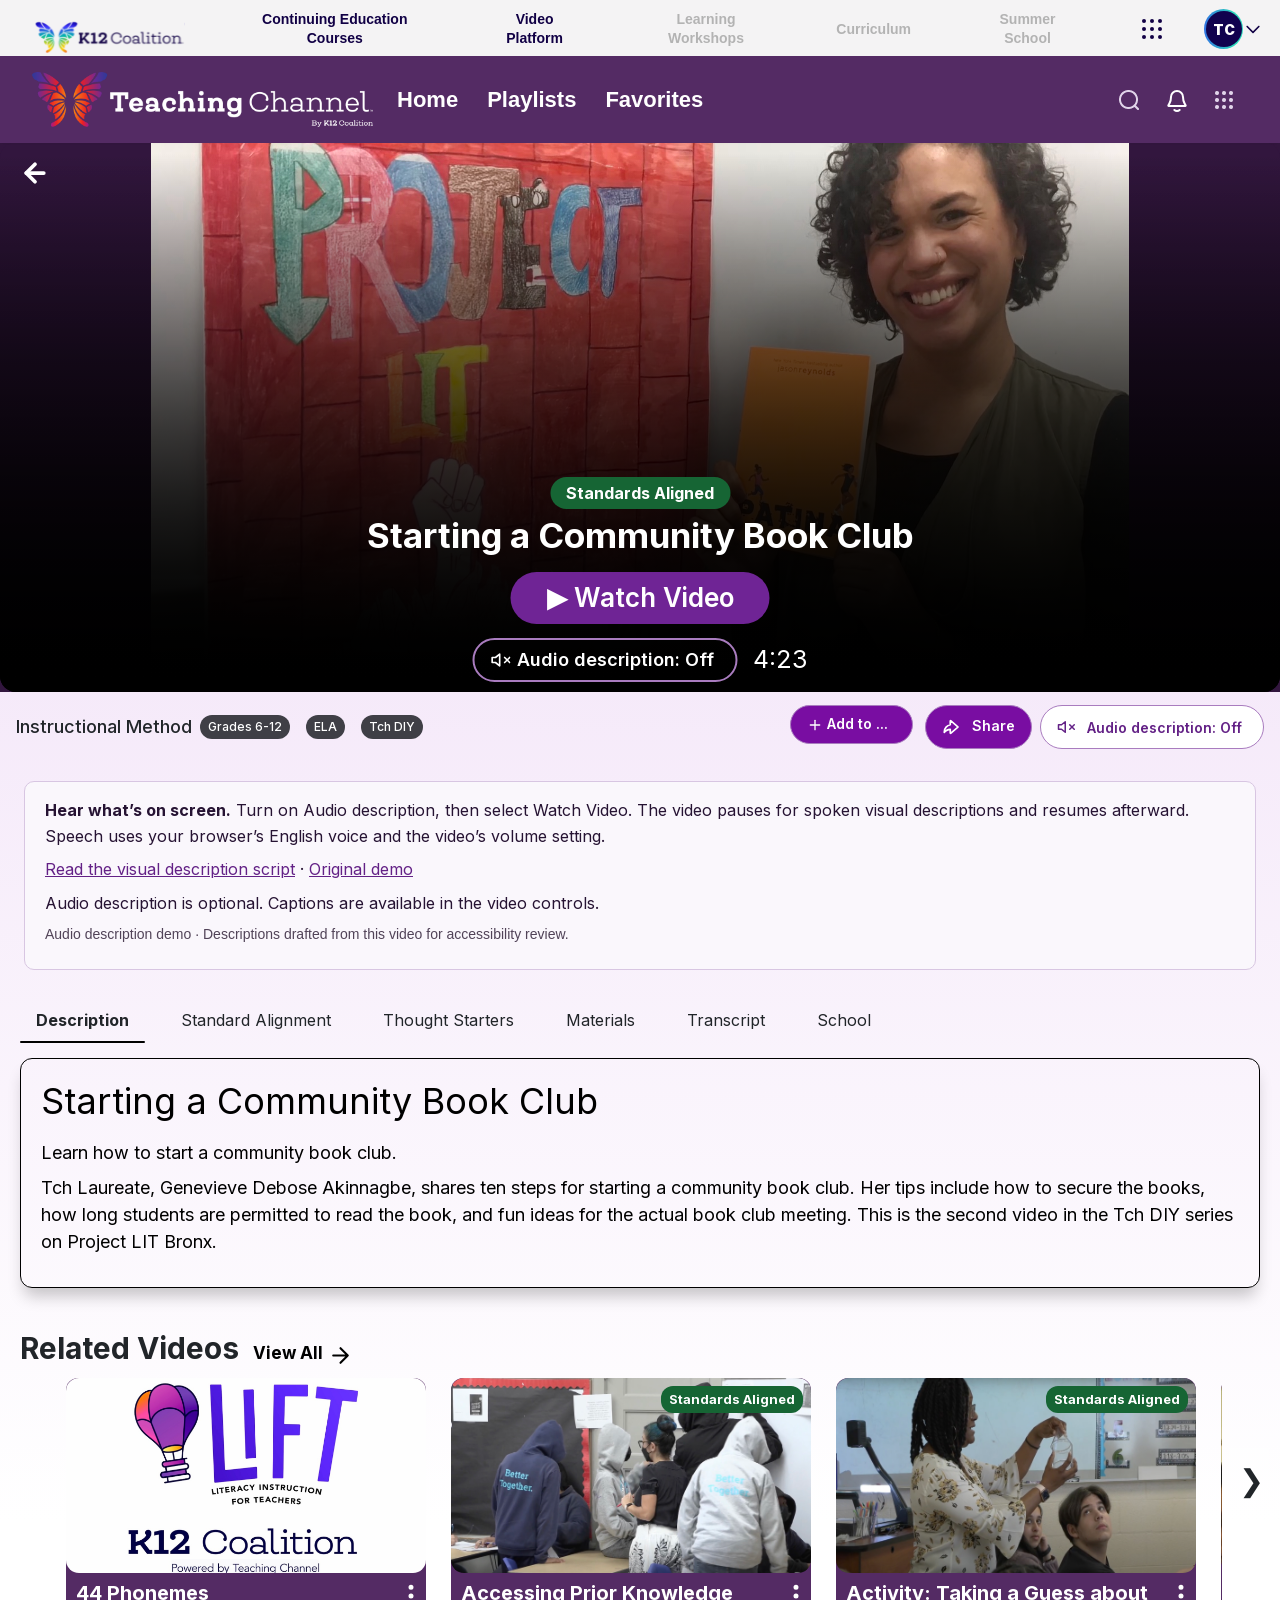
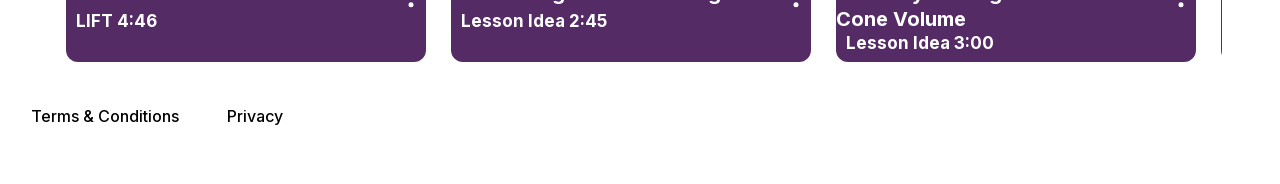
==== described/index.html @ 3295f37c "Add separate book club demo with authored extended audio descriptions" ====
<!DOCTYPE html>
<html class="js" lang="en" style="--navbar-height-with-marquee:59px"><!--
 Page saved with SingleFile
 url: https://platform.teachingchannel.com/TeachingChannel/Detail/164401?videoLengthIds=%5B%225%22%5D
 saved date: Tue Aug 11 2026 16:29:44 GMT-0500 (Central Daylight Time)
--><head><meta charset="utf-8"/>
<meta content="width=device-width, initial-scale=1.0" name="viewport"/>
<!--[if IE]><meta http-equiv="cleartype" content="on" /><![endif]-->
<title>Starting a Community Book Club — Audio description demo</title>
<style>/*!
 * Bootstrap v4.6.2 (https://getbootstrap.com/)
 * Copyright 2011-2022 The Bootstrap Authors
 * Copyright 2011-2022 Twitter, Inc.
 * Licensed under MIT (https://github.com/twbs/bootstrap/blob/main/LICENSE)
 */:root{--blue:#007bff;--indigo:#6610f2;--purple:#6f42c1;--pink:#e83e8c;--red:#dc3545;--orange:#fd7e14;--yellow:#ffc107;--green:#28a745;--teal:#20c997;--cyan:#17a2b8;--white:#fff;--gray:#6c757d;--gray-dark:#343a40;--primary:#007bff;--secondary:#6c757d;--success:#28a745;--info:#17a2b8;--warning:#ffc107;--danger:#dc3545;--light:#f8f9fa;--dark:#343a40;--breakpoint-xs:0;--breakpoint-sm:576px;--breakpoint-md:768px;--breakpoint-lg:992px;--breakpoint-xl:1200px;--font-family-sans-serif:-apple-system,BlinkMacSystemFont,"Segoe UI",Roboto,"Helvetica Neue",Arial,"Noto Sans","Liberation Sans",sans-serif,"Apple Color Emoji","Segoe UI Emoji","Segoe UI Symbol","Noto Color Emoji";--font-family-monospace:SFMono-Regular,Menlo,Monaco,Consolas,"Liberation Mono","Courier New",monospace}*,::after,::before{box-sizing:border-box}html{font-family:sans-serif;line-height:1.15;-webkit-text-size-adjust:100%;-webkit-tap-highlight-color:transparent}header,nav{display:block}body{margin:0;font-family:-apple-system,BlinkMacSystemFont,"Segoe UI",Roboto,"Helvetica Neue",Arial,"Noto Sans","Liberation Sans",sans-serif,"Apple Color Emoji","Segoe UI Emoji","Segoe UI Symbol","Noto Color Emoji";font-size:1rem;font-weight:400;line-height:1.5;color:#212529;text-align:left;background-color:#fff}[tabindex="-1"]:focus:not(:focus-visible){outline:0!important}h1,h2{margin-top:0}p{margin-top:0;margin-bottom:1rem}ul{margin-top:0}ul ul{margin-bottom:0}a{color:#007bff;text-decoration:none;background-color:transparent}a:hover{color:#0056b3;text-decoration:underline}a:not([href]):not([class]):hover{color:inherit;text-decoration:none}img{vertical-align:middle;border-style:none}svg{overflow:hidden;vertical-align:middle}button{border-radius:0}button:focus:not(:focus-visible){outline:0}button,input{margin:0;font-family:inherit;font-size:inherit;line-height:inherit}button,input{overflow:visible}[type=button],button{-webkit-appearance:button}[type=button]:not(:disabled),[type=reset]:not(:disabled),[type=submit]:not(:disabled),button:not(:disabled){cursor:pointer}[type=button]::-moz-focus-inner,[type=reset]::-moz-focus-inner,[type=submit]::-moz-focus-inner,button::-moz-focus-inner{padding:0;border-style:none}[type=number]::-webkit-inner-spin-button,[type=number]::-webkit-outer-spin-button{height:auto}[type=search]::-webkit-search-decoration{-webkit-appearance:none}::-webkit-file-upload-button{font:inherit;-webkit-appearance:button}h1,h2{margin-bottom:.5rem;font-weight:500;line-height:1.2}h1{font-size:2.5rem}.list-unstyled{padding-left:0;list-style:none}.blockquote-footer::before{content:"— "}.container-fluid{width:100%;padding-right:15px;padding-left:15px;margin-right:auto;margin-left:auto}.row{display:flex;-ms-flex-wrap:wrap;flex-wrap:wrap;margin-right:-15px;margin-left:-15px}.col-12,.col-lg-12,.col-md-12,.col-xl-12{position:relative;width:100%;padding-right:15px;padding-left:15px}.col-12{-ms-flex:0 0 100%;flex:0 0 100%;max-width:100%}@media (min-width:768px){.col-md-12{-ms-flex:0 0 100%;flex:0 0 100%;max-width:100%}}@media (min-width:992px){.col-lg-12{-ms-flex:0 0 100%;flex:0 0 100%;max-width:100%}}@media (min-width:1200px){.col-xl-12{-ms-flex:0 0 100%;flex:0 0 100%;max-width:100%}}.table-hover tbody tr:hover{color:#212529;background-color:rgba(0,0,0,.075)}.table-hover .table-primary:hover{background-color:#9fcdff}.table-hover .table-primary:hover>td,.table-hover .table-primary:hover>th{background-color:#9fcdff}.table-hover .table-secondary:hover{background-color:#c8cbcf}.table-hover .table-secondary:hover>td,.table-hover .table-secondary:hover>th{background-color:#c8cbcf}.table-hover .table-success:hover{background-color:#b1dfbb}.table-hover .table-success:hover>td,.table-hover .table-success:hover>th{background-color:#b1dfbb}.table-hover .table-info:hover{background-color:#abdde5}.table-hover .table-info:hover>td,.table-hover .table-info:hover>th{background-color:#abdde5}.table-hover .table-warning:hover{background-color:#ffe8a1}.table-hover .table-warning:hover>td,.table-hover .table-warning:hover>th{background-color:#ffe8a1}.table-hover .table-danger:hover{background-color:#f1b0b7}.table-hover .table-danger:hover>td,.table-hover .table-danger:hover>th{background-color:#f1b0b7}.table-hover .table-light:hover{background-color:#ececf6}.table-hover .table-light:hover>td,.table-hover .table-light:hover>th{background-color:#ececf6}.table-hover .table-dark:hover{background-color:#b9bbbe}.table-hover .table-dark:hover>td,.table-hover .table-dark:hover>th{background-color:#b9bbbe}.table-hover .table-active:hover{background-color:rgba(0,0,0,.075)}.table-hover .table-active:hover>td,.table-hover .table-active:hover>th{background-color:rgba(0,0,0,.075)}.table-dark.table-hover tbody tr:hover{color:#fff;background-color:rgba(255,255,255,.075)}.form-control::-ms-expand{background-color:transparent;border:0}.form-control:focus{color:#495057;background-color:#fff;border-color:#80bdff;outline:0;box-shadow:0 0 0 .2rem rgba(0,123,255,.25)}.form-control::-webkit-input-placeholder{color:#6c757d;opacity:1}.form-control::-moz-placeholder{color:#6c757d;opacity:1}.form-control:-ms-input-placeholder{color:#6c757d;opacity:1}.form-control::-ms-input-placeholder{color:#6c757d;opacity:1}.form-control::placeholder{color:#6c757d;opacity:1}.form-control:disabled{background-color:#e9ecef;opacity:1}select.form-control:-moz-focusring{color:transparent;text-shadow:0 0 0#495057}select.form-control:focus::-ms-value{color:#495057;background-color:#fff}.form-check-input:disabled~.form-check-label{color:#6c757d}.was-validated :valid~.valid-feedback,.was-validated :valid~.valid-tooltip{display:block}.was-validated .form-control:valid{border-color:#28a745;padding-right:calc(1.5em + .75rem)!important;background-image:url(data:image/svg+xml,%3csvg\ xmlns=\'http://www.w3.org/2000/svg\'\ width=\'8\'\ height=\'8\'\ viewBox=\'0\ 0\ 8\ 8\'%3e%3cpath\ fill=\'%2328a745\'\ d=\'M2.3\ 6.73L.6\ 4.53c-.4-1.04.46-1.4\ 1.1-.8l1.1\ 1.4\ 3.4-3.8c.6-.63\ 1.6-.27\ 1.2.7l-4\ 4.6c-.43.5-.8.4-1.1.1z\'/%3e%3c/svg%3e);background-repeat:no-repeat;background-position:right calc(.375em + .1875rem) center;background-size:calc(.75em + .375rem) calc(.75em + .375rem)}.form-control.is-valid:focus,.was-validated .form-control:valid:focus{border-color:#28a745;box-shadow:0 0 0 .2rem rgba(40,167,69,.25)}.was-validated select.form-control:valid{padding-right:3rem!important;background-position:right 1.5rem center}.was-validated textarea.form-control:valid{padding-right:calc(1.5em + .75rem);background-position:top calc(.375em + .1875rem) right calc(.375em + .1875rem)}.was-validated .custom-select:valid{border-color:#28a745;padding-right:calc(.75em + 2.3125rem)!important;background:url(data:image/svg+xml,%3csvg\ xmlns=\'http://www.w3.org/2000/svg\'\ width=\'4\'\ height=\'5\'\ viewBox=\'0\ 0\ 4\ 5\'%3e%3cpath\ fill=\'%23343a40\'\ d=\'M2\ 0L0\ 2h4zm0\ 5L0\ 3h4z\'/%3e%3c/svg%3e)right .75rem center/8px 10px no-repeat,#fff url(data:image/svg+xml,%3csvg\ xmlns=\'http://www.w3.org/2000/svg\'\ width=\'8\'\ height=\'8\'\ viewBox=\'0\ 0\ 8\ 8\'%3e%3cpath\ fill=\'%2328a745\'\ d=\'M2.3\ 6.73L.6\ 4.53c-.4-1.04.46-1.4\ 1.1-.8l1.1\ 1.4\ 3.4-3.8c.6-.63\ 1.6-.27\ 1.2.7l-4\ 4.6c-.43.5-.8.4-1.1.1z\'/%3e%3c/svg%3e)center right 1.75rem/calc(.75em + .375rem) calc(.75em + .375rem) no-repeat}.custom-select.is-valid:focus,.was-validated .custom-select:valid:focus{border-color:#28a745;box-shadow:0 0 0 .2rem rgba(40,167,69,.25)}.was-validated .form-check-input:valid~.form-check-label{color:#28a745}.was-validated .form-check-input:valid~.valid-feedback,.was-validated .form-check-input:valid~.valid-tooltip{display:block}.was-validated .custom-control-input:valid~.custom-control-label{color:#28a745}.custom-control-input.is-valid~.custom-control-label::before,.was-validated .custom-control-input:valid~.custom-control-label::before{border-color:#28a745}.custom-control-input.is-valid:checked~.custom-control-label::before,.was-validated .custom-control-input:valid:checked~.custom-control-label::before{border-color:#34ce57;background-color:#34ce57}.custom-control-input.is-valid:focus~.custom-control-label::before,.was-validated .custom-control-input:valid:focus~.custom-control-label::before{box-shadow:0 0 0 .2rem rgba(40,167,69,.25)}.custom-control-input.is-valid:focus:not(:checked)~.custom-control-label::before,.was-validated .custom-control-input:valid:focus:not(:checked)~.custom-control-label::before{border-color:#28a745}.was-validated .custom-file-input:valid~.custom-file-label{border-color:#28a745}.custom-file-input.is-valid:focus~.custom-file-label,.was-validated .custom-file-input:valid:focus~.custom-file-label{border-color:#28a745;box-shadow:0 0 0 .2rem rgba(40,167,69,.25)}.was-validated :invalid~.invalid-feedback,.was-validated :invalid~.invalid-tooltip{display:block}.was-validated .form-control:invalid{border-color:#dc3545;padding-right:calc(1.5em + .75rem)!important;background-image:url(data:image/svg+xml,%3csvg\ xmlns=\'http://www.w3.org/2000/svg\'\ width=\'12\'\ height=\'12\'\ fill=\'none\'\ stroke=\'%23dc3545\'\ viewBox=\'0\ 0\ 12\ 12\'%3e%3ccircle\ cx=\'6\'\ cy=\'6\'\ r=\'4.5\'/%3e%3cpath\ stroke-linejoin=\'round\'\ d=\'M5.8\ 3.6h.4L6\ 6.5z\'/%3e%3ccircle\ cx=\'6\'\ cy=\'8.2\'\ r=\'.6\'\ fill=\'%23dc3545\'\ stroke=\'none\'/%3e%3c/svg%3e);background-repeat:no-repeat;background-position:right calc(.375em + .1875rem) center;background-size:calc(.75em + .375rem) calc(.75em + .375rem)}.form-control.is-invalid:focus,.was-validated .form-control:invalid:focus{border-color:#dc3545;box-shadow:0 0 0 .2rem rgba(220,53,69,.25)}.was-validated select.form-control:invalid{padding-right:3rem!important;background-position:right 1.5rem center}.was-validated textarea.form-control:invalid{padding-right:calc(1.5em + .75rem);background-position:top calc(.375em + .1875rem) right calc(.375em + .1875rem)}.was-validated .custom-select:invalid{border-color:#dc3545;padding-right:calc(.75em + 2.3125rem)!important;background:url(data:image/svg+xml,%3csvg\ xmlns=\'http://www.w3.org/2000/svg\'\ width=\'4\'\ height=\'5\'\ viewBox=\'0\ 0\ 4\ 5\'%3e%3cpath\ fill=\'%23343a40\'\ d=\'M2\ 0L0\ 2h4zm0\ 5L0\ 3h4z\'/%3e%3c/svg%3e)right .75rem center/8px 10px no-repeat,#fff url(data:image/svg+xml,%3csvg\ xmlns=\'http://www.w3.org/2000/svg\'\ width=\'12\'\ height=\'12\'\ fill=\'none\'\ stroke=\'%23dc3545\'\ viewBox=\'0\ 0\ 12\ 12\'%3e%3ccircle\ cx=\'6\'\ cy=\'6\'\ r=\'4.5\'/%3e%3cpath\ stroke-linejoin=\'round\'\ d=\'M5.8\ 3.6h.4L6\ 6.5z\'/%3e%3ccircle\ cx=\'6\'\ cy=\'8.2\'\ r=\'.6\'\ fill=\'%23dc3545\'\ stroke=\'none\'/%3e%3c/svg%3e)center right 1.75rem/calc(.75em + .375rem) calc(.75em + .375rem) no-repeat}.custom-select.is-invalid:focus,.was-validated .custom-select:invalid:focus{border-color:#dc3545;box-shadow:0 0 0 .2rem rgba(220,53,69,.25)}.was-validated .form-check-input:invalid~.form-check-label{color:#dc3545}.was-validated .form-check-input:invalid~.invalid-feedback,.was-validated .form-check-input:invalid~.invalid-tooltip{display:block}.was-validated .custom-control-input:invalid~.custom-control-label{color:#dc3545}.custom-control-input.is-invalid~.custom-control-label::before,.was-validated .custom-control-input:invalid~.custom-control-label::before{border-color:#dc3545}.custom-control-input.is-invalid:checked~.custom-control-label::before,.was-validated .custom-control-input:invalid:checked~.custom-control-label::before{border-color:#e4606d;background-color:#e4606d}.custom-control-input.is-invalid:focus~.custom-control-label::before,.was-validated .custom-control-input:invalid:focus~.custom-control-label::before{box-shadow:0 0 0 .2rem rgba(220,53,69,.25)}.custom-control-input.is-invalid:focus:not(:checked)~.custom-control-label::before,.was-validated .custom-control-input:invalid:focus:not(:checked)~.custom-control-label::before{border-color:#dc3545}.was-validated .custom-file-input:invalid~.custom-file-label{border-color:#dc3545}.custom-file-input.is-invalid:focus~.custom-file-label,.was-validated .custom-file-input:invalid:focus~.custom-file-label{border-color:#dc3545;box-shadow:0 0 0 .2rem rgba(220,53,69,.25)}.btn{display:inline-block;text-align:center;vertical-align:middle;-webkit-user-select:none;-moz-user-select:none;-ms-user-select:none;user-select:none;transition:color .15s ease-in-out,background-color .15s ease-in-out,border-color .15s ease-in-out,box-shadow .15s ease-in-out}@media (prefers-reduced-motion:reduce){.btn{transition:none}}.btn:hover{color:#212529;text-decoration:none}.btn:focus{outline:0;box-shadow:0 0 0 .2rem rgba(0,123,255,.25)}.btn:disabled{opacity:.65}.btn:not(:disabled):not(.disabled){cursor:pointer}fieldset:disabled a.btn{pointer-events:none}.btn-primary:hover{color:#fff;background-color:#0069d9;border-color:#0062cc}.btn-primary:focus{color:#fff;background-color:#0069d9;border-color:#0062cc;box-shadow:0 0 0 .2rem rgba(38,143,255,.5)}.btn-primary:disabled{color:#fff;background-color:#007bff;border-color:#007bff}.btn-primary:not(:disabled):not(.disabled).active,.btn-primary:not(:disabled):not(.disabled):active{color:#fff;background-color:#0062cc;border-color:#005cbf}.btn-primary:not(:disabled):not(.disabled).active:focus,.btn-primary:not(:disabled):not(.disabled):active:focus,.show>.btn-primary.dropdown-toggle:focus{box-shadow:0 0 0 .2rem rgba(38,143,255,.5)}.btn-secondary:hover{color:#fff;background-color:#5a6268;border-color:#545b62}.btn-secondary:focus{color:#fff;background-color:#5a6268;border-color:#545b62;box-shadow:0 0 0 .2rem rgba(130,138,145,.5)}.btn-secondary:disabled{color:#fff;background-color:#6c757d;border-color:#6c757d}.btn-secondary:not(:disabled):not(.disabled).active,.btn-secondary:not(:disabled):not(.disabled):active{color:#fff;background-color:#545b62;border-color:#4e555b}.btn-secondary:not(:disabled):not(.disabled).active:focus,.btn-secondary:not(:disabled):not(.disabled):active:focus,.show>.btn-secondary.dropdown-toggle:focus{box-shadow:0 0 0 .2rem rgba(130,138,145,.5)}.btn-success:hover{color:#fff;background-color:#218838;border-color:#1e7e34}.btn-success:focus{color:#fff;background-color:#218838;border-color:#1e7e34;box-shadow:0 0 0 .2rem rgba(72,180,97,.5)}.btn-success:disabled{color:#fff;background-color:#28a745;border-color:#28a745}.btn-success:not(:disabled):not(.disabled).active,.btn-success:not(:disabled):not(.disabled):active{color:#fff;background-color:#1e7e34;border-color:#1c7430}.btn-success:not(:disabled):not(.disabled).active:focus,.btn-success:not(:disabled):not(.disabled):active:focus,.show>.btn-success.dropdown-toggle:focus{box-shadow:0 0 0 .2rem rgba(72,180,97,.5)}.btn-info:hover{color:#fff;background-color:#138496;border-color:#117a8b}.btn-info:focus{color:#fff;background-color:#138496;border-color:#117a8b;box-shadow:0 0 0 .2rem rgba(58,176,195,.5)}.btn-info:disabled{color:#fff;background-color:#17a2b8;border-color:#17a2b8}.btn-info:not(:disabled):not(.disabled).active,.btn-info:not(:disabled):not(.disabled):active{color:#fff;background-color:#117a8b;border-color:#10707f}.btn-info:not(:disabled):not(.disabled).active:focus,.btn-info:not(:disabled):not(.disabled):active:focus,.show>.btn-info.dropdown-toggle:focus{box-shadow:0 0 0 .2rem rgba(58,176,195,.5)}.btn-warning:hover{color:#212529;background-color:#e0a800;border-color:#d39e00}.btn-warning:focus{color:#212529;background-color:#e0a800;border-color:#d39e00;box-shadow:0 0 0 .2rem rgba(222,170,12,.5)}.btn-warning:disabled{color:#212529;background-color:#ffc107;border-color:#ffc107}.btn-warning:not(:disabled):not(.disabled).active,.btn-warning:not(:disabled):not(.disabled):active{color:#212529;background-color:#d39e00;border-color:#c69500}.btn-warning:not(:disabled):not(.disabled).active:focus,.btn-warning:not(:disabled):not(.disabled):active:focus,.show>.btn-warning.dropdown-toggle:focus{box-shadow:0 0 0 .2rem rgba(222,170,12,.5)}.btn-danger:hover{color:#fff;background-color:#c82333;border-color:#bd2130}.btn-danger:focus{color:#fff;background-color:#c82333;border-color:#bd2130;box-shadow:0 0 0 .2rem rgba(225,83,97,.5)}.btn-danger:disabled{color:#fff;background-color:#dc3545;border-color:#dc3545}.btn-danger:not(:disabled):not(.disabled).active,.btn-danger:not(:disabled):not(.disabled):active{color:#fff;background-color:#bd2130;border-color:#b21f2d}.btn-danger:not(:disabled):not(.disabled).active:focus,.btn-danger:not(:disabled):not(.disabled):active:focus,.show>.btn-danger.dropdown-toggle:focus{box-shadow:0 0 0 .2rem rgba(225,83,97,.5)}.btn-light:hover{color:#212529;background-color:#e2e6ea;border-color:#dae0e5}.btn-light:focus{color:#212529;background-color:#e2e6ea;border-color:#dae0e5;box-shadow:0 0 0 .2rem rgba(216,217,219,.5)}.btn-light:disabled{color:#212529;background-color:#f8f9fa;border-color:#f8f9fa}.btn-light:not(:disabled):not(.disabled).active,.btn-light:not(:disabled):not(.disabled):active{color:#212529;background-color:#dae0e5;border-color:#d3d9df}.btn-light:not(:disabled):not(.disabled).active:focus,.btn-light:not(:disabled):not(.disabled):active:focus,.show>.btn-light.dropdown-toggle:focus{box-shadow:0 0 0 .2rem rgba(216,217,219,.5)}.btn-dark:hover{color:#fff;background-color:#23272b;border-color:#1d2124}.btn-dark:focus{color:#fff;background-color:#23272b;border-color:#1d2124;box-shadow:0 0 0 .2rem rgba(82,88,93,.5)}.btn-dark:disabled{color:#fff;background-color:#343a40;border-color:#343a40}.btn-dark:not(:disabled):not(.disabled).active,.btn-dark:not(:disabled):not(.disabled):active{color:#fff;background-color:#1d2124;border-color:#171a1d}.btn-dark:not(:disabled):not(.disabled).active:focus,.btn-dark:not(:disabled):not(.disabled):active:focus,.show>.btn-dark.dropdown-toggle:focus{box-shadow:0 0 0 .2rem rgba(82,88,93,.5)}.btn-outline-primary:hover{color:#fff;background-color:#007bff;border-color:#007bff}.btn-outline-primary:focus{box-shadow:0 0 0 .2rem rgba(0,123,255,.5)}.btn-outline-primary:disabled{color:#007bff;background-color:transparent}.btn-outline-primary:not(:disabled):not(.disabled).active,.btn-outline-primary:not(:disabled):not(.disabled):active{color:#fff;background-color:#007bff;border-color:#007bff}.btn-outline-primary:not(:disabled):not(.disabled).active:focus,.btn-outline-primary:not(:disabled):not(.disabled):active:focus,.show>.btn-outline-primary.dropdown-toggle:focus{box-shadow:0 0 0 .2rem rgba(0,123,255,.5)}.btn-outline-secondary:hover{color:#fff;background-color:#6c757d;border-color:#6c757d}.btn-outline-secondary:focus{box-shadow:0 0 0 .2rem rgba(108,117,125,.5)}.btn-outline-secondary:disabled{color:#6c757d;background-color:transparent}.btn-outline-secondary:not(:disabled):not(.disabled).active,.btn-outline-secondary:not(:disabled):not(.disabled):active{color:#fff;background-color:#6c757d;border-color:#6c757d}.btn-outline-secondary:not(:disabled):not(.disabled).active:focus,.btn-outline-secondary:not(:disabled):not(.disabled):active:focus,.show>.btn-outline-secondary.dropdown-toggle:focus{box-shadow:0 0 0 .2rem rgba(108,117,125,.5)}.btn-outline-success:hover{color:#fff;background-color:#28a745;border-color:#28a745}.btn-outline-success:focus{box-shadow:0 0 0 .2rem rgba(40,167,69,.5)}.btn-outline-success:disabled{color:#28a745;background-color:transparent}.btn-outline-success:not(:disabled):not(.disabled).active,.btn-outline-success:not(:disabled):not(.disabled):active{color:#fff;background-color:#28a745;border-color:#28a745}.btn-outline-success:not(:disabled):not(.disabled).active:focus,.btn-outline-success:not(:disabled):not(.disabled):active:focus,.show>.btn-outline-success.dropdown-toggle:focus{box-shadow:0 0 0 .2rem rgba(40,167,69,.5)}.btn-outline-info:hover{color:#fff;background-color:#17a2b8;border-color:#17a2b8}.btn-outline-info:focus{box-shadow:0 0 0 .2rem rgba(23,162,184,.5)}.btn-outline-info:disabled{color:#17a2b8;background-color:transparent}.btn-outline-info:not(:disabled):not(.disabled).active,.btn-outline-info:not(:disabled):not(.disabled):active{color:#fff;background-color:#17a2b8;border-color:#17a2b8}.btn-outline-info:not(:disabled):not(.disabled).active:focus,.btn-outline-info:not(:disabled):not(.disabled):active:focus,.show>.btn-outline-info.dropdown-toggle:focus{box-shadow:0 0 0 .2rem rgba(23,162,184,.5)}.btn-outline-warning:hover{color:#212529;background-color:#ffc107;border-color:#ffc107}.btn-outline-warning:focus{box-shadow:0 0 0 .2rem rgba(255,193,7,.5)}.btn-outline-warning:disabled{color:#ffc107;background-color:transparent}.btn-outline-warning:not(:disabled):not(.disabled).active,.btn-outline-warning:not(:disabled):not(.disabled):active{color:#212529;background-color:#ffc107;border-color:#ffc107}.btn-outline-warning:not(:disabled):not(.disabled).active:focus,.btn-outline-warning:not(:disabled):not(.disabled):active:focus,.show>.btn-outline-warning.dropdown-toggle:focus{box-shadow:0 0 0 .2rem rgba(255,193,7,.5)}.btn-outline-danger:hover{color:#fff;background-color:#dc3545;border-color:#dc3545}.btn-outline-danger:focus{box-shadow:0 0 0 .2rem rgba(220,53,69,.5)}.btn-outline-danger:disabled{color:#dc3545;background-color:transparent}.btn-outline-danger:not(:disabled):not(.disabled).active,.btn-outline-danger:not(:disabled):not(.disabled):active{color:#fff;background-color:#dc3545;border-color:#dc3545}.btn-outline-danger:not(:disabled):not(.disabled).active:focus,.btn-outline-danger:not(:disabled):not(.disabled):active:focus,.show>.btn-outline-danger.dropdown-toggle:focus{box-shadow:0 0 0 .2rem rgba(220,53,69,.5)}.btn-outline-light:hover{color:#212529;background-color:#f8f9fa;border-color:#f8f9fa}.btn-outline-light:focus{box-shadow:0 0 0 .2rem rgba(248,249,250,.5)}.btn-outline-light:disabled{color:#f8f9fa;background-color:transparent}.btn-outline-light:not(:disabled):not(.disabled).active,.btn-outline-light:not(:disabled):not(.disabled):active{color:#212529;background-color:#f8f9fa;border-color:#f8f9fa}.btn-outline-light:not(:disabled):not(.disabled).active:focus,.btn-outline-light:not(:disabled):not(.disabled):active:focus,.show>.btn-outline-light.dropdown-toggle:focus{box-shadow:0 0 0 .2rem rgba(248,249,250,.5)}.btn-outline-dark:hover{color:#fff;background-color:#343a40;border-color:#343a40}.btn-outline-dark:focus{box-shadow:0 0 0 .2rem rgba(52,58,64,.5)}.btn-outline-dark:disabled{color:#343a40;background-color:transparent}.btn-outline-dark:not(:disabled):not(.disabled).active,.btn-outline-dark:not(:disabled):not(.disabled):active{color:#fff;background-color:#343a40;border-color:#343a40}.btn-outline-dark:not(:disabled):not(.disabled).active:focus,.btn-outline-dark:not(:disabled):not(.disabled):active:focus,.show>.btn-outline-dark.dropdown-toggle:focus{box-shadow:0 0 0 .2rem rgba(52,58,64,.5)}.btn-link:hover{color:#0056b3;text-decoration:underline}.btn-link:focus{text-decoration:underline}.btn-link:disabled{color:#6c757d;pointer-events:none}.fade{transition:opacity .15s linear}@media (prefers-reduced-motion:reduce){.fade{transition:none}}.fade:not(.show){opacity:0}.collapse:not(.show){display:none}.dropdown{position:relative}.dropdown-toggle::after{display:inline-block;margin-left:.255em;vertical-align:.255em;content:"";border-top:.3em solid;border-right:.3em solid transparent;border-bottom:0;border-left:.3em solid transparent}.dropdown-toggle:empty::after{margin-left:0}.dropup .dropdown-toggle::after{display:inline-block;margin-left:.255em;vertical-align:.255em;content:"";border-top:0;border-right:.3em solid transparent;border-bottom:.3em solid;border-left:.3em solid transparent}.dropup .dropdown-toggle:empty::after{margin-left:0}.dropright .dropdown-toggle::after{display:inline-block;margin-left:.255em;vertical-align:.255em;content:"";border-top:.3em solid transparent;border-right:0;border-bottom:.3em solid transparent;border-left:.3em solid}.dropright .dropdown-toggle:empty::after{margin-left:0}.dropright .dropdown-toggle::after{vertical-align:0}.dropleft .dropdown-toggle::after{display:inline-block;margin-left:.255em;vertical-align:.255em;content:""}.dropleft .dropdown-toggle::after{display:none}.dropleft .dropdown-toggle::before{display:inline-block;margin-right:.255em;vertical-align:.255em;content:"";border-top:.3em solid transparent;border-right:.3em solid;border-bottom:.3em solid transparent}.dropleft .dropdown-toggle:empty::after{margin-left:0}.dropleft .dropdown-toggle::before{vertical-align:0}.dropdown-item:focus,.dropdown-item:hover{color:#16181b;text-decoration:none;background-color:#e9ecef}.dropdown-item:active{color:#fff;text-decoration:none;background-color:#007bff}.dropdown-item:disabled{color:#adb5bd;pointer-events:none;background-color:transparent}.btn-group-vertical>.btn:hover,.btn-group>.btn:hover{z-index:1}.btn-group-vertical>.btn:active,.btn-group-vertical>.btn:focus,.btn-group>.btn:active,.btn-group>.btn:focus{z-index:1}.dropdown-toggle-split::after,.dropright .dropdown-toggle-split::after,.dropup .dropdown-toggle-split::after{margin-left:0}.dropleft .dropdown-toggle-split::before{margin-right:0}.input-group>.custom-file .custom-file-input:focus~.custom-file-label,.input-group>.custom-select:focus,.input-group>.form-control:focus{z-index:3}.input-group>.custom-file .custom-file-input:focus{z-index:4}.input-group>.custom-file:not(:last-child) .custom-file-label::after{border-top-right-radius:0;border-bottom-right-radius:0}.input-group:not(.has-validation)>.custom-file:not(:last-child) .custom-file-label::after{border-top-right-radius:0;border-bottom-right-radius:0}.input-group.has-validation>.custom-file:nth-last-child(n+3) .custom-file-label::after{border-top-right-radius:0;border-bottom-right-radius:0}.input-group-append .btn:focus,.input-group-prepend .btn:focus{z-index:3}.custom-control-input:checked~.custom-control-label::before{color:#fff;border-color:#007bff;background-color:#007bff}.custom-control-input:focus~.custom-control-label::before{box-shadow:0 0 0 .2rem rgba(0,123,255,.25)}.custom-control-input:focus:not(:checked)~.custom-control-label::before{border-color:#80bdff}.custom-control-input:not(:disabled):active~.custom-control-label::before{color:#fff;background-color:#b3d7ff;border-color:#b3d7ff}.custom-control-input:disabled~.custom-control-label{color:#6c757d}.custom-control-input:disabled~.custom-control-label::before,.custom-control-input[disabled]~.custom-control-label::before{background-color:#e9ecef}.custom-control-label::before{position:absolute;top:.25rem;left:-1.5rem;display:block;width:1rem;height:1rem;pointer-events:none;content:"";background-color:#fff;border:1px solid #adb5bd}.custom-control-label::after{position:absolute;top:.25rem;left:-1.5rem;display:block;width:1rem;height:1rem;content:"";background:50%/50% 50%no-repeat}.custom-checkbox .custom-control-label::before{border-radius:.25rem}.custom-checkbox .custom-control-input:checked~.custom-control-label::after{background-image:url(data:image/svg+xml,%3csvg\ xmlns=\'http://www.w3.org/2000/svg\'\ width=\'8\'\ height=\'8\'\ viewBox=\'0\ 0\ 8\ 8\'%3e%3cpath\ fill=\'%23fff\'\ d=\'M6.564.75l-3.59\ 3.612-1.538-1.55L0\ 4.26l2.974\ 2.99L8\ 2.193z\'/%3e%3c/svg%3e)}.custom-checkbox .custom-control-input:indeterminate~.custom-control-label::before{border-color:#007bff;background-color:#007bff}.custom-checkbox .custom-control-input:indeterminate~.custom-control-label::after{background-image:url(data:image/svg+xml,%3csvg\ xmlns=\'http://www.w3.org/2000/svg\'\ width=\'4\'\ height=\'4\'\ viewBox=\'0\ 0\ 4\ 4\'%3e%3cpath\ stroke=\'%23fff\'\ d=\'M0\ 2h4\'/%3e%3c/svg%3e)}.custom-checkbox .custom-control-input:disabled:checked~.custom-control-label::before{background-color:rgba(0,123,255,.5)}.custom-checkbox .custom-control-input:disabled:indeterminate~.custom-control-label::before{background-color:rgba(0,123,255,.5)}.custom-radio .custom-control-label::before{border-radius:50%}.custom-radio .custom-control-input:checked~.custom-control-label::after{background-image:url(data:image/svg+xml,%3csvg\ xmlns=\'http://www.w3.org/2000/svg\'\ width=\'12\'\ height=\'12\'\ viewBox=\'-4\ -4\ 8\ 8\'%3e%3ccircle\ r=\'3\'\ fill=\'%23fff\'/%3e%3c/svg%3e)}.custom-radio .custom-control-input:disabled:checked~.custom-control-label::before{background-color:rgba(0,123,255,.5)}.custom-switch .custom-control-label::before{left:-2.25rem;width:1.75rem;pointer-events:all;border-radius:.5rem}.custom-switch .custom-control-label::after{top:calc(.25rem + 2px);left:calc(-2.25rem + 2px);width:calc(1rem - 4px);height:calc(1rem - 4px);background-color:#adb5bd;border-radius:.5rem;transition:background-color .15s ease-in-out,border-color .15s ease-in-out,box-shadow .15s ease-in-out,-webkit-transform .15s ease-in-out;transition:transform .15s ease-in-out,background-color .15s ease-in-out,border-color .15s ease-in-out,box-shadow .15s ease-in-out;transition:transform .15s ease-in-out,background-color .15s ease-in-out,border-color .15s ease-in-out,box-shadow .15s ease-in-out,-webkit-transform .15s ease-in-out}@media (prefers-reduced-motion:reduce){.custom-switch .custom-control-label::after{transition:none}}.custom-switch .custom-control-input:checked~.custom-control-label::after{background-color:#fff;-webkit-transform:translateX(.75rem);transform:translateX(.75rem)}.custom-switch .custom-control-input:disabled:checked~.custom-control-label::before{background-color:rgba(0,123,255,.5)}.custom-select:focus{border-color:#80bdff;outline:0;box-shadow:0 0 0 .2rem rgba(0,123,255,.25)}.custom-select:focus::-ms-value{color:#495057;background-color:#fff}.custom-select:disabled{color:#6c757d;background-color:#e9ecef}.custom-select::-ms-expand{display:none}.custom-select:-moz-focusring{color:transparent;text-shadow:0 0 0#495057}.custom-file-input:focus~.custom-file-label{border-color:#80bdff;box-shadow:0 0 0 .2rem rgba(0,123,255,.25)}.custom-file-input:disabled~.custom-file-label{background-color:#e9ecef}.custom-file-input:lang(en)~.custom-file-label::after{content:"Browse"}.custom-file-input~.custom-file-label[data-browse]::after{content:attr(data-browse)}.custom-file-label::after{position:absolute;top:0;right:0;bottom:0;z-index:3;display:block;height:calc(1.5em + .75rem);padding:.375rem .75rem;line-height:1.5;color:#495057;content:"Browse";background-color:#e9ecef;border-left:inherit;border-radius:0 .25rem .25rem 0}.custom-range:focus{outline:0}.custom-range:focus::-webkit-slider-thumb{box-shadow:0 0 0 1px #fff,0 0 0 .2rem rgba(0,123,255,.25)}.custom-range:focus::-moz-range-thumb{box-shadow:0 0 0 1px #fff,0 0 0 .2rem rgba(0,123,255,.25)}.custom-range:focus::-ms-thumb{box-shadow:0 0 0 1px #fff,0 0 0 .2rem rgba(0,123,255,.25)}.custom-range::-moz-focus-outer{border:0}.custom-range::-webkit-slider-thumb{width:1rem;height:1rem;margin-top:-.25rem;background-color:#007bff;border:0;border-radius:1rem;-webkit-transition:background-color .15s ease-in-out,border-color .15s ease-in-out,box-shadow .15s ease-in-out;transition:background-color .15s ease-in-out,border-color .15s ease-in-out,box-shadow .15s ease-in-out;-webkit-appearance:none;appearance:none}@media (prefers-reduced-motion:reduce){.custom-range::-webkit-slider-thumb{-webkit-transition:none;transition:none}}.custom-range::-webkit-slider-thumb:active{background-color:#b3d7ff}.custom-range::-webkit-slider-runnable-track{width:100%;height:.5rem;color:transparent;cursor:pointer;background-color:#dee2e6;border-color:transparent;border-radius:1rem}.custom-range::-moz-range-thumb{width:1rem;height:1rem;background-color:#007bff;border:0;border-radius:1rem;-moz-transition:background-color .15s ease-in-out,border-color .15s ease-in-out,box-shadow .15s ease-in-out;transition:background-color .15s ease-in-out,border-color .15s ease-in-out,box-shadow .15s ease-in-out;-moz-appearance:none;appearance:none}@media (prefers-reduced-motion:reduce){.custom-range::-moz-range-thumb{-moz-transition:none;transition:none}}.custom-range::-moz-range-thumb:active{background-color:#b3d7ff}.custom-range::-moz-range-track{width:100%;height:.5rem;color:transparent;cursor:pointer;background-color:#dee2e6;border-color:transparent;border-radius:1rem}.custom-range::-ms-thumb{width:1rem;height:1rem;margin-top:0;margin-right:.2rem;margin-left:.2rem;background-color:#007bff;border:0;border-radius:1rem;-ms-transition:background-color .15s ease-in-out,border-color .15s ease-in-out,box-shadow .15s ease-in-out;transition:background-color .15s ease-in-out,border-color .15s ease-in-out,box-shadow .15s ease-in-out;appearance:none}@media (prefers-reduced-motion:reduce){.custom-range::-ms-thumb{-ms-transition:none;transition:none}}.custom-range::-ms-thumb:active{background-color:#b3d7ff}.custom-range::-ms-track{width:100%;height:.5rem;color:transparent;cursor:pointer;background-color:transparent;border-color:transparent;border-width:.5rem}.custom-range::-ms-fill-lower{background-color:#dee2e6;border-radius:1rem}.custom-range::-ms-fill-upper{margin-right:15px;background-color:#dee2e6;border-radius:1rem}.custom-range:disabled::-webkit-slider-thumb{background-color:#adb5bd}.custom-range:disabled::-webkit-slider-runnable-track{cursor:default}.custom-range:disabled::-moz-range-thumb{background-color:#adb5bd}.custom-range:disabled::-moz-range-track{cursor:default}.custom-range:disabled::-ms-thumb{background-color:#adb5bd}.custom-control-label::before{transition:background-color .15s ease-in-out,border-color .15s ease-in-out,box-shadow .15s ease-in-out}@media (prefers-reduced-motion:reduce){.custom-control-label::before{transition:none}}.nav-link:focus,.nav-link:hover{text-decoration:none}.nav-tabs .nav-link:focus,.nav-tabs .nav-link:hover{isolation:isolate;border-color:#e9ecef #e9ecef #dee2e6}.navbar{-ms-flex-wrap:wrap;-ms-flex-align:center;-ms-flex-pack:justify}.navbar-brand:focus,.navbar-brand:hover{text-decoration:none}.navbar-nav{-ms-flex-direction:column}.navbar-nav .nav-link{padding-right:0;padding-left:0}.navbar-collapse{-ms-flex-preferred-size:100%;-ms-flex-positive:1;-ms-flex-align:center}.navbar-toggler:focus,.navbar-toggler:hover{text-decoration:none}@media (min-width:992px){.navbar-expand-lg{-ms-flex-flow:row nowrap;flex-flow:row nowrap;-ms-flex-pack:start}.navbar-expand-lg .navbar-nav{-ms-flex-direction:row}.navbar-expand-lg .navbar-collapse{-ms-flex-preferred-size:auto}}.navbar-light .navbar-brand:focus,.navbar-light .navbar-brand:hover{color:rgba(0,0,0,.9)}.navbar-light .navbar-nav .nav-link:focus,.navbar-light .navbar-nav .nav-link:hover{color:rgba(0,0,0,.7)}.navbar-light .navbar-text a:focus,.navbar-light .navbar-text a:hover{color:rgba(0,0,0,.9)}.navbar-dark .navbar-brand:focus,.navbar-dark .navbar-brand:hover{color:#fff}.navbar-dark .navbar-nav .nav-link:focus,.navbar-dark .navbar-nav .nav-link:hover{color:rgba(255,255,255,.75)}.navbar-dark .navbar-text a:focus,.navbar-dark .navbar-text a:hover{color:#fff}.card-link:hover{text-decoration:none}.breadcrumb-item+.breadcrumb-item::before{float:left;padding-right:.5rem;color:#6c757d;content:"/"}.breadcrumb-item+.breadcrumb-item:hover::before{text-decoration:underline}.breadcrumb-item+.breadcrumb-item:hover::before{text-decoration:none}.page-link:hover{z-index:2;color:#0056b3;text-decoration:none;background-color:#e9ecef;border-color:#dee2e6}.page-link:focus{z-index:3;outline:0;box-shadow:0 0 0 .2rem rgba(0,123,255,.25)}a.badge:focus,a.badge:hover{text-decoration:none}a.badge-primary:focus,a.badge-primary:hover{color:#fff;background-color:#0062cc}a.badge-primary:focus{outline:0;box-shadow:0 0 0 .2rem rgba(0,123,255,.5)}a.badge-secondary:focus,a.badge-secondary:hover{color:#fff;background-color:#545b62}a.badge-secondary:focus{outline:0;box-shadow:0 0 0 .2rem rgba(108,117,125,.5)}a.badge-success:focus,a.badge-success:hover{color:#fff;background-color:#1e7e34}a.badge-success:focus{outline:0;box-shadow:0 0 0 .2rem rgba(40,167,69,.5)}a.badge-info:focus,a.badge-info:hover{color:#fff;background-color:#117a8b}a.badge-info:focus{outline:0;box-shadow:0 0 0 .2rem rgba(23,162,184,.5)}a.badge-warning:focus,a.badge-warning:hover{color:#212529;background-color:#d39e00}a.badge-warning:focus{outline:0;box-shadow:0 0 0 .2rem rgba(255,193,7,.5)}a.badge-danger:focus,a.badge-danger:hover{color:#fff;background-color:#bd2130}a.badge-danger:focus{outline:0;box-shadow:0 0 0 .2rem rgba(220,53,69,.5)}a.badge-light:focus,a.badge-light:hover{color:#212529;background-color:#dae0e5}a.badge-light:focus{outline:0;box-shadow:0 0 0 .2rem rgba(248,249,250,.5)}a.badge-dark:focus,a.badge-dark:hover{color:#fff;background-color:#1d2124}a.badge-dark:focus{outline:0;box-shadow:0 0 0 .2rem rgba(52,58,64,.5)}@-webkit-keyframes progress-bar-stripes{from{background-position:1rem 0}to{background-position:0 0}}@keyframes progress-bar-stripes{from{background-position:1rem 0}to{background-position:0 0}}.list-group-item-action:focus,.list-group-item-action:hover{z-index:1;color:#495057;text-decoration:none;background-color:#f8f9fa}.list-group-item-action:active{color:#212529;background-color:#e9ecef}.list-group-item:disabled{color:#6c757d;pointer-events:none;background-color:#fff}.list-group-item-primary.list-group-item-action:focus,.list-group-item-primary.list-group-item-action:hover{color:#004085;background-color:#9fcdff}.list-group-item-secondary.list-group-item-action:focus,.list-group-item-secondary.list-group-item-action:hover{color:#383d41;background-color:#c8cbcf}.list-group-item-success.list-group-item-action:focus,.list-group-item-success.list-group-item-action:hover{color:#155724;background-color:#b1dfbb}.list-group-item-info.list-group-item-action:focus,.list-group-item-info.list-group-item-action:hover{color:#0c5460;background-color:#abdde5}.list-group-item-warning.list-group-item-action:focus,.list-group-item-warning.list-group-item-action:hover{color:#856404;background-color:#ffe8a1}.list-group-item-danger.list-group-item-action:focus,.list-group-item-danger.list-group-item-action:hover{color:#721c24;background-color:#f1b0b7}.list-group-item-light.list-group-item-action:focus,.list-group-item-light.list-group-item-action:hover{color:#818182;background-color:#ececf6}.list-group-item-dark.list-group-item-action:focus,.list-group-item-dark.list-group-item-action:hover{color:#1b1e21;background-color:#b9bbbe}.close:hover{color:#000;text-decoration:none}.close:not(:disabled):not(.disabled):focus,.close:not(:disabled):not(.disabled):hover{opacity:.75}.modal{overflow:hidden;outline:0}.modal-dialog-centered::before{display:block;height:calc(100vh - 1rem);height:-webkit-min-content;height:-moz-min-content;height:min-content;content:""}.modal-dialog-centered.modal-dialog-scrollable::before{content:none}@media (min-width:576px){.modal-dialog-centered::before{height:calc(100vh - 3.5rem);height:-webkit-min-content;height:-moz-min-content;height:min-content}}.tooltip .arrow::before{position:absolute;content:"";border-color:transparent;border-style:solid}.bs-tooltip-auto[x-placement^=top] .arrow::before,.bs-tooltip-top .arrow::before{top:0;border-width:.4rem .4rem 0;border-top-color:#000}.bs-tooltip-auto[x-placement^=right] .arrow::before,.bs-tooltip-right .arrow::before{right:0;border-width:.4rem .4rem .4rem 0;border-right-color:#000}.bs-tooltip-auto[x-placement^=bottom] .arrow::before,.bs-tooltip-bottom .arrow::before{bottom:0;border-width:0 .4rem .4rem;border-bottom-color:#000}.bs-tooltip-auto[x-placement^=left] .arrow::before,.bs-tooltip-left .arrow::before{left:0;border-width:.4rem 0 .4rem .4rem;border-left-color:#000}.popover .arrow::after,.popover .arrow::before{position:absolute;display:block;content:"";border-color:transparent;border-style:solid}.bs-popover-auto[x-placement^=top]>.arrow::before,.bs-popover-top>.arrow::before{bottom:0;border-width:.5rem .5rem 0;border-top-color:rgba(0,0,0,.25)}.bs-popover-auto[x-placement^=top]>.arrow::after,.bs-popover-top>.arrow::after{bottom:1px;border-width:.5rem .5rem 0;border-top-color:#fff}.bs-popover-auto[x-placement^=right]>.arrow::before,.bs-popover-right>.arrow::before{left:0;border-width:.5rem .5rem .5rem 0;border-right-color:rgba(0,0,0,.25)}.bs-popover-auto[x-placement^=right]>.arrow::after,.bs-popover-right>.arrow::after{left:1px;border-width:.5rem .5rem .5rem 0;border-right-color:#fff}.bs-popover-auto[x-placement^=bottom]>.arrow::before,.bs-popover-bottom>.arrow::before{top:0;border-width:0 .5rem .5rem .5rem;border-bottom-color:rgba(0,0,0,.25)}.bs-popover-auto[x-placement^=bottom]>.arrow::after,.bs-popover-bottom>.arrow::after{top:1px;border-width:0 .5rem .5rem .5rem;border-bottom-color:#fff}.bs-popover-auto[x-placement^=bottom] .popover-header::before,.bs-popover-bottom .popover-header::before{position:absolute;top:0;left:50%;display:block;width:1rem;margin-left:-.5rem;content:"";border-bottom:1px solid #f7f7f7}.bs-popover-auto[x-placement^=left]>.arrow::before,.bs-popover-left>.arrow::before{right:0;border-width:.5rem 0 .5rem .5rem;border-left-color:rgba(0,0,0,.25)}.bs-popover-auto[x-placement^=left]>.arrow::after,.bs-popover-left>.arrow::after{right:1px;border-width:.5rem 0 .5rem .5rem;border-left-color:#fff}.carousel{position:relative}.carousel-inner::after{display:block;clear:both;content:""}.carousel-control-next:focus,.carousel-control-next:hover,.carousel-control-prev:focus,.carousel-control-prev:hover{color:#fff;text-decoration:none;outline:0;opacity:.9}@-webkit-keyframes spinner-border{to{-webkit-transform:rotate(360deg);transform:rotate(360deg)}}@keyframes spinner-border{to{-webkit-transform:rotate(360deg);transform:rotate(360deg)}}@-webkit-keyframes spinner-grow{0%{-webkit-transform:scale(0);transform:scale(0)}50%{opacity:1;-webkit-transform:none;transform:none}}@keyframes spinner-grow{0%{-webkit-transform:scale(0);transform:scale(0)}50%{opacity:1;-webkit-transform:none;transform:none}}a.bg-primary:focus,a.bg-primary:hover,button.bg-primary:focus,button.bg-primary:hover{background-color:#0062cc!important}a.bg-secondary:focus,a.bg-secondary:hover,button.bg-secondary:focus,button.bg-secondary:hover{background-color:#545b62!important}a.bg-success:focus,a.bg-success:hover,button.bg-success:focus,button.bg-success:hover{background-color:#1e7e34!important}a.bg-info:focus,a.bg-info:hover,button.bg-info:focus,button.bg-info:hover{background-color:#117a8b!important}a.bg-warning:focus,a.bg-warning:hover,button.bg-warning:focus,button.bg-warning:hover{background-color:#d39e00!important}a.bg-danger:focus,a.bg-danger:hover,button.bg-danger:focus,button.bg-danger:hover{background-color:#bd2130!important}a.bg-light:focus,a.bg-light:hover,button.bg-light:focus,button.bg-light:hover{background-color:#dae0e5!important}a.bg-dark:focus,a.bg-dark:hover,button.bg-dark:focus,button.bg-dark:hover{background-color:#1d2124!important}.border-top-0{border-top:0!important}.clearfix::after{display:block;clear:both;content:""}.d-none{display:none!important}.d-inline-block{display:inline-block!important}.d-flex{display:flex!important}.d-inline-flex{display:inline-flex!important}@media (min-width:768px){.d-md-none{display:none!important}.d-md-flex{display:flex!important}}@media (min-width:1200px){.d-xl-none{display:none!important}.d-xl-block{display:block!important}}.embed-responsive::before{display:block;content:""}.embed-responsive-21by9::before{padding-top:42.857143%}.embed-responsive-16by9::before{padding-top:56.25%}.embed-responsive-4by3::before{padding-top:75%}.embed-responsive-1by1::before{padding-top:100%}.flex-wrap{-ms-flex-wrap:wrap!important;flex-wrap:wrap!important}.flex-shrink-0{-ms-flex-negative:0!important;flex-shrink:0!important}.justify-content-between{-ms-flex-pack:justify!important;justify-content:space-between!important}.align-items-center{-ms-flex-align:center!important;align-items:center!important}.position-relative{position:relative!important}.sr-only-focusable:active,.sr-only-focusable:focus{position:static;width:auto;height:auto;overflow:visible;clip:auto;white-space:normal}.mb-0{margin-bottom:0!important}.mt-2{margin-top:.5rem!important}.mr-2{margin-right:.5rem!important}.mb-2{margin-bottom:.5rem!important}.mt-3{margin-top:1rem!important}.mr-3{margin-right:1rem!important}.mb-3{margin-bottom:1rem!important}.mb-4{margin-bottom:1.5rem!important}.p-0{padding:0!important}.py-2{padding-top:.5rem!important}.pr-2{padding-right:.5rem!important}.py-2{padding-bottom:.5rem!important}.py-3{padding-top:1rem!important}.px-3{padding-right:1rem!important}.py-3{padding-bottom:1rem!important}.px-3{padding-left:1rem!important}@media (min-width:768px){.mb-md-3{margin-bottom:1rem!important}.mb-md-4{margin-bottom:1.5rem!important}}@media (min-width:992px){.mb-lg-0{margin-bottom:0!important}}@media (min-width:1200px){.mb-xl-0{margin-bottom:0!important}}.stretched-link::after{position:absolute;top:0;right:0;bottom:0;left:0;z-index:1;pointer-events:auto;content:"";background-color:rgba(0,0,0,0)}.font-weight-normal{font-weight:400!important}a.text-primary:focus,a.text-primary:hover{color:#0056b3!important}a.text-secondary:focus,a.text-secondary:hover{color:#494f54!important}a.text-success:focus,a.text-success:hover{color:#19692c!important}a.text-info:focus,a.text-info:hover{color:#0f6674!important}a.text-warning:focus,a.text-warning:hover{color:#ba8b00!important}a.text-danger:focus,a.text-danger:hover{color:#a71d2a!important}a.text-light:focus,a.text-light:hover{color:#cbd3da!important}a.text-dark:focus,a.text-dark:hover{color:#121416!important}</style>
<style>.toast-message a:hover{color:#CCC;text-decoration:none}.toast-close-button:focus,.toast-close-button:hover{color:#000;text-decoration:none;cursor:pointer;opacity:.4;-ms-filter:progid:DXImageTransform.Microsoft.Alpha(Opacity=40);filter:alpha(opacity=40)}#toast-container>div:hover{-moz-box-shadow:0 0 12px #000;-webkit-box-shadow:0 0 12px #000;box-shadow:0 0 12px #000;opacity:1;-ms-filter:progid:DXImageTransform.Microsoft.Alpha(Opacity=100);filter:alpha(opacity=100);cursor:pointer}</style>
<style>/*!
 * Bootstrap-select v1.13.1 (https://developer.snapappointments.com/bootstrap-select)
 *
 * Copyright 2012-2018 SnapAppointments, LLC
 * Licensed under MIT (https://github.com/snapappointments/bootstrap-select/blob/master/LICENSE)
 */.bootstrap-select>.dropdown-toggle.bs-placeholder:active,.bootstrap-select>.dropdown-toggle.bs-placeholder:focus,.bootstrap-select>.dropdown-toggle.bs-placeholder:hover{color:#999}.bootstrap-select>.dropdown-toggle.bs-placeholder.btn-danger:active,.bootstrap-select>.dropdown-toggle.bs-placeholder.btn-danger:focus,.bootstrap-select>.dropdown-toggle.bs-placeholder.btn-danger:hover,.bootstrap-select>.dropdown-toggle.bs-placeholder.btn-dark:active,.bootstrap-select>.dropdown-toggle.bs-placeholder.btn-dark:focus,.bootstrap-select>.dropdown-toggle.bs-placeholder.btn-dark:hover,.bootstrap-select>.dropdown-toggle.bs-placeholder.btn-info:active,.bootstrap-select>.dropdown-toggle.bs-placeholder.btn-info:focus,.bootstrap-select>.dropdown-toggle.bs-placeholder.btn-info:hover,.bootstrap-select>.dropdown-toggle.bs-placeholder.btn-primary:active,.bootstrap-select>.dropdown-toggle.bs-placeholder.btn-primary:focus,.bootstrap-select>.dropdown-toggle.bs-placeholder.btn-primary:hover,.bootstrap-select>.dropdown-toggle.bs-placeholder.btn-secondary:active,.bootstrap-select>.dropdown-toggle.bs-placeholder.btn-secondary:focus,.bootstrap-select>.dropdown-toggle.bs-placeholder.btn-secondary:hover,.bootstrap-select>.dropdown-toggle.bs-placeholder.btn-success:active,.bootstrap-select>.dropdown-toggle.bs-placeholder.btn-success:focus,.bootstrap-select>.dropdown-toggle.bs-placeholder.btn-success:hover{color:rgba(255,255,255,.5)}.was-validated .bootstrap-select .selectpicker:invalid+.dropdown-toggle{border-color:#b94a48}.was-validated .bootstrap-select .selectpicker:valid+.dropdown-toggle{border-color:#28a745}.bootstrap-select .dropdown-toggle:focus{outline:thin dotted #333!important;outline:5px auto -webkit-focus-ring-color!important;outline-offset:-2px}.bootstrap-select.disabled:focus,.bootstrap-select>.disabled:focus{outline:0!important}.bootstrap-select .dropdown-toggle:before{content:"";display:inline-block}.bootstrap-select .dropdown-menu>.inner:focus{outline:0!important}.bootstrap-select .bs-ok-default:after{content:"";display:block;width:.5em;height:1em;border-style:solid;border-width:0 .26em .26em 0;-webkit-transform:rotate(45deg);-ms-transform:rotate(45deg);-o-transform:rotate(45deg);transform:rotate(45deg)}.bootstrap-select.show-menu-arrow .dropdown-toggle .filter-option:before{content:"";border-left:7px solid transparent;border-right:7px solid transparent;border-bottom:7px solid rgba(204,204,204,.2);position:absolute;bottom:-4px;left:9px;display:none}.bootstrap-select.show-menu-arrow .dropdown-toggle .filter-option:after{content:"";border-left:6px solid transparent;border-right:6px solid transparent;border-bottom:6px solid #fff;position:absolute;bottom:-4px;left:10px;display:none}.bootstrap-select.show-menu-arrow.dropup .dropdown-toggle .filter-option:before{bottom:auto;top:-4px;border-top:7px solid rgba(204,204,204,.2);border-bottom:0}.bootstrap-select.show-menu-arrow.dropup .dropdown-toggle .filter-option:after{bottom:auto;top:-4px;border-top:6px solid #fff;border-bottom:0}.bootstrap-select.show-menu-arrow.pull-right .dropdown-toggle .filter-option:before{right:12px;left:auto}.bootstrap-select.show-menu-arrow.pull-right .dropdown-toggle .filter-option:after{right:13px;left:auto}.bootstrap-select.show-menu-arrow.open>.dropdown-toggle .filter-option:after,.bootstrap-select.show-menu-arrow.open>.dropdown-toggle .filter-option:before,.bootstrap-select.show-menu-arrow.show>.dropdown-toggle .filter-option:after,.bootstrap-select.show-menu-arrow.show>.dropdown-toggle .filter-option:before{display:block}</style>
<style>.select2-container .select2-search--inline .select2-search__field::-webkit-search-cancel-button{-webkit-appearance:none}.select2-search--dropdown .select2-search__field::-webkit-search-cancel-button{-webkit-appearance:none}.select2-container--default .select2-selection--multiple .select2-selection__choice__remove:hover{color:#333}.select2-container--classic .select2-selection--single:focus{border:1px solid #5897fb}.select2-container--classic .select2-selection--multiple:focus{border:1px solid #5897fb}.select2-container--classic .select2-selection--multiple .select2-selection__choice__remove:hover{color:#555}</style>
<style>/*!
 *  Font Awesome 4.7.0 by @davegandy - http://fontawesome.io - @fontawesome
 *  License - http://fontawesome.io/license (Font: SIL OFL 1.1, CSS: MIT License)
 */@-webkit-keyframes fa-spin{0%{-webkit-transform:rotate(0deg);transform:rotate(0deg)}100%{-webkit-transform:rotate(359deg);transform:rotate(359deg)}}@keyframes fa-spin{0%{-webkit-transform:rotate(0deg);transform:rotate(0deg)}100%{-webkit-transform:rotate(359deg);transform:rotate(359deg)}}.fa-glass:before{content:""}.fa-music:before{content:""}.fa-search:before{content:""}.fa-envelope-o:before{content:""}.fa-heart:before{content:""}.fa-star:before{content:""}.fa-star-o:before{content:""}.fa-user:before{content:""}.fa-film:before{content:""}.fa-th-large:before{content:""}.fa-th:before{content:""}.fa-th-list:before{content:""}.fa-check:before{content:""}.fa-remove:before,.fa-close:before,.fa-times:before{content:""}.fa-search-plus:before{content:""}.fa-search-minus:before{content:""}.fa-power-off:before{content:""}.fa-signal:before{content:""}.fa-gear:before,.fa-cog:before{content:""}.fa-trash-o:before{content:""}.fa-home:before{content:""}.fa-file-o:before{content:""}.fa-clock-o:before{content:""}.fa-road:before{content:""}.fa-download:before{content:""}.fa-arrow-circle-o-down:before{content:""}.fa-arrow-circle-o-up:before{content:""}.fa-inbox:before{content:""}.fa-play-circle-o:before{content:""}.fa-rotate-right:before,.fa-repeat:before{content:""}.fa-refresh:before{content:""}.fa-list-alt:before{content:""}.fa-lock:before{content:""}.fa-flag:before{content:""}.fa-headphones:before{content:""}.fa-volume-off:before{content:""}.fa-volume-down:before{content:""}.fa-volume-up:before{content:""}.fa-qrcode:before{content:""}.fa-barcode:before{content:""}.fa-tag:before{content:""}.fa-tags:before{content:""}.fa-book:before{content:""}.fa-bookmark:before{content:""}.fa-print:before{content:""}.fa-camera:before{content:""}.fa-font:before{content:""}.fa-bold:before{content:""}.fa-italic:before{content:""}.fa-text-height:before{content:""}.fa-text-width:before{content:""}.fa-align-left:before{content:""}.fa-align-center:before{content:""}.fa-align-right:before{content:""}.fa-align-justify:before{content:""}.fa-list:before{content:""}.fa-dedent:before,.fa-outdent:before{content:""}.fa-indent:before{content:""}.fa-video-camera:before{content:""}.fa-photo:before,.fa-image:before,.fa-picture-o:before{content:""}.fa-pencil:before{content:""}.fa-map-marker:before{content:""}.fa-adjust:before{content:""}.fa-tint:before{content:""}.fa-edit:before,.fa-pencil-square-o:before{content:""}.fa-share-square-o:before{content:""}.fa-check-square-o:before{content:""}.fa-arrows:before{content:""}.fa-step-backward:before{content:""}.fa-fast-backward:before{content:""}.fa-backward:before{content:""}.fa-play:before{content:""}.fa-pause:before{content:""}.fa-stop:before{content:""}.fa-forward:before{content:""}.fa-fast-forward:before{content:""}.fa-step-forward:before{content:""}.fa-eject:before{content:""}.fa-chevron-left:before{content:""}.fa-chevron-right:before{content:""}.fa-plus-circle:before{content:""}.fa-minus-circle:before{content:""}.fa-times-circle:before{content:""}.fa-check-circle:before{content:""}.fa-question-circle:before{content:""}.fa-info-circle:before{content:""}.fa-crosshairs:before{content:""}.fa-times-circle-o:before{content:""}.fa-check-circle-o:before{content:""}.fa-ban:before{content:""}.fa-arrow-left:before{content:""}.fa-arrow-right:before{content:""}.fa-arrow-up:before{content:""}.fa-arrow-down:before{content:""}.fa-mail-forward:before,.fa-share:before{content:""}.fa-expand:before{content:""}.fa-compress:before{content:""}.fa-plus:before{content:""}.fa-minus:before{content:""}.fa-asterisk:before{content:""}.fa-exclamation-circle:before{content:""}.fa-gift:before{content:""}.fa-leaf:before{content:""}.fa-fire:before{content:""}.fa-eye:before{content:""}.fa-eye-slash:before{content:""}.fa-warning:before,.fa-exclamation-triangle:before{content:""}.fa-plane:before{content:""}.fa-calendar:before{content:""}.fa-random:before{content:""}.fa-comment:before{content:""}.fa-magnet:before{content:""}.fa-chevron-up:before{content:""}.fa-chevron-down:before{content:""}.fa-retweet:before{content:""}.fa-shopping-cart:before{content:""}.fa-folder:before{content:""}.fa-folder-open:before{content:""}.fa-arrows-v:before{content:""}.fa-arrows-h:before{content:""}.fa-bar-chart-o:before,.fa-bar-chart:before{content:""}.fa-twitter-square:before{content:""}.fa-facebook-square:before{content:""}.fa-camera-retro:before{content:""}.fa-key:before{content:""}.fa-gears:before,.fa-cogs:before{content:""}.fa-comments:before{content:""}.fa-thumbs-o-up:before{content:""}.fa-thumbs-o-down:before{content:""}.fa-star-half:before{content:""}.fa-heart-o:before{content:""}.fa-sign-out:before{content:""}.fa-linkedin-square:before{content:""}.fa-thumb-tack:before{content:""}.fa-external-link:before{content:""}.fa-sign-in:before{content:""}.fa-trophy:before{content:""}.fa-github-square:before{content:""}.fa-upload:before{content:""}.fa-lemon-o:before{content:""}.fa-phone:before{content:""}.fa-square-o:before{content:""}.fa-bookmark-o:before{content:""}.fa-phone-square:before{content:""}.fa-twitter:before{content:""}.fa-facebook-f:before,.fa-facebook:before{content:""}.fa-github:before{content:""}.fa-unlock:before{content:""}.fa-credit-card:before{content:""}.fa-feed:before,.fa-rss:before{content:""}.fa-hdd-o:before{content:""}.fa-bullhorn:before{content:""}.fa-bell:before{content:""}.fa-certificate:before{content:""}.fa-hand-o-right:before{content:""}.fa-hand-o-left:before{content:""}.fa-hand-o-up:before{content:""}.fa-hand-o-down:before{content:""}.fa-arrow-circle-left:before{content:""}.fa-arrow-circle-right:before{content:""}.fa-arrow-circle-up:before{content:""}.fa-arrow-circle-down:before{content:""}.fa-globe:before{content:""}.fa-wrench:before{content:""}.fa-tasks:before{content:""}.fa-filter:before{content:""}.fa-briefcase:before{content:""}.fa-arrows-alt:before{content:""}.fa-group:before,.fa-users:before{content:""}.fa-chain:before,.fa-link:before{content:""}.fa-cloud:before{content:""}.fa-flask:before{content:""}.fa-cut:before,.fa-scissors:before{content:""}.fa-copy:before,.fa-files-o:before{content:""}.fa-paperclip:before{content:""}.fa-save:before,.fa-floppy-o:before{content:""}.fa-square:before{content:""}.fa-navicon:before,.fa-reorder:before,.fa-bars:before{content:""}.fa-list-ul:before{content:""}.fa-list-ol:before{content:""}.fa-strikethrough:before{content:""}.fa-underline:before{content:""}.fa-table:before{content:""}.fa-magic:before{content:""}.fa-truck:before{content:""}.fa-pinterest:before{content:""}.fa-pinterest-square:before{content:""}.fa-google-plus-square:before{content:""}.fa-google-plus:before{content:""}.fa-money:before{content:""}.fa-caret-down:before{content:""}.fa-caret-up:before{content:""}.fa-caret-left:before{content:""}.fa-caret-right:before{content:""}.fa-columns:before{content:""}.fa-unsorted:before,.fa-sort:before{content:""}.fa-sort-down:before,.fa-sort-desc:before{content:""}.fa-sort-up:before,.fa-sort-asc:before{content:""}.fa-envelope:before{content:""}.fa-linkedin:before{content:""}.fa-rotate-left:before,.fa-undo:before{content:""}.fa-legal:before,.fa-gavel:before{content:""}.fa-dashboard:before,.fa-tachometer:before{content:""}.fa-comment-o:before{content:""}.fa-comments-o:before{content:""}.fa-flash:before,.fa-bolt:before{content:""}.fa-sitemap:before{content:""}.fa-umbrella:before{content:""}.fa-paste:before,.fa-clipboard:before{content:""}.fa-lightbulb-o:before{content:""}.fa-exchange:before{content:""}.fa-cloud-download:before{content:""}.fa-cloud-upload:before{content:""}.fa-user-md:before{content:""}.fa-stethoscope:before{content:""}.fa-suitcase:before{content:""}.fa-bell-o:before{content:""}.fa-coffee:before{content:""}.fa-cutlery:before{content:""}.fa-file-text-o:before{content:""}.fa-building-o:before{content:""}.fa-hospital-o:before{content:""}.fa-ambulance:before{content:""}.fa-medkit:before{content:""}.fa-fighter-jet:before{content:""}.fa-beer:before{content:""}.fa-h-square:before{content:""}.fa-plus-square:before{content:""}.fa-angle-double-left:before{content:""}.fa-angle-double-right:before{content:""}.fa-angle-double-up:before{content:""}.fa-angle-double-down:before{content:""}.fa-angle-left:before{content:""}.fa-angle-right:before{content:""}.fa-angle-up:before{content:""}.fa-angle-down:before{content:""}.fa-desktop:before{content:""}.fa-laptop:before{content:""}.fa-tablet:before{content:""}.fa-mobile-phone:before,.fa-mobile:before{content:""}.fa-circle-o:before{content:""}.fa-quote-left:before{content:""}.fa-quote-right:before{content:""}.fa-spinner:before{content:""}.fa-circle:before{content:""}.fa-mail-reply:before,.fa-reply:before{content:""}.fa-github-alt:before{content:""}.fa-folder-o:before{content:""}.fa-folder-open-o:before{content:""}.fa-smile-o:before{content:""}.fa-frown-o:before{content:""}.fa-meh-o:before{content:""}.fa-gamepad:before{content:""}.fa-keyboard-o:before{content:""}.fa-flag-o:before{content:""}.fa-flag-checkered:before{content:""}.fa-terminal:before{content:""}.fa-code:before{content:""}.fa-mail-reply-all:before,.fa-reply-all:before{content:""}.fa-star-half-empty:before,.fa-star-half-full:before,.fa-star-half-o:before{content:""}.fa-location-arrow:before{content:""}.fa-crop:before{content:""}.fa-code-fork:before{content:""}.fa-unlink:before,.fa-chain-broken:before{content:""}.fa-question:before{content:""}.fa-info:before{content:""}.fa-exclamation:before{content:""}.fa-superscript:before{content:""}.fa-subscript:before{content:""}.fa-eraser:before{content:""}.fa-puzzle-piece:before{content:""}.fa-microphone:before{content:""}.fa-microphone-slash:before{content:""}.fa-shield:before{content:""}.fa-calendar-o:before{content:""}.fa-fire-extinguisher:before{content:""}.fa-rocket:before{content:""}.fa-maxcdn:before{content:""}.fa-chevron-circle-left:before{content:""}.fa-chevron-circle-right:before{content:""}.fa-chevron-circle-up:before{content:""}.fa-chevron-circle-down:before{content:""}.fa-html5:before{content:""}.fa-css3:before{content:""}.fa-anchor:before{content:""}.fa-unlock-alt:before{content:""}.fa-bullseye:before{content:""}.fa-ellipsis-h:before{content:""}.fa-ellipsis-v:before{content:""}.fa-rss-square:before{content:""}.fa-play-circle:before{content:""}.fa-ticket:before{content:""}.fa-minus-square:before{content:""}.fa-minus-square-o:before{content:""}.fa-level-up:before{content:""}.fa-level-down:before{content:""}.fa-check-square:before{content:""}.fa-pencil-square:before{content:""}.fa-external-link-square:before{content:""}.fa-share-square:before{content:""}.fa-compass:before{content:""}.fa-toggle-down:before,.fa-caret-square-o-down:before{content:""}.fa-toggle-up:before,.fa-caret-square-o-up:before{content:""}.fa-toggle-right:before,.fa-caret-square-o-right:before{content:""}.fa-euro:before,.fa-eur:before{content:""}.fa-gbp:before{content:""}.fa-dollar:before,.fa-usd:before{content:""}.fa-rupee:before,.fa-inr:before{content:""}.fa-cny:before,.fa-rmb:before,.fa-yen:before,.fa-jpy:before{content:""}.fa-ruble:before,.fa-rouble:before,.fa-rub:before{content:""}.fa-won:before,.fa-krw:before{content:""}.fa-bitcoin:before,.fa-btc:before{content:""}.fa-file:before{content:""}.fa-file-text:before{content:""}.fa-sort-alpha-asc:before{content:""}.fa-sort-alpha-desc:before{content:""}.fa-sort-amount-asc:before{content:""}.fa-sort-amount-desc:before{content:""}.fa-sort-numeric-asc:before{content:""}.fa-sort-numeric-desc:before{content:""}.fa-thumbs-up:before{content:""}.fa-thumbs-down:before{content:""}.fa-youtube-square:before{content:""}.fa-youtube:before{content:""}.fa-xing:before{content:""}.fa-xing-square:before{content:""}.fa-youtube-play:before{content:""}.fa-dropbox:before{content:""}.fa-stack-overflow:before{content:""}.fa-instagram:before{content:""}.fa-flickr:before{content:""}.fa-adn:before{content:""}.fa-bitbucket:before{content:""}.fa-bitbucket-square:before{content:""}.fa-tumblr:before{content:""}.fa-tumblr-square:before{content:""}.fa-long-arrow-down:before{content:""}.fa-long-arrow-up:before{content:""}.fa-long-arrow-left:before{content:""}.fa-long-arrow-right:before{content:""}.fa-apple:before{content:""}.fa-windows:before{content:""}.fa-android:before{content:""}.fa-linux:before{content:""}.fa-dribbble:before{content:""}.fa-skype:before{content:""}.fa-foursquare:before{content:""}.fa-trello:before{content:""}.fa-female:before{content:""}.fa-male:before{content:""}.fa-gittip:before,.fa-gratipay:before{content:""}.fa-sun-o:before{content:""}.fa-moon-o:before{content:""}.fa-archive:before{content:""}.fa-bug:before{content:""}.fa-vk:before{content:""}.fa-weibo:before{content:""}.fa-renren:before{content:""}.fa-pagelines:before{content:""}.fa-stack-exchange:before{content:""}.fa-arrow-circle-o-right:before{content:""}.fa-arrow-circle-o-left:before{content:""}.fa-toggle-left:before,.fa-caret-square-o-left:before{content:""}.fa-dot-circle-o:before{content:""}.fa-wheelchair:before{content:""}.fa-vimeo-square:before{content:""}.fa-turkish-lira:before,.fa-try:before{content:""}.fa-plus-square-o:before{content:""}.fa-space-shuttle:before{content:""}.fa-slack:before{content:""}.fa-envelope-square:before{content:""}.fa-wordpress:before{content:""}.fa-openid:before{content:""}.fa-institution:before,.fa-bank:before,.fa-university:before{content:""}.fa-mortar-board:before,.fa-graduation-cap:before{content:""}.fa-yahoo:before{content:""}.fa-google:before{content:""}.fa-reddit:before{content:""}.fa-reddit-square:before{content:""}.fa-stumbleupon-circle:before{content:""}.fa-stumbleupon:before{content:""}.fa-delicious:before{content:""}.fa-digg:before{content:""}.fa-pied-piper-pp:before{content:""}.fa-pied-piper-alt:before{content:""}.fa-drupal:before{content:""}.fa-joomla:before{content:""}.fa-language:before{content:""}.fa-fax:before{content:""}.fa-building:before{content:""}.fa-child:before{content:""}.fa-paw:before{content:""}.fa-spoon:before{content:""}.fa-cube:before{content:""}.fa-cubes:before{content:""}.fa-behance:before{content:""}.fa-behance-square:before{content:""}.fa-steam:before{content:""}.fa-steam-square:before{content:""}.fa-recycle:before{content:""}.fa-automobile:before,.fa-car:before{content:""}.fa-cab:before,.fa-taxi:before{content:""}.fa-tree:before{content:""}.fa-spotify:before{content:""}.fa-deviantart:before{content:""}.fa-soundcloud:before{content:""}.fa-database:before{content:""}.fa-file-pdf-o:before{content:""}.fa-file-word-o:before{content:""}.fa-file-excel-o:before{content:""}.fa-file-powerpoint-o:before{content:""}.fa-file-photo-o:before,.fa-file-picture-o:before,.fa-file-image-o:before{content:""}.fa-file-zip-o:before,.fa-file-archive-o:before{content:""}.fa-file-sound-o:before,.fa-file-audio-o:before{content:""}.fa-file-movie-o:before,.fa-file-video-o:before{content:""}.fa-file-code-o:before{content:""}.fa-vine:before{content:""}.fa-codepen:before{content:""}.fa-jsfiddle:before{content:""}.fa-life-bouy:before,.fa-life-buoy:before,.fa-life-saver:before,.fa-support:before,.fa-life-ring:before{content:""}.fa-circle-o-notch:before{content:""}.fa-ra:before,.fa-resistance:before,.fa-rebel:before{content:""}.fa-ge:before,.fa-empire:before{content:""}.fa-git-square:before{content:""}.fa-git:before{content:""}.fa-y-combinator-square:before,.fa-yc-square:before,.fa-hacker-news:before{content:""}.fa-tencent-weibo:before{content:""}.fa-qq:before{content:""}.fa-wechat:before,.fa-weixin:before{content:""}.fa-send:before,.fa-paper-plane:before{content:""}.fa-send-o:before,.fa-paper-plane-o:before{content:""}.fa-history:before{content:""}.fa-circle-thin:before{content:""}.fa-header:before{content:""}.fa-paragraph:before{content:""}.fa-sliders:before{content:""}.fa-share-alt:before{content:""}.fa-share-alt-square:before{content:""}.fa-bomb:before{content:""}.fa-soccer-ball-o:before,.fa-futbol-o:before{content:""}.fa-tty:before{content:""}.fa-binoculars:before{content:""}.fa-plug:before{content:""}.fa-slideshare:before{content:""}.fa-twitch:before{content:""}.fa-yelp:before{content:""}.fa-newspaper-o:before{content:""}.fa-wifi:before{content:""}.fa-calculator:before{content:""}.fa-paypal:before{content:""}.fa-google-wallet:before{content:""}.fa-cc-visa:before{content:""}.fa-cc-mastercard:before{content:""}.fa-cc-discover:before{content:""}.fa-cc-amex:before{content:""}.fa-cc-paypal:before{content:""}.fa-cc-stripe:before{content:""}.fa-bell-slash:before{content:""}.fa-bell-slash-o:before{content:""}.fa-trash:before{content:""}.fa-copyright:before{content:""}.fa-at:before{content:""}.fa-eyedropper:before{content:""}.fa-paint-brush:before{content:""}.fa-birthday-cake:before{content:""}.fa-area-chart:before{content:""}.fa-pie-chart:before{content:""}.fa-line-chart:before{content:""}.fa-lastfm:before{content:""}.fa-lastfm-square:before{content:""}.fa-toggle-off:before{content:""}.fa-toggle-on:before{content:""}.fa-bicycle:before{content:""}.fa-bus:before{content:""}.fa-ioxhost:before{content:""}.fa-angellist:before{content:""}.fa-cc:before{content:""}.fa-shekel:before,.fa-sheqel:before,.fa-ils:before{content:""}.fa-meanpath:before{content:""}.fa-buysellads:before{content:""}.fa-connectdevelop:before{content:""}.fa-dashcube:before{content:""}.fa-forumbee:before{content:""}.fa-leanpub:before{content:""}.fa-sellsy:before{content:""}.fa-shirtsinbulk:before{content:""}.fa-simplybuilt:before{content:""}.fa-skyatlas:before{content:""}.fa-cart-plus:before{content:""}.fa-cart-arrow-down:before{content:""}.fa-diamond:before{content:""}.fa-ship:before{content:""}.fa-user-secret:before{content:""}.fa-motorcycle:before{content:""}.fa-street-view:before{content:""}.fa-heartbeat:before{content:""}.fa-venus:before{content:""}.fa-mars:before{content:""}.fa-mercury:before{content:""}.fa-intersex:before,.fa-transgender:before{content:""}.fa-transgender-alt:before{content:""}.fa-venus-double:before{content:""}.fa-mars-double:before{content:""}.fa-venus-mars:before{content:""}.fa-mars-stroke:before{content:""}.fa-mars-stroke-v:before{content:""}.fa-mars-stroke-h:before{content:""}.fa-neuter:before{content:""}.fa-genderless:before{content:""}.fa-facebook-official:before{content:""}.fa-pinterest-p:before{content:""}.fa-whatsapp:before{content:""}.fa-server:before{content:""}.fa-user-plus:before{content:""}.fa-user-times:before{content:""}.fa-hotel:before,.fa-bed:before{content:""}.fa-viacoin:before{content:""}.fa-train:before{content:""}.fa-subway:before{content:""}.fa-medium:before{content:""}.fa-yc:before,.fa-y-combinator:before{content:""}.fa-optin-monster:before{content:""}.fa-opencart:before{content:""}.fa-expeditedssl:before{content:""}.fa-battery-4:before,.fa-battery:before,.fa-battery-full:before{content:""}.fa-battery-3:before,.fa-battery-three-quarters:before{content:""}.fa-battery-2:before,.fa-battery-half:before{content:""}.fa-battery-1:before,.fa-battery-quarter:before{content:""}.fa-battery-0:before,.fa-battery-empty:before{content:""}.fa-mouse-pointer:before{content:""}.fa-i-cursor:before{content:""}.fa-object-group:before{content:""}.fa-object-ungroup:before{content:""}.fa-sticky-note:before{content:""}.fa-sticky-note-o:before{content:""}.fa-cc-jcb:before{content:""}.fa-cc-diners-club:before{content:""}.fa-clone:before{content:""}.fa-balance-scale:before{content:""}.fa-hourglass-o:before{content:""}.fa-hourglass-1:before,.fa-hourglass-start:before{content:""}.fa-hourglass-2:before,.fa-hourglass-half:before{content:""}.fa-hourglass-3:before,.fa-hourglass-end:before{content:""}.fa-hourglass:before{content:""}.fa-hand-grab-o:before,.fa-hand-rock-o:before{content:""}.fa-hand-stop-o:before,.fa-hand-paper-o:before{content:""}.fa-hand-scissors-o:before{content:""}.fa-hand-lizard-o:before{content:""}.fa-hand-spock-o:before{content:""}.fa-hand-pointer-o:before{content:""}.fa-hand-peace-o:before{content:""}.fa-trademark:before{content:""}.fa-registered:before{content:""}.fa-creative-commons:before{content:""}.fa-gg:before{content:""}.fa-gg-circle:before{content:""}.fa-tripadvisor:before{content:""}.fa-odnoklassniki:before{content:""}.fa-odnoklassniki-square:before{content:""}.fa-get-pocket:before{content:""}.fa-wikipedia-w:before{content:""}.fa-safari:before{content:""}.fa-chrome:before{content:""}.fa-firefox:before{content:""}.fa-opera:before{content:""}.fa-internet-explorer:before{content:""}.fa-tv:before,.fa-television:before{content:""}.fa-contao:before{content:""}.fa-500px:before{content:""}.fa-amazon:before{content:""}.fa-calendar-plus-o:before{content:""}.fa-calendar-minus-o:before{content:""}.fa-calendar-times-o:before{content:""}.fa-calendar-check-o:before{content:""}.fa-industry:before{content:""}.fa-map-pin:before{content:""}.fa-map-signs:before{content:""}.fa-map-o:before{content:""}.fa-map:before{content:""}.fa-commenting:before{content:""}.fa-commenting-o:before{content:""}.fa-houzz:before{content:""}.fa-vimeo:before{content:""}.fa-black-tie:before{content:""}.fa-fonticons:before{content:""}.fa-reddit-alien:before{content:""}.fa-edge:before{content:""}.fa-credit-card-alt:before{content:""}.fa-codiepie:before{content:""}.fa-modx:before{content:""}.fa-fort-awesome:before{content:""}.fa-usb:before{content:""}.fa-product-hunt:before{content:""}.fa-mixcloud:before{content:""}.fa-scribd:before{content:""}.fa-pause-circle:before{content:""}.fa-pause-circle-o:before{content:""}.fa-stop-circle:before{content:""}.fa-stop-circle-o:before{content:""}.fa-shopping-bag:before{content:""}.fa-shopping-basket:before{content:""}.fa-hashtag:before{content:""}.fa-bluetooth:before{content:""}.fa-bluetooth-b:before{content:""}.fa-percent:before{content:""}.fa-gitlab:before{content:""}.fa-wpbeginner:before{content:""}.fa-wpforms:before{content:""}.fa-envira:before{content:""}.fa-universal-access:before{content:""}.fa-wheelchair-alt:before{content:""}.fa-question-circle-o:before{content:""}.fa-blind:before{content:""}.fa-audio-description:before{content:""}.fa-volume-control-phone:before{content:""}.fa-braille:before{content:""}.fa-assistive-listening-systems:before{content:""}.fa-asl-interpreting:before,.fa-american-sign-language-interpreting:before{content:""}.fa-deafness:before,.fa-hard-of-hearing:before,.fa-deaf:before{content:""}.fa-glide:before{content:""}.fa-glide-g:before{content:""}.fa-signing:before,.fa-sign-language:before{content:""}.fa-low-vision:before{content:""}.fa-viadeo:before{content:""}.fa-viadeo-square:before{content:""}.fa-snapchat:before{content:""}.fa-snapchat-ghost:before{content:""}.fa-snapchat-square:before{content:""}.fa-pied-piper:before{content:""}.fa-first-order:before{content:""}.fa-yoast:before{content:""}.fa-themeisle:before{content:""}.fa-google-plus-circle:before,.fa-google-plus-official:before{content:""}.fa-fa:before,.fa-font-awesome:before{content:""}.fa-handshake-o:before{content:""}.fa-envelope-open:before{content:""}.fa-envelope-open-o:before{content:""}.fa-linode:before{content:""}.fa-address-book:before{content:""}.fa-address-book-o:before{content:""}.fa-vcard:before,.fa-address-card:before{content:""}.fa-vcard-o:before,.fa-address-card-o:before{content:""}.fa-user-circle:before{content:""}.fa-user-circle-o:before{content:""}.fa-user-o:before{content:""}.fa-id-badge:before{content:""}.fa-drivers-license:before,.fa-id-card:before{content:""}.fa-drivers-license-o:before,.fa-id-card-o:before{content:""}.fa-quora:before{content:""}.fa-free-code-camp:before{content:""}.fa-telegram:before{content:""}.fa-thermometer-4:before,.fa-thermometer:before,.fa-thermometer-full:before{content:""}.fa-thermometer-3:before,.fa-thermometer-three-quarters:before{content:""}.fa-thermometer-2:before,.fa-thermometer-half:before{content:""}.fa-thermometer-1:before,.fa-thermometer-quarter:before{content:""}.fa-thermometer-0:before,.fa-thermometer-empty:before{content:""}.fa-shower:before{content:""}.fa-bathtub:before,.fa-s15:before,.fa-bath:before{content:""}.fa-podcast:before{content:""}.fa-window-maximize:before{content:""}.fa-window-minimize:before{content:""}.fa-window-restore:before{content:""}.fa-times-rectangle:before,.fa-window-close:before{content:""}.fa-times-rectangle-o:before,.fa-window-close-o:before{content:""}.fa-bandcamp:before{content:""}.fa-grav:before{content:""}.fa-etsy:before{content:""}.fa-imdb:before{content:""}.fa-ravelry:before{content:""}.fa-eercast:before{content:""}.fa-microchip:before{content:""}.fa-snowflake-o:before{content:""}.fa-superpowers:before{content:""}.fa-wpexplorer:before{content:""}.fa-meetup:before{content:""}.sr-only-focusable:active,.sr-only-focusable:focus{position:static;width:auto;height:auto;margin:0;overflow:visible;clip:auto}</style>
<style>@font-face{font-family:"Inter";font-style:normal;font-weight:100;src:url([data-uri])format("woff2");unicode-range:U+0000-00FF,U+0131,U+0152-0153,U+02BB-02BC,U+02C6,U+02DA,U+02DC,U+0304,U+0308,U+0329,U+2000-206F,U+20AC,U+2122,U+2191,U+2193,U+2212,U+2215,U+FEFF,U+FFFD}@font-face{font-family:"Inter";font-style:normal;font-weight:200;src:url([data-uri])format("woff2");unicode-range:U+0000-00FF,U+0131,U+0152-0153,U+02BB-02BC,U+02C6,U+02DA,U+02DC,U+0304,U+0308,U+0329,U+2000-206F,U+20AC,U+2122,U+2191,U+2193,U+2212,U+2215,U+FEFF,U+FFFD}@font-face{font-family:"Inter";font-style:normal;font-weight:300;src:url([data-uri])format("woff2");unicode-range:U+0000-00FF,U+0131,U+0152-0153,U+02BB-02BC,U+02C6,U+02DA,U+02DC,U+0304,U+0308,U+0329,U+2000-206F,U+20AC,U+2122,U+2191,U+2193,U+2212,U+2215,U+FEFF,U+FFFD}@font-face{font-family:"Inter";font-style:normal;font-weight:400;src:url([data-uri])format("woff2");unicode-range:U+0000-00FF,U+0131,U+0152-0153,U+02BB-02BC,U+02C6,U+02DA,U+02DC,U+0304,U+0308,U+0329,U+2000-206F,U+20AC,U+2122,U+2191,U+2193,U+2212,U+2215,U+FEFF,U+FFFD}@font-face{font-family:"Inter";font-style:normal;font-weight:500;src:url([data-uri])format("woff2");unicode-range:U+0000-00FF,U+0131,U+0152-0153,U+02BB-02BC,U+02C6,U+02DA,U+02DC,U+0304,U+0308,U+0329,U+2000-206F,U+20AC,U+2122,U+2191,U+2193,U+2212,U+2215,U+FEFF,U+FFFD}@font-face{font-family:"Inter";font-style:normal;font-weight:600;src:url([data-uri])format("woff2");unicode-range:U+0000-00FF,U+0131,U+0152-0153,U+02BB-02BC,U+02C6,U+02DA,U+02DC,U+0304,U+0308,U+0329,U+2000-206F,U+20AC,U+2122,U+2191,U+2193,U+2212,U+2215,U+FEFF,U+FFFD}@font-face{font-family:"Inter";font-style:normal;font-weight:700;src:url([data-uri])format("woff2");unicode-range:U+0000-00FF,U+0131,U+0152-0153,U+02BB-02BC,U+02C6,U+02DA,U+02DC,U+0304,U+0308,U+0329,U+2000-206F,U+20AC,U+2122,U+2191,U+2193,U+2212,U+2215,U+FEFF,U+FFFD}@font-face{font-family:"Inter";font-style:normal;font-weight:800;src:url([data-uri])format("woff2");unicode-range:U+0000-00FF,U+0131,U+0152-0153,U+02BB-02BC,U+02C6,U+02DA,U+02DC,U+0304,U+0308,U+0329,U+2000-206F,U+20AC,U+2122,U+2191,U+2193,U+2212,U+2215,U+FEFF,U+FFFD}@font-face{font-family:"Inter";font-style:normal;font-weight:900;src:url([data-uri])format("woff2");unicode-range:U+0000-00FF,U+0131,U+0152-0153,U+02BB-02BC,U+02C6,U+02DA,U+02DC,U+0304,U+0308,U+0329,U+2000-206F,U+20AC,U+2122,U+2191,U+2193,U+2212,U+2215,U+FEFF,U+FFFD}</style>
<style>/*!
 * Font Awesome Free 6.0.0-beta3 by @fontawesome - https://fontawesome.com
 * License - https://fontawesome.com/license/free (Icons: CC BY 4.0, Fonts: SIL OFL 1.1, Code: MIT License)
 * Copyright 2021 Fonticons, Inc.
 */@-webkit-keyframes fa-beat{0%,90%{-webkit-transform:scale(1);transform:scale(1)}45%{-webkit-transform:scale(var(--fa-beat-scale,1.25));transform:scale(var(--fa-beat-scale,1.25))}}@keyframes fa-beat{0%,90%{-webkit-transform:scale(1);transform:scale(1)}45%{-webkit-transform:scale(var(--fa-beat-scale,1.25));transform:scale(var(--fa-beat-scale,1.25))}}@-webkit-keyframes fa-fade{50%{opacity:var(--fa-fade-opacity,.4)}}@keyframes fa-fade{50%{opacity:var(--fa-fade-opacity,.4)}}@-webkit-keyframes fa-beat-fade{0%,to{opacity:var(--fa-beat-fade-opacity,.4);-webkit-transform:scale(1);transform:scale(1)}50%{opacity:1;-webkit-transform:scale(var(--fa-beat-fade-scale,1.125));transform:scale(var(--fa-beat-fade-scale,1.125))}}@keyframes fa-beat-fade{0%,to{opacity:var(--fa-beat-fade-opacity,.4);-webkit-transform:scale(1);transform:scale(1)}50%{opacity:1;-webkit-transform:scale(var(--fa-beat-fade-scale,1.125));transform:scale(var(--fa-beat-fade-scale,1.125))}}@-webkit-keyframes fa-flip{50%{-webkit-transform:rotate3d(var(--fa-flip-x,0),var(--fa-flip-y,1),var(--fa-flip-z,0),var(--fa-flip-angle,-180deg));transform:rotate3d(var(--fa-flip-x,0),var(--fa-flip-y,1),var(--fa-flip-z,0),var(--fa-flip-angle,-180deg))}}@keyframes fa-flip{50%{-webkit-transform:rotate3d(var(--fa-flip-x,0),var(--fa-flip-y,1),var(--fa-flip-z,0),var(--fa-flip-angle,-180deg));transform:rotate3d(var(--fa-flip-x,0),var(--fa-flip-y,1),var(--fa-flip-z,0),var(--fa-flip-angle,-180deg))}}@-webkit-keyframes fa-spin{0%{-webkit-transform:rotate(0deg);transform:rotate(0deg)}to{-webkit-transform:rotate(1turn);transform:rotate(1turn)}}@keyframes fa-spin{0%{-webkit-transform:rotate(0deg);transform:rotate(0deg)}to{-webkit-transform:rotate(1turn);transform:rotate(1turn)}}.fa-0:before{content:"0"}.fa-1:before{content:"1"}.fa-2:before{content:"2"}.fa-3:before{content:"3"}.fa-4:before{content:"4"}.fa-5:before{content:"5"}.fa-6:before{content:"6"}.fa-7:before{content:"7"}.fa-8:before{content:"8"}.fa-9:before{content:"9"}.fa-a:before{content:"A"}.fa-address-book:before,.fa-contact-book:before{content:""}.fa-address-card:before,.fa-contact-card:before,.fa-vcard:before{content:""}.fa-align-center:before{content:""}.fa-align-justify:before{content:""}.fa-align-left:before{content:""}.fa-align-right:before{content:""}.fa-anchor:before{content:""}.fa-angle-down:before{content:""}.fa-angle-left:before{content:""}.fa-angle-right:before{content:""}.fa-angle-up:before{content:""}.fa-angle-double-down:before,.fa-angles-down:before{content:""}.fa-angle-double-left:before,.fa-angles-left:before{content:""}.fa-angle-double-right:before,.fa-angles-right:before{content:""}.fa-angle-double-up:before,.fa-angles-up:before{content:""}.fa-ankh:before{content:""}.fa-apple-alt:before,.fa-apple-whole:before{content:""}.fa-archway:before{content:""}.fa-arrow-down:before{content:""}.fa-arrow-down-1-9:before,.fa-sort-numeric-asc:before,.fa-sort-numeric-down:before{content:""}.fa-arrow-down-9-1:before,.fa-sort-numeric-desc:before,.fa-sort-numeric-down-alt:before{content:""}.fa-arrow-down-a-z:before,.fa-sort-alpha-asc:before,.fa-sort-alpha-down:before{content:""}.fa-arrow-down-long:before,.fa-long-arrow-down:before{content:""}.fa-arrow-down-short-wide:before,.fa-sort-amount-desc:before,.fa-sort-amount-down-alt:before{content:""}.fa-arrow-down-wide-short:before,.fa-sort-amount-asc:before,.fa-sort-amount-down:before{content:""}.fa-arrow-down-z-a:before,.fa-sort-alpha-desc:before,.fa-sort-alpha-down-alt:before{content:""}.fa-arrow-left:before{content:""}.fa-arrow-left-long:before,.fa-long-arrow-left:before{content:""}.fa-arrow-pointer:before,.fa-mouse-pointer:before{content:""}.fa-arrow-right:before{content:""}.fa-arrow-right-arrow-left:before,.fa-exchange:before{content:""}.fa-arrow-right-from-bracket:before,.fa-sign-out:before{content:""}.fa-arrow-right-long:before,.fa-long-arrow-right:before{content:""}.fa-arrow-right-to-bracket:before,.fa-sign-in:before{content:""}.fa-arrow-left-rotate:before,.fa-arrow-rotate-back:before,.fa-arrow-rotate-backward:before,.fa-arrow-rotate-left:before,.fa-undo:before{content:""}.fa-arrow-right-rotate:before,.fa-arrow-rotate-forward:before,.fa-arrow-rotate-right:before,.fa-redo:before{content:""}.fa-arrow-trend-down:before{content:""}.fa-arrow-trend-up:before{content:""}.fa-arrow-turn-down:before,.fa-level-down:before{content:""}.fa-arrow-turn-up:before,.fa-level-up:before{content:""}.fa-arrow-up:before{content:""}.fa-arrow-up-1-9:before,.fa-sort-numeric-up:before{content:""}.fa-arrow-up-9-1:before,.fa-sort-numeric-up-alt:before{content:""}.fa-arrow-up-a-z:before,.fa-sort-alpha-up:before{content:""}.fa-arrow-up-from-bracket:before{content:""}.fa-arrow-up-long:before,.fa-long-arrow-up:before{content:""}.fa-arrow-up-right-from-square:before,.fa-external-link:before{content:""}.fa-arrow-up-short-wide:before,.fa-sort-amount-up-alt:before{content:""}.fa-arrow-up-wide-short:before,.fa-sort-amount-up:before{content:""}.fa-arrow-up-z-a:before,.fa-sort-alpha-up-alt:before{content:""}.fa-arrows-h:before,.fa-arrows-left-right:before{content:""}.fa-arrows-rotate:before,.fa-refresh:before,.fa-sync:before{content:""}.fa-arrows-up-down:before,.fa-arrows-v:before{content:""}.fa-arrows-up-down-left-right:before,.fa-arrows:before{content:""}.fa-asterisk:before{content:"*"}.fa-at:before{content:"@"}.fa-atom:before{content:""}.fa-audio-description:before{content:""}.fa-austral-sign:before{content:""}.fa-award:before{content:""}.fa-b:before{content:"B"}.fa-baby:before{content:""}.fa-baby-carriage:before,.fa-carriage-baby:before{content:""}.fa-backward:before{content:""}.fa-backward-fast:before,.fa-fast-backward:before{content:""}.fa-backward-step:before,.fa-step-backward:before{content:""}.fa-bacon:before{content:""}.fa-bacteria:before{content:""}.fa-bacterium:before{content:""}.fa-bag-shopping:before,.fa-shopping-bag:before{content:""}.fa-bahai:before{content:""}.fa-baht-sign:before{content:""}.fa-ban:before,.fa-cancel:before{content:""}.fa-ban-smoking:before,.fa-smoking-ban:before{content:""}.fa-band-aid:before,.fa-bandage:before{content:""}.fa-bank:before,.fa-institution:before,.fa-university:before{content:""}.fa-barcode:before{content:""}.fa-bars:before,.fa-navicon:before{content:""}.fa-bars-progress:before,.fa-tasks-alt:before{content:""}.fa-bars-staggered:before,.fa-reorder:before,.fa-stream:before{content:""}.fa-baseball-ball:before,.fa-baseball:before{content:""}.fa-basket-shopping:before,.fa-shopping-basket:before{content:""}.fa-basketball-ball:before,.fa-basketball:before{content:""}.fa-bath:before,.fa-bathtub:before{content:""}.fa-battery-0:before,.fa-battery-empty:before{content:""}.fa-battery-5:before,.fa-battery-full:before,.fa-battery:before{content:""}.fa-battery-3:before,.fa-battery-half:before{content:""}.fa-battery-2:before,.fa-battery-quarter:before{content:""}.fa-battery-4:before,.fa-battery-three-quarters:before{content:""}.fa-bed:before{content:""}.fa-bed-pulse:before,.fa-procedures:before{content:""}.fa-beer-mug-empty:before,.fa-beer:before{content:""}.fa-bell:before{content:""}.fa-bell-concierge:before,.fa-concierge-bell:before{content:""}.fa-bell-slash:before{content:""}.fa-bezier-curve:before{content:""}.fa-bicycle:before{content:""}.fa-binoculars:before{content:""}.fa-biohazard:before{content:""}.fa-bitcoin-sign:before{content:""}.fa-blender:before{content:""}.fa-blender-phone:before{content:""}.fa-blog:before{content:""}.fa-bold:before{content:""}.fa-bolt:before,.fa-zap:before{content:""}.fa-bomb:before{content:""}.fa-bone:before{content:""}.fa-bong:before{content:""}.fa-book:before{content:""}.fa-atlas:before,.fa-book-atlas:before{content:""}.fa-bible:before,.fa-book-bible:before{content:""}.fa-book-journal-whills:before,.fa-journal-whills:before{content:""}.fa-book-medical:before{content:""}.fa-book-open:before{content:""}.fa-book-open-reader:before,.fa-book-reader:before{content:""}.fa-book-quran:before,.fa-quran:before{content:""}.fa-book-dead:before,.fa-book-skull:before{content:""}.fa-bookmark:before{content:""}.fa-border-all:before{content:""}.fa-border-none:before{content:""}.fa-border-style:before,.fa-border-top-left:before{content:""}.fa-bowling-ball:before{content:""}.fa-box:before{content:""}.fa-archive:before,.fa-box-archive:before{content:""}.fa-box-open:before{content:""}.fa-box-tissue:before{content:""}.fa-boxes-alt:before,.fa-boxes-stacked:before,.fa-boxes:before{content:""}.fa-braille:before{content:""}.fa-brain:before{content:""}.fa-brazilian-real-sign:before{content:""}.fa-bread-slice:before{content:""}.fa-briefcase:before{content:""}.fa-briefcase-medical:before{content:""}.fa-broom:before{content:""}.fa-broom-ball:before,.fa-quidditch-broom-ball:before,.fa-quidditch:before{content:""}.fa-brush:before{content:""}.fa-bug:before{content:""}.fa-building:before{content:""}.fa-bullhorn:before{content:""}.fa-bullseye:before{content:""}.fa-burger:before,.fa-hamburger:before{content:""}.fa-bus:before{content:""}.fa-bus-alt:before,.fa-bus-simple:before{content:""}.fa-briefcase-clock:before,.fa-business-time:before{content:""}.fa-c:before{content:"C"}.fa-birthday-cake:before,.fa-cake-candles:before,.fa-cake:before{content:""}.fa-calculator:before{content:""}.fa-calendar:before{content:""}.fa-calendar-check:before{content:""}.fa-calendar-day:before{content:""}.fa-calendar-alt:before,.fa-calendar-days:before{content:""}.fa-calendar-minus:before{content:""}.fa-calendar-plus:before{content:""}.fa-calendar-week:before{content:""}.fa-calendar-times:before,.fa-calendar-xmark:before{content:""}.fa-camera-alt:before,.fa-camera:before{content:""}.fa-camera-retro:before{content:""}.fa-camera-rotate:before{content:""}.fa-campground:before{content:""}.fa-candy-cane:before{content:""}.fa-cannabis:before{content:""}.fa-capsules:before{content:""}.fa-automobile:before,.fa-car:before{content:""}.fa-battery-car:before,.fa-car-battery:before{content:""}.fa-car-crash:before{content:""}.fa-car-alt:before,.fa-car-rear:before{content:""}.fa-car-side:before{content:""}.fa-caravan:before{content:""}.fa-caret-down:before{content:""}.fa-caret-left:before{content:""}.fa-caret-right:before{content:""}.fa-caret-up:before{content:""}.fa-carrot:before{content:""}.fa-cart-arrow-down:before{content:""}.fa-cart-flatbed:before,.fa-dolly-flatbed:before{content:""}.fa-cart-flatbed-suitcase:before,.fa-luggage-cart:before{content:""}.fa-cart-plus:before{content:""}.fa-cart-shopping:before,.fa-shopping-cart:before{content:""}.fa-cash-register:before{content:""}.fa-cat:before{content:""}.fa-cedi-sign:before{content:""}.fa-cent-sign:before{content:""}.fa-certificate:before{content:""}.fa-chair:before{content:""}.fa-blackboard:before,.fa-chalkboard:before{content:""}.fa-chalkboard-teacher:before,.fa-chalkboard-user:before{content:""}.fa-champagne-glasses:before,.fa-glass-cheers:before{content:""}.fa-charging-station:before{content:""}.fa-area-chart:before,.fa-chart-area:before{content:""}.fa-bar-chart:before,.fa-chart-bar:before{content:""}.fa-chart-column:before{content:""}.fa-chart-gantt:before{content:""}.fa-chart-line:before,.fa-line-chart:before{content:""}.fa-chart-pie:before,.fa-pie-chart:before{content:""}.fa-check:before{content:""}.fa-check-double:before{content:""}.fa-check-to-slot:before,.fa-vote-yea:before{content:""}.fa-cheese:before{content:""}.fa-chess:before{content:""}.fa-chess-bishop:before{content:""}.fa-chess-board:before{content:""}.fa-chess-king:before{content:""}.fa-chess-knight:before{content:""}.fa-chess-pawn:before{content:""}.fa-chess-queen:before{content:""}.fa-chess-rook:before{content:""}.fa-chevron-down:before{content:""}.fa-chevron-left:before{content:""}.fa-chevron-right:before{content:""}.fa-chevron-up:before{content:""}.fa-child:before{content:""}.fa-church:before{content:""}.fa-circle:before{content:""}.fa-arrow-circle-down:before,.fa-circle-arrow-down:before{content:""}.fa-arrow-circle-left:before,.fa-circle-arrow-left:before{content:""}.fa-arrow-circle-right:before,.fa-circle-arrow-right:before{content:""}.fa-arrow-circle-up:before,.fa-circle-arrow-up:before{content:""}.fa-check-circle:before,.fa-circle-check:before{content:""}.fa-chevron-circle-down:before,.fa-circle-chevron-down:before{content:""}.fa-chevron-circle-left:before,.fa-circle-chevron-left:before{content:""}.fa-chevron-circle-right:before,.fa-circle-chevron-right:before{content:""}.fa-chevron-circle-up:before,.fa-circle-chevron-up:before{content:""}.fa-circle-dollar-to-slot:before,.fa-donate:before{content:""}.fa-circle-dot:before,.fa-dot-circle:before{content:""}.fa-arrow-alt-circle-down:before,.fa-circle-down:before{content:""}.fa-circle-exclamation:before,.fa-exclamation-circle:before{content:""}.fa-circle-h:before,.fa-hospital-symbol:before{content:""}.fa-adjust:before,.fa-circle-half-stroke:before{content:""}.fa-circle-info:before,.fa-info-circle:before{content:""}.fa-arrow-alt-circle-left:before,.fa-circle-left:before{content:""}.fa-circle-minus:before,.fa-minus-circle:before{content:""}.fa-circle-notch:before{content:""}.fa-circle-pause:before,.fa-pause-circle:before{content:""}.fa-circle-play:before,.fa-play-circle:before{content:""}.fa-circle-plus:before,.fa-plus-circle:before{content:""}.fa-circle-question:before,.fa-question-circle:before{content:""}.fa-circle-radiation:before,.fa-radiation-alt:before{content:""}.fa-arrow-alt-circle-right:before,.fa-circle-right:before{content:""}.fa-circle-stop:before,.fa-stop-circle:before{content:""}.fa-arrow-alt-circle-up:before,.fa-circle-up:before{content:""}.fa-circle-user:before,.fa-user-circle:before{content:""}.fa-circle-xmark:before,.fa-times-circle:before,.fa-xmark-circle:before{content:""}.fa-city:before{content:""}.fa-clapperboard:before{content:""}.fa-clipboard:before{content:""}.fa-clipboard-check:before{content:""}.fa-clipboard-list:before{content:""}.fa-clock-four:before,.fa-clock:before{content:""}.fa-clock-rotate-left:before,.fa-history:before{content:""}.fa-clone:before{content:""}.fa-closed-captioning:before{content:""}.fa-cloud:before{content:""}.fa-cloud-arrow-down:before,.fa-cloud-download-alt:before,.fa-cloud-download:before{content:""}.fa-cloud-arrow-up:before,.fa-cloud-upload-alt:before,.fa-cloud-upload:before{content:""}.fa-cloud-meatball:before{content:""}.fa-cloud-moon:before{content:""}.fa-cloud-moon-rain:before{content:""}.fa-cloud-rain:before{content:""}.fa-cloud-showers-heavy:before{content:""}.fa-cloud-sun:before{content:""}.fa-cloud-sun-rain:before{content:""}.fa-clover:before{content:""}.fa-code:before{content:""}.fa-code-branch:before{content:""}.fa-code-commit:before{content:""}.fa-code-compare:before{content:""}.fa-code-fork:before{content:""}.fa-code-merge:before{content:""}.fa-code-pull-request:before{content:""}.fa-coins:before{content:""}.fa-colon-sign:before{content:""}.fa-comment:before{content:""}.fa-comment-dollar:before{content:""}.fa-comment-dots:before,.fa-commenting:before{content:""}.fa-comment-medical:before{content:""}.fa-comment-slash:before{content:""}.fa-comment-sms:before,.fa-sms:before{content:""}.fa-comments:before{content:""}.fa-comments-dollar:before{content:""}.fa-compact-disc:before{content:""}.fa-compass:before{content:""}.fa-compass-drafting:before,.fa-drafting-compass:before{content:""}.fa-compress:before{content:""}.fa-computer-mouse:before,.fa-mouse:before{content:""}.fa-cookie:before{content:""}.fa-cookie-bite:before{content:""}.fa-copy:before{content:""}.fa-copyright:before{content:""}.fa-couch:before{content:""}.fa-credit-card-alt:before,.fa-credit-card:before{content:""}.fa-crop:before{content:""}.fa-crop-alt:before,.fa-crop-simple:before{content:""}.fa-cross:before{content:""}.fa-crosshairs:before{content:""}.fa-crow:before{content:""}.fa-crown:before{content:""}.fa-crutch:before{content:""}.fa-cruzeiro-sign:before{content:""}.fa-cube:before{content:""}.fa-cubes:before{content:""}.fa-d:before{content:"D"}.fa-database:before{content:""}.fa-backspace:before,.fa-delete-left:before{content:""}.fa-democrat:before{content:""}.fa-desktop-alt:before,.fa-desktop:before{content:""}.fa-dharmachakra:before{content:""}.fa-diagram-project:before,.fa-project-diagram:before{content:""}.fa-diamond:before{content:""}.fa-diamond-turn-right:before,.fa-directions:before{content:""}.fa-dice:before{content:""}.fa-dice-d20:before{content:""}.fa-dice-d6:before{content:""}.fa-dice-five:before{content:""}.fa-dice-four:before{content:""}.fa-dice-one:before{content:""}.fa-dice-six:before{content:""}.fa-dice-three:before{content:""}.fa-dice-two:before{content:""}.fa-disease:before{content:""}.fa-divide:before{content:""}.fa-dna:before{content:""}.fa-dog:before{content:""}.fa-dollar-sign:before,.fa-dollar:before,.fa-usd:before{content:"$"}.fa-dolly-box:before,.fa-dolly:before{content:""}.fa-dong-sign:before{content:""}.fa-door-closed:before{content:""}.fa-door-open:before{content:""}.fa-dove:before{content:""}.fa-compress-alt:before,.fa-down-left-and-up-right-to-center:before{content:""}.fa-down-long:before,.fa-long-arrow-alt-down:before{content:""}.fa-download:before{content:""}.fa-dragon:before{content:""}.fa-draw-polygon:before{content:""}.fa-droplet:before,.fa-tint:before{content:""}.fa-droplet-slash:before,.fa-tint-slash:before{content:""}.fa-drum:before{content:""}.fa-drum-steelpan:before{content:""}.fa-drumstick-bite:before{content:""}.fa-dumbbell:before{content:""}.fa-dumpster:before{content:""}.fa-dumpster-fire:before{content:""}.fa-dungeon:before{content:""}.fa-e:before{content:"E"}.fa-deaf:before,.fa-deafness:before,.fa-ear-deaf:before,.fa-hard-of-hearing:before{content:""}.fa-assistive-listening-systems:before,.fa-ear-listen:before{content:""}.fa-earth-africa:before,.fa-globe-africa:before{content:""}.fa-earth-america:before,.fa-earth-americas:before,.fa-earth:before,.fa-globe-americas:before{content:""}.fa-earth-asia:before,.fa-globe-asia:before{content:""}.fa-earth-europe:before,.fa-globe-europe:before{content:""}.fa-earth-oceania:before,.fa-globe-oceania:before{content:""}.fa-egg:before{content:""}.fa-eject:before{content:""}.fa-elevator:before{content:""}.fa-ellipsis-h:before,.fa-ellipsis:before{content:""}.fa-ellipsis-v:before,.fa-ellipsis-vertical:before{content:""}.fa-envelope:before{content:""}.fa-envelope-open:before{content:""}.fa-envelope-open-text:before{content:""}.fa-envelopes-bulk:before,.fa-mail-bulk:before{content:""}.fa-equals:before{content:"="}.fa-eraser:before{content:""}.fa-ethernet:before{content:""}.fa-eur:before,.fa-euro-sign:before,.fa-euro:before{content:""}.fa-exclamation:before{content:"!"}.fa-expand:before{content:""}.fa-eye:before{content:""}.fa-eye-dropper-empty:before,.fa-eye-dropper:before,.fa-eyedropper:before{content:""}.fa-eye-low-vision:before,.fa-low-vision:before{content:""}.fa-eye-slash:before{content:""}.fa-f:before{content:"F"}.fa-angry:before,.fa-face-angry:before{content:""}.fa-dizzy:before,.fa-face-dizzy:before{content:""}.fa-face-flushed:before,.fa-flushed:before{content:""}.fa-face-frown:before,.fa-frown:before{content:""}.fa-face-frown-open:before,.fa-frown-open:before{content:""}.fa-face-grimace:before,.fa-grimace:before{content:""}.fa-face-grin:before,.fa-grin:before{content:""}.fa-face-grin-beam:before,.fa-grin-beam:before{content:""}.fa-face-grin-beam-sweat:before,.fa-grin-beam-sweat:before{content:""}.fa-face-grin-hearts:before,.fa-grin-hearts:before{content:""}.fa-face-grin-squint:before,.fa-grin-squint:before{content:""}.fa-face-grin-squint-tears:before,.fa-grin-squint-tears:before{content:""}.fa-face-grin-stars:before,.fa-grin-stars:before{content:""}.fa-face-grin-tears:before,.fa-grin-tears:before{content:""}.fa-face-grin-tongue:before,.fa-grin-tongue:before{content:""}.fa-face-grin-tongue-squint:before,.fa-grin-tongue-squint:before{content:""}.fa-face-grin-tongue-wink:before,.fa-grin-tongue-wink:before{content:""}.fa-face-grin-wide:before,.fa-grin-alt:before{content:""}.fa-face-grin-wink:before,.fa-grin-wink:before{content:""}.fa-face-kiss:before,.fa-kiss:before{content:""}.fa-face-kiss-beam:before,.fa-kiss-beam:before{content:""}.fa-face-kiss-wink-heart:before,.fa-kiss-wink-heart:before{content:""}.fa-face-laugh:before,.fa-laugh:before{content:""}.fa-face-laugh-beam:before,.fa-laugh-beam:before{content:""}.fa-face-laugh-squint:before,.fa-laugh-squint:before{content:""}.fa-face-laugh-wink:before,.fa-laugh-wink:before{content:""}.fa-face-meh:before,.fa-meh:before{content:""}.fa-face-meh-blank:before,.fa-meh-blank:before{content:""}.fa-face-rolling-eyes:before,.fa-meh-rolling-eyes:before{content:""}.fa-face-sad-cry:before,.fa-sad-cry:before{content:""}.fa-face-sad-tear:before,.fa-sad-tear:before{content:""}.fa-face-smile:before,.fa-smile:before{content:""}.fa-face-smile-beam:before,.fa-smile-beam:before{content:""}.fa-face-smile-wink:before,.fa-smile-wink:before{content:""}.fa-face-surprise:before,.fa-surprise:before{content:""}.fa-face-tired:before,.fa-tired:before{content:""}.fa-fan:before{content:""}.fa-faucet:before{content:""}.fa-fax:before{content:""}.fa-feather:before{content:""}.fa-feather-alt:before,.fa-feather-pointed:before{content:""}.fa-file:before{content:""}.fa-file-arrow-down:before,.fa-file-download:before{content:""}.fa-file-arrow-up:before,.fa-file-upload:before{content:""}.fa-file-audio:before{content:""}.fa-file-code:before{content:""}.fa-file-contract:before{content:""}.fa-file-csv:before{content:""}.fa-file-excel:before{content:""}.fa-arrow-right-from-file:before,.fa-file-export:before{content:""}.fa-file-image:before{content:""}.fa-arrow-right-to-file:before,.fa-file-import:before{content:""}.fa-file-invoice:before{content:""}.fa-file-invoice-dollar:before{content:""}.fa-file-alt:before,.fa-file-lines:before,.fa-file-text:before{content:""}.fa-file-medical:before{content:""}.fa-file-pdf:before{content:""}.fa-file-powerpoint:before{content:""}.fa-file-prescription:before{content:""}.fa-file-signature:before{content:""}.fa-file-video:before{content:""}.fa-file-medical-alt:before,.fa-file-waveform:before{content:""}.fa-file-word:before{content:""}.fa-file-archive:before,.fa-file-zipper:before{content:""}.fa-fill:before{content:""}.fa-fill-drip:before{content:""}.fa-film:before{content:""}.fa-filter:before{content:""}.fa-filter-circle-dollar:before,.fa-funnel-dollar:before{content:""}.fa-filter-circle-xmark:before{content:""}.fa-fingerprint:before{content:""}.fa-fire:before{content:""}.fa-fire-extinguisher:before{content:""}.fa-fire-alt:before,.fa-fire-flame-curved:before{content:""}.fa-burn:before,.fa-fire-flame-simple:before{content:""}.fa-fish:before{content:""}.fa-flag:before{content:""}.fa-flag-checkered:before{content:""}.fa-flag-usa:before{content:""}.fa-flask:before{content:""}.fa-floppy-disk:before,.fa-save:before{content:""}.fa-florin-sign:before{content:""}.fa-folder:before{content:""}.fa-folder-minus:before{content:""}.fa-folder-open:before{content:""}.fa-folder-plus:before{content:""}.fa-folder-tree:before{content:""}.fa-font:before{content:""}.fa-football-ball:before,.fa-football:before{content:""}.fa-forward:before{content:""}.fa-fast-forward:before,.fa-forward-fast:before{content:""}.fa-forward-step:before,.fa-step-forward:before{content:""}.fa-franc-sign:before{content:""}.fa-frog:before{content:""}.fa-futbol-ball:before,.fa-futbol:before,.fa-soccer-ball:before{content:""}.fa-g:before{content:"G"}.fa-gamepad:before{content:""}.fa-gas-pump:before{content:""}.fa-dashboard:before,.fa-gauge-high:before,.fa-gauge:before,.fa-tachometer-alt-fast:before,.fa-tachometer-alt:before{content:""}.fa-gauge-simple-high:before,.fa-gauge-simple:before,.fa-tachometer-fast:before,.fa-tachometer:before{content:""}.fa-gavel:before,.fa-legal:before{content:""}.fa-cog:before,.fa-gear:before{content:""}.fa-cogs:before,.fa-gears:before{content:""}.fa-gem:before{content:""}.fa-genderless:before{content:""}.fa-ghost:before{content:""}.fa-gift:before{content:""}.fa-gifts:before{content:""}.fa-glasses:before{content:""}.fa-globe:before{content:""}.fa-golf-ball-tee:before,.fa-golf-ball:before{content:""}.fa-gopuram:before{content:""}.fa-graduation-cap:before,.fa-mortar-board:before{content:""}.fa-greater-than:before{content:">"}.fa-greater-than-equal:before{content:""}.fa-grip-horizontal:before,.fa-grip:before{content:""}.fa-grip-lines:before{content:""}.fa-grip-lines-vertical:before{content:""}.fa-grip-vertical:before{content:""}.fa-guarani-sign:before{content:""}.fa-guitar:before{content:""}.fa-gun:before{content:""}.fa-h:before{content:"H"}.fa-hammer:before{content:""}.fa-hamsa:before{content:""}.fa-hand-paper:before,.fa-hand:before{content:""}.fa-hand-back-fist:before,.fa-hand-rock:before{content:""}.fa-allergies:before,.fa-hand-dots:before{content:""}.fa-fist-raised:before,.fa-hand-fist:before{content:""}.fa-hand-holding:before{content:""}.fa-hand-holding-dollar:before,.fa-hand-holding-usd:before{content:""}.fa-hand-holding-droplet:before,.fa-hand-holding-water:before{content:""}.fa-hand-holding-heart:before{content:""}.fa-hand-holding-medical:before{content:""}.fa-hand-lizard:before{content:""}.fa-hand-middle-finger:before{content:""}.fa-hand-peace:before{content:""}.fa-hand-point-down:before{content:""}.fa-hand-point-left:before{content:""}.fa-hand-point-right:before{content:""}.fa-hand-point-up:before{content:""}.fa-hand-pointer:before{content:""}.fa-hand-scissors:before{content:""}.fa-hand-sparkles:before{content:""}.fa-hand-spock:before{content:""}.fa-hands:before,.fa-sign-language:before,.fa-signing:before{content:""}.fa-american-sign-language-interpreting:before,.fa-asl-interpreting:before,.fa-hands-american-sign-language-interpreting:before,.fa-hands-asl-interpreting:before{content:""}.fa-hands-bubbles:before,.fa-hands-wash:before{content:""}.fa-hands-clapping:before{content:""}.fa-hands-holding:before{content:""}.fa-hands-praying:before,.fa-praying-hands:before{content:""}.fa-handshake:before{content:""}.fa-hands-helping:before,.fa-handshake-angle:before{content:""}.fa-handshake-alt-slash:before,.fa-handshake-simple-slash:before{content:""}.fa-handshake-slash:before{content:""}.fa-hanukiah:before{content:""}.fa-hard-drive:before,.fa-hdd:before{content:""}.fa-hashtag:before{content:"#"}.fa-hat-cowboy:before{content:""}.fa-hat-cowboy-side:before{content:""}.fa-hat-wizard:before{content:""}.fa-head-side-cough:before{content:""}.fa-head-side-cough-slash:before{content:""}.fa-head-side-mask:before{content:""}.fa-head-side-virus:before{content:""}.fa-header:before,.fa-heading:before{content:""}.fa-headphones:before{content:""}.fa-headphones-alt:before,.fa-headphones-simple:before{content:""}.fa-headset:before{content:""}.fa-heart:before{content:""}.fa-heart-broken:before,.fa-heart-crack:before{content:""}.fa-heart-pulse:before,.fa-heartbeat:before{content:""}.fa-helicopter:before{content:""}.fa-hard-hat:before,.fa-hat-hard:before,.fa-helmet-safety:before{content:""}.fa-highlighter:before{content:""}.fa-hippo:before{content:""}.fa-hockey-puck:before{content:""}.fa-holly-berry:before{content:""}.fa-horse:before{content:""}.fa-horse-head:before{content:""}.fa-hospital-alt:before,.fa-hospital-wide:before,.fa-hospital:before{content:""}.fa-hospital-user:before{content:""}.fa-hot-tub-person:before,.fa-hot-tub:before{content:""}.fa-hotdog:before{content:""}.fa-hotel:before{content:""}.fa-hourglass-2:before,.fa-hourglass-half:before,.fa-hourglass:before{content:""}.fa-hourglass-empty:before{content:""}.fa-hourglass-3:before,.fa-hourglass-end:before{content:""}.fa-hourglass-1:before,.fa-hourglass-start:before{content:""}.fa-home-alt:before,.fa-home-lg-alt:before,.fa-home:before,.fa-house:before{content:""}.fa-home-lg:before,.fa-house-chimney:before{content:""}.fa-house-chimney-crack:before,.fa-house-damage:before{content:""}.fa-clinic-medical:before,.fa-house-chimney-medical:before{content:""}.fa-house-chimney-user:before{content:""}.fa-house-crack:before{content:""}.fa-house-laptop:before,.fa-laptop-house:before{content:""}.fa-house-medical:before{content:""}.fa-home-user:before,.fa-house-user:before{content:""}.fa-hryvnia-sign:before,.fa-hryvnia:before{content:""}.fa-i:before{content:"I"}.fa-i-cursor:before{content:""}.fa-ice-cream:before{content:""}.fa-icicles:before{content:""}.fa-heart-music-camera-bolt:before,.fa-icons:before{content:""}.fa-id-badge:before{content:""}.fa-drivers-license:before,.fa-id-card:before{content:""}.fa-id-card-alt:before,.fa-id-card-clip:before{content:""}.fa-igloo:before{content:""}.fa-image:before{content:""}.fa-image-portrait:before,.fa-portrait:before{content:""}.fa-images:before{content:""}.fa-inbox:before{content:""}.fa-indent:before{content:""}.fa-indian-rupee-sign:before,.fa-indian-rupee:before,.fa-inr:before{content:""}.fa-industry:before{content:""}.fa-infinity:before{content:""}.fa-info:before{content:""}.fa-italic:before{content:""}.fa-j:before{content:"J"}.fa-jedi:before{content:""}.fa-fighter-jet:before,.fa-jet-fighter:before{content:""}.fa-joint:before{content:""}.fa-k:before{content:"K"}.fa-kaaba:before{content:""}.fa-key:before{content:""}.fa-keyboard:before{content:""}.fa-khanda:before{content:""}.fa-kip-sign:before{content:""}.fa-first-aid:before,.fa-kit-medical:before{content:""}.fa-kiwi-bird:before{content:""}.fa-l:before{content:"L"}.fa-landmark:before{content:""}.fa-language:before{content:""}.fa-laptop:before{content:""}.fa-laptop-code:before{content:""}.fa-laptop-medical:before{content:""}.fa-lari-sign:before{content:""}.fa-layer-group:before{content:""}.fa-leaf:before{content:""}.fa-left-long:before,.fa-long-arrow-alt-left:before{content:""}.fa-arrows-alt-h:before,.fa-left-right:before{content:""}.fa-lemon:before{content:""}.fa-less-than:before{content:"<"}.fa-less-than-equal:before{content:""}.fa-life-ring:before{content:""}.fa-lightbulb:before{content:""}.fa-chain:before,.fa-link:before{content:""}.fa-chain-broken:before,.fa-chain-slash:before,.fa-link-slash:before,.fa-unlink:before{content:""}.fa-lira-sign:before{content:""}.fa-list-squares:before,.fa-list:before{content:""}.fa-list-check:before,.fa-tasks:before{content:""}.fa-list-1-2:before,.fa-list-numeric:before,.fa-list-ol:before{content:""}.fa-list-dots:before,.fa-list-ul:before{content:""}.fa-litecoin-sign:before{content:""}.fa-location-arrow:before{content:""}.fa-location-crosshairs:before,.fa-location:before{content:""}.fa-location-dot:before,.fa-map-marker-alt:before{content:""}.fa-location-pin:before,.fa-map-marker:before{content:""}.fa-lock:before{content:""}.fa-lock-open:before{content:""}.fa-lungs:before{content:""}.fa-lungs-virus:before{content:""}.fa-m:before{content:"M"}.fa-magnet:before{content:""}.fa-magnifying-glass:before,.fa-search:before{content:""}.fa-magnifying-glass-dollar:before,.fa-search-dollar:before{content:""}.fa-magnifying-glass-location:before,.fa-search-location:before{content:""}.fa-magnifying-glass-minus:before,.fa-search-minus:before{content:""}.fa-magnifying-glass-plus:before,.fa-search-plus:before{content:""}.fa-manat-sign:before{content:""}.fa-map:before{content:""}.fa-map-location:before,.fa-map-marked:before{content:""}.fa-map-location-dot:before,.fa-map-marked-alt:before{content:""}.fa-map-pin:before{content:""}.fa-marker:before{content:""}.fa-mars:before{content:""}.fa-mars-and-venus:before{content:""}.fa-mars-double:before{content:""}.fa-mars-stroke:before{content:""}.fa-mars-stroke-h:before,.fa-mars-stroke-right:before{content:""}.fa-mars-stroke-up:before,.fa-mars-stroke-v:before{content:""}.fa-glass-martini-alt:before,.fa-martini-glass:before{content:""}.fa-cocktail:before,.fa-martini-glass-citrus:before{content:""}.fa-glass-martini:before,.fa-martini-glass-empty:before{content:""}.fa-mask:before{content:""}.fa-mask-face:before{content:""}.fa-masks-theater:before,.fa-theater-masks:before{content:""}.fa-expand-arrows-alt:before,.fa-maximize:before{content:""}.fa-medal:before{content:""}.fa-memory:before{content:""}.fa-menorah:before{content:""}.fa-mercury:before{content:""}.fa-comment-alt:before,.fa-message:before{content:""}.fa-meteor:before{content:""}.fa-microchip:before{content:""}.fa-microphone:before{content:""}.fa-microphone-alt:before,.fa-microphone-lines:before{content:""}.fa-microphone-alt-slash:before,.fa-microphone-lines-slash:before{content:""}.fa-microphone-slash:before{content:""}.fa-microscope:before{content:""}.fa-mill-sign:before{content:""}.fa-compress-arrows-alt:before,.fa-minimize:before{content:""}.fa-minus:before,.fa-subtract:before{content:""}.fa-mitten:before{content:""}.fa-mobile-button:before{content:""}.fa-mobile-alt:before,.fa-mobile-screen-button:before{content:""}.fa-money-bill:before{content:""}.fa-money-bill-1:before,.fa-money-bill-alt:before{content:""}.fa-money-bill-1-wave:before,.fa-money-bill-wave-alt:before{content:""}.fa-money-bill-wave:before{content:""}.fa-money-check:before{content:""}.fa-money-check-alt:before,.fa-money-check-dollar:before{content:""}.fa-monument:before{content:""}.fa-moon:before{content:""}.fa-mortar-pestle:before{content:""}.fa-mosque:before{content:""}.fa-motorcycle:before{content:""}.fa-mountain:before{content:""}.fa-mug-hot:before{content:""}.fa-coffee:before,.fa-mug-saucer:before{content:""}.fa-music:before{content:""}.fa-n:before{content:"N"}.fa-naira-sign:before{content:""}.fa-network-wired:before{content:""}.fa-neuter:before{content:""}.fa-newspaper:before{content:""}.fa-not-equal:before{content:""}.fa-note-sticky:before,.fa-sticky-note:before{content:""}.fa-notes-medical:before{content:""}.fa-o:before{content:"O"}.fa-object-group:before{content:""}.fa-object-ungroup:before{content:""}.fa-oil-can:before{content:""}.fa-om:before{content:""}.fa-otter:before{content:""}.fa-dedent:before,.fa-outdent:before{content:""}.fa-p:before{content:"P"}.fa-pager:before{content:""}.fa-paint-brush:before{content:""}.fa-paint-roller:before{content:""}.fa-palette:before{content:""}.fa-pallet:before{content:""}.fa-panorama:before{content:""}.fa-paper-plane:before{content:""}.fa-paperclip:before{content:""}.fa-parachute-box:before{content:""}.fa-paragraph:before{content:""}.fa-passport:before{content:""}.fa-file-clipboard:before,.fa-paste:before{content:""}.fa-pause:before{content:""}.fa-paw:before{content:""}.fa-peace:before{content:""}.fa-pen:before{content:""}.fa-pen-alt:before,.fa-pen-clip:before{content:""}.fa-pen-fancy:before{content:""}.fa-pen-nib:before{content:""}.fa-pen-ruler:before,.fa-pencil-ruler:before{content:""}.fa-edit:before,.fa-pen-to-square:before{content:""}.fa-pencil-alt:before,.fa-pencil:before{content:""}.fa-people-arrows-left-right:before,.fa-people-arrows:before{content:""}.fa-people-carry-box:before,.fa-people-carry:before{content:""}.fa-pepper-hot:before{content:""}.fa-percent:before,.fa-percentage:before{content:"%"}.fa-male:before,.fa-person:before{content:""}.fa-biking:before,.fa-person-biking:before{content:""}.fa-person-booth:before{content:""}.fa-diagnoses:before,.fa-person-dots-from-line:before{content:""}.fa-female:before,.fa-person-dress:before{content:""}.fa-hiking:before,.fa-person-hiking:before{content:""}.fa-person-praying:before,.fa-pray:before{content:""}.fa-person-running:before,.fa-running:before{content:""}.fa-person-skating:before,.fa-skating:before{content:""}.fa-person-skiing:before,.fa-skiing:before{content:""}.fa-person-skiing-nordic:before,.fa-skiing-nordic:before{content:""}.fa-person-snowboarding:before,.fa-snowboarding:before{content:""}.fa-person-swimming:before,.fa-swimmer:before{content:""}.fa-person-walking:before,.fa-walking:before{content:""}.fa-blind:before,.fa-person-walking-with-cane:before{content:""}.fa-peseta-sign:before{content:""}.fa-peso-sign:before{content:""}.fa-phone:before{content:""}.fa-phone-alt:before,.fa-phone-flip:before{content:""}.fa-phone-slash:before{content:""}.fa-phone-volume:before,.fa-volume-control-phone:before{content:""}.fa-photo-film:before,.fa-photo-video:before{content:""}.fa-piggy-bank:before{content:""}.fa-pills:before{content:""}.fa-pizza-slice:before{content:""}.fa-place-of-worship:before{content:""}.fa-plane:before{content:""}.fa-plane-arrival:before{content:""}.fa-plane-departure:before{content:""}.fa-plane-slash:before{content:""}.fa-play:before{content:""}.fa-plug:before{content:""}.fa-add:before,.fa-plus:before{content:"+"}.fa-plus-minus:before{content:""}.fa-podcast:before{content:""}.fa-poo:before{content:""}.fa-poo-bolt:before,.fa-poo-storm:before{content:""}.fa-poop:before{content:""}.fa-power-off:before{content:""}.fa-prescription:before{content:""}.fa-prescription-bottle:before{content:""}.fa-prescription-bottle-alt:before,.fa-prescription-bottle-medical:before{content:""}.fa-print:before{content:""}.fa-pump-medical:before{content:""}.fa-pump-soap:before{content:""}.fa-puzzle-piece:before{content:""}.fa-q:before{content:"Q"}.fa-qrcode:before{content:""}.fa-question:before{content:"?"}.fa-quote-left-alt:before,.fa-quote-left:before{content:""}.fa-quote-right-alt:before,.fa-quote-right:before{content:""}.fa-r:before{content:"R"}.fa-radiation:before{content:""}.fa-rainbow:before{content:""}.fa-receipt:before{content:""}.fa-record-vinyl:before{content:""}.fa-ad:before,.fa-rectangle-ad:before{content:""}.fa-list-alt:before,.fa-rectangle-list:before{content:""}.fa-rectangle-times:before,.fa-rectangle-xmark:before,.fa-times-rectangle:before,.fa-window-close:before{content:""}.fa-recycle:before{content:""}.fa-registered:before{content:""}.fa-repeat:before{content:""}.fa-mail-reply:before,.fa-reply:before{content:""}.fa-mail-reply-all:before,.fa-reply-all:before{content:""}.fa-republican:before{content:""}.fa-restroom:before{content:""}.fa-retweet:before{content:""}.fa-ribbon:before{content:""}.fa-right-from-bracket:before,.fa-sign-out-alt:before{content:""}.fa-exchange-alt:before,.fa-right-left:before{content:""}.fa-long-arrow-alt-right:before,.fa-right-long:before{content:""}.fa-right-to-bracket:before,.fa-sign-in-alt:before{content:""}.fa-ring:before{content:""}.fa-road:before{content:""}.fa-robot:before{content:""}.fa-rocket:before{content:""}.fa-rotate:before,.fa-sync-alt:before{content:""}.fa-rotate-back:before,.fa-rotate-backward:before,.fa-rotate-left:before,.fa-undo-alt:before{content:""}.fa-redo-alt:before,.fa-rotate-forward:before,.fa-rotate-right:before{content:""}.fa-route:before{content:""}.fa-feed:before,.fa-rss:before{content:""}.fa-rouble:before,.fa-rub:before,.fa-ruble-sign:before,.fa-ruble:before{content:""}.fa-ruler:before{content:""}.fa-ruler-combined:before{content:""}.fa-ruler-horizontal:before{content:""}.fa-ruler-vertical:before{content:""}.fa-rupee-sign:before,.fa-rupee:before{content:""}.fa-rupiah-sign:before{content:""}.fa-s:before{content:"S"}.fa-sailboat:before{content:""}.fa-satellite:before{content:""}.fa-satellite-dish:before{content:""}.fa-balance-scale:before,.fa-scale-balanced:before{content:""}.fa-balance-scale-left:before,.fa-scale-unbalanced:before{content:""}.fa-balance-scale-right:before,.fa-scale-unbalanced-flip:before{content:""}.fa-school:before{content:""}.fa-cut:before,.fa-scissors:before{content:""}.fa-screwdriver:before{content:""}.fa-screwdriver-wrench:before,.fa-tools:before{content:""}.fa-scroll:before{content:""}.fa-scroll-torah:before,.fa-torah:before{content:""}.fa-sd-card:before{content:""}.fa-section:before{content:""}.fa-seedling:before,.fa-sprout:before{content:""}.fa-server:before{content:""}.fa-shapes:before,.fa-triangle-circle-square:before{content:""}.fa-arrow-turn-right:before,.fa-mail-forward:before,.fa-share:before{content:""}.fa-share-from-square:before,.fa-share-square:before{content:""}.fa-share-alt:before,.fa-share-nodes:before{content:""}.fa-ils:before,.fa-shekel-sign:before,.fa-shekel:before,.fa-sheqel-sign:before,.fa-sheqel:before{content:""}.fa-shield:before{content:""}.fa-shield-alt:before,.fa-shield-blank:before{content:""}.fa-shield-virus:before{content:""}.fa-ship:before{content:""}.fa-shirt:before,.fa-t-shirt:before,.fa-tshirt:before{content:""}.fa-shoe-prints:before{content:""}.fa-shop:before,.fa-store-alt:before{content:""}.fa-shop-slash:before,.fa-store-alt-slash:before{content:""}.fa-shower:before{content:""}.fa-shrimp:before{content:""}.fa-random:before,.fa-shuffle:before{content:""}.fa-shuttle-space:before,.fa-space-shuttle:before{content:""}.fa-sign-hanging:before,.fa-sign:before{content:""}.fa-signal-5:before,.fa-signal-perfect:before,.fa-signal:before{content:""}.fa-signature:before{content:""}.fa-map-signs:before,.fa-signs-post:before{content:""}.fa-sim-card:before{content:""}.fa-sink:before{content:""}.fa-sitemap:before{content:""}.fa-skull:before{content:""}.fa-skull-crossbones:before{content:""}.fa-slash:before{content:""}.fa-sleigh:before{content:""}.fa-sliders-h:before,.fa-sliders:before{content:""}.fa-smog:before{content:""}.fa-smoking:before{content:""}.fa-snowflake:before{content:""}.fa-snowman:before{content:""}.fa-snowplow:before{content:""}.fa-soap:before{content:""}.fa-socks:before{content:""}.fa-solar-panel:before{content:""}.fa-sort:before,.fa-unsorted:before{content:""}.fa-sort-desc:before,.fa-sort-down:before{content:""}.fa-sort-asc:before,.fa-sort-up:before{content:""}.fa-spa:before{content:""}.fa-pastafarianism:before,.fa-spaghetti-monster-flying:before{content:""}.fa-spell-check:before{content:""}.fa-spider:before{content:""}.fa-spinner:before{content:""}.fa-splotch:before{content:""}.fa-spoon:before,.fa-utensil-spoon:before{content:""}.fa-spray-can:before{content:""}.fa-air-freshener:before,.fa-spray-can-sparkles:before{content:""}.fa-square:before{content:""}.fa-external-link-square:before,.fa-square-arrow-up-right:before{content:""}.fa-caret-square-down:before,.fa-square-caret-down:before{content:""}.fa-caret-square-left:before,.fa-square-caret-left:before{content:""}.fa-caret-square-right:before,.fa-square-caret-right:before{content:""}.fa-caret-square-up:before,.fa-square-caret-up:before{content:""}.fa-check-square:before,.fa-square-check:before{content:""}.fa-envelope-square:before,.fa-square-envelope:before{content:""}.fa-square-full:before{content:""}.fa-h-square:before,.fa-square-h:before{content:""}.fa-minus-square:before,.fa-square-minus:before{content:""}.fa-parking:before,.fa-square-parking:before{content:""}.fa-pen-square:before,.fa-pencil-square:before,.fa-square-pen:before{content:""}.fa-phone-square:before,.fa-square-phone:before{content:""}.fa-phone-square-alt:before,.fa-square-phone-flip:before{content:""}.fa-plus-square:before,.fa-square-plus:before{content:""}.fa-poll-h:before,.fa-square-poll-horizontal:before{content:""}.fa-poll:before,.fa-square-poll-vertical:before{content:""}.fa-square-root-alt:before,.fa-square-root-variable:before{content:""}.fa-rss-square:before,.fa-square-rss:before{content:""}.fa-share-alt-square:before,.fa-square-share-nodes:before{content:""}.fa-external-link-square-alt:before,.fa-square-up-right:before{content:""}.fa-square-xmark:before,.fa-times-square:before,.fa-xmark-square:before{content:""}.fa-stairs:before{content:""}.fa-stamp:before{content:""}.fa-star:before{content:""}.fa-star-and-crescent:before{content:""}.fa-star-half:before{content:""}.fa-star-half-alt:before,.fa-star-half-stroke:before{content:""}.fa-star-of-david:before{content:""}.fa-star-of-life:before{content:""}.fa-gbp:before,.fa-pound-sign:before,.fa-sterling-sign:before{content:""}.fa-stethoscope:before{content:""}.fa-stop:before{content:""}.fa-stopwatch:before{content:""}.fa-stopwatch-20:before{content:""}.fa-store:before{content:""}.fa-store-slash:before{content:""}.fa-street-view:before{content:""}.fa-strikethrough:before{content:""}.fa-stroopwafel:before{content:""}.fa-subscript:before{content:""}.fa-suitcase:before{content:""}.fa-medkit:before,.fa-suitcase-medical:before{content:""}.fa-suitcase-rolling:before{content:""}.fa-sun:before{content:""}.fa-superscript:before{content:""}.fa-swatchbook:before{content:""}.fa-synagogue:before{content:""}.fa-syringe:before{content:""}.fa-t:before{content:"T"}.fa-table:before{content:""}.fa-table-cells:before,.fa-th:before{content:""}.fa-table-cells-large:before,.fa-th-large:before{content:""}.fa-columns:before,.fa-table-columns:before{content:""}.fa-table-list:before,.fa-th-list:before{content:""}.fa-ping-pong-paddle-ball:before,.fa-table-tennis-paddle-ball:before,.fa-table-tennis:before{content:""}.fa-tablet-button:before{content:""}.fa-tablet-alt:before,.fa-tablet-screen-button:before{content:""}.fa-tablets:before{content:""}.fa-digital-tachograph:before,.fa-tachograph-digital:before{content:""}.fa-tag:before{content:""}.fa-tags:before{content:""}.fa-tape:before{content:""}.fa-cab:before,.fa-taxi:before{content:""}.fa-teeth:before{content:""}.fa-teeth-open:before{content:""}.fa-temperature-0:before,.fa-temperature-empty:before,.fa-thermometer-0:before,.fa-thermometer-empty:before{content:""}.fa-temperature-4:before,.fa-temperature-full:before,.fa-thermometer-4:before,.fa-thermometer-full:before{content:""}.fa-temperature-2:before,.fa-temperature-half:before,.fa-thermometer-2:before,.fa-thermometer-half:before{content:""}.fa-temperature-high:before{content:""}.fa-temperature-low:before{content:""}.fa-temperature-1:before,.fa-temperature-quarter:before,.fa-thermometer-1:before,.fa-thermometer-quarter:before{content:""}.fa-temperature-3:before,.fa-temperature-three-quarters:before,.fa-thermometer-3:before,.fa-thermometer-three-quarters:before{content:""}.fa-tenge-sign:before,.fa-tenge:before{content:""}.fa-terminal:before{content:""}.fa-text-height:before{content:""}.fa-remove-format:before,.fa-text-slash:before{content:""}.fa-text-width:before{content:""}.fa-thermometer:before{content:""}.fa-thumbs-down:before{content:""}.fa-thumbs-up:before{content:""}.fa-thumb-tack:before,.fa-thumbtack:before{content:""}.fa-ticket:before{content:""}.fa-ticket-alt:before,.fa-ticket-simple:before{content:""}.fa-timeline:before{content:""}.fa-toggle-off:before{content:""}.fa-toggle-on:before{content:""}.fa-toilet:before{content:""}.fa-toilet-paper:before{content:""}.fa-toilet-paper-slash:before{content:""}.fa-toolbox:before{content:""}.fa-tooth:before{content:""}.fa-torii-gate:before{content:""}.fa-broadcast-tower:before,.fa-tower-broadcast:before{content:""}.fa-tractor:before{content:""}.fa-trademark:before{content:""}.fa-traffic-light:before{content:""}.fa-trailer:before{content:""}.fa-train:before{content:""}.fa-subway:before,.fa-train-subway:before{content:""}.fa-train-tram:before,.fa-tram:before{content:""}.fa-transgender-alt:before,.fa-transgender:before{content:""}.fa-trash:before{content:""}.fa-trash-arrow-up:before,.fa-trash-restore:before{content:""}.fa-trash-alt:before,.fa-trash-can:before{content:""}.fa-trash-can-arrow-up:before,.fa-trash-restore-alt:before{content:""}.fa-tree:before{content:""}.fa-exclamation-triangle:before,.fa-triangle-exclamation:before,.fa-warning:before{content:""}.fa-trophy:before{content:""}.fa-truck:before{content:""}.fa-shipping-fast:before,.fa-truck-fast:before{content:""}.fa-ambulance:before,.fa-truck-medical:before{content:""}.fa-truck-monster:before{content:""}.fa-truck-moving:before{content:""}.fa-truck-pickup:before{content:""}.fa-truck-loading:before,.fa-truck-ramp-box:before{content:""}.fa-teletype:before,.fa-tty:before{content:""}.fa-try:before,.fa-turkish-lira-sign:before,.fa-turkish-lira:before{content:""}.fa-level-down-alt:before,.fa-turn-down:before{content:""}.fa-level-up-alt:before,.fa-turn-up:before{content:""}.fa-television:before,.fa-tv-alt:before,.fa-tv:before{content:""}.fa-u:before{content:"U"}.fa-umbrella:before{content:""}.fa-umbrella-beach:before{content:""}.fa-underline:before{content:""}.fa-universal-access:before{content:""}.fa-unlock:before{content:""}.fa-unlock-alt:before,.fa-unlock-keyhole:before{content:""}.fa-arrows-alt-v:before,.fa-up-down:before{content:""}.fa-arrows-alt:before,.fa-up-down-left-right:before{content:""}.fa-long-arrow-alt-up:before,.fa-up-long:before{content:""}.fa-expand-alt:before,.fa-up-right-and-down-left-from-center:before{content:""}.fa-external-link-alt:before,.fa-up-right-from-square:before{content:""}.fa-upload:before{content:""}.fa-user:before{content:""}.fa-user-astronaut:before{content:""}.fa-user-check:before{content:""}.fa-user-clock:before{content:""}.fa-user-doctor:before,.fa-user-md:before{content:""}.fa-user-cog:before,.fa-user-gear:before{content:""}.fa-user-graduate:before{content:""}.fa-user-friends:before,.fa-user-group:before{content:""}.fa-user-injured:before{content:""}.fa-user-alt:before,.fa-user-large:before{content:""}.fa-user-alt-slash:before,.fa-user-large-slash:before{content:""}.fa-user-lock:before{content:""}.fa-user-minus:before{content:""}.fa-user-ninja:before{content:""}.fa-user-nurse:before{content:""}.fa-user-edit:before,.fa-user-pen:before{content:""}.fa-user-plus:before{content:""}.fa-user-secret:before{content:""}.fa-user-shield:before{content:""}.fa-user-slash:before{content:""}.fa-user-tag:before{content:""}.fa-user-tie:before{content:""}.fa-user-times:before,.fa-user-xmark:before{content:""}.fa-users:before{content:""}.fa-users-cog:before,.fa-users-gear:before{content:""}.fa-users-slash:before{content:""}.fa-cutlery:before,.fa-utensils:before{content:""}.fa-v:before{content:"V"}.fa-shuttle-van:before,.fa-van-shuttle:before{content:""}.fa-vault:before{content:""}.fa-vector-square:before{content:""}.fa-venus:before{content:""}.fa-venus-double:before{content:""}.fa-venus-mars:before{content:""}.fa-vest:before{content:""}.fa-vest-patches:before{content:""}.fa-vial:before{content:""}.fa-vials:before{content:""}.fa-video-camera:before,.fa-video:before{content:""}.fa-video-slash:before{content:""}.fa-vihara:before{content:""}.fa-virus:before{content:""}.fa-virus-slash:before{content:""}.fa-viruses:before{content:""}.fa-voicemail:before{content:""}.fa-volleyball-ball:before,.fa-volleyball:before{content:""}.fa-volume-high:before,.fa-volume-up:before{content:""}.fa-volume-down:before,.fa-volume-low:before{content:""}.fa-volume-off:before{content:""}.fa-volume-mute:before,.fa-volume-times:before,.fa-volume-xmark:before{content:""}.fa-vr-cardboard:before{content:""}.fa-w:before{content:"W"}.fa-wallet:before{content:""}.fa-magic:before,.fa-wand-magic:before{content:""}.fa-magic-wand-sparkles:before,.fa-wand-magic-sparkles:before{content:""}.fa-warehouse:before{content:""}.fa-water:before{content:""}.fa-ladder-water:before,.fa-swimming-pool:before,.fa-water-ladder:before{content:""}.fa-wave-square:before{content:""}.fa-weight-hanging:before{content:""}.fa-weight-scale:before,.fa-weight:before{content:""}.fa-wheelchair:before{content:""}.fa-glass-whiskey:before,.fa-whiskey-glass:before{content:""}.fa-wifi-3:before,.fa-wifi-strong:before,.fa-wifi:before{content:""}.fa-wind:before{content:""}.fa-window-maximize:before{content:""}.fa-window-minimize:before{content:""}.fa-window-restore:before{content:""}.fa-wine-bottle:before{content:""}.fa-wine-glass:before{content:""}.fa-wine-glass-alt:before,.fa-wine-glass-empty:before{content:""}.fa-krw:before,.fa-won-sign:before,.fa-won:before{content:""}.fa-wrench:before{content:""}.fa-x:before{content:"X"}.fa-x-ray:before{content:""}.fa-close:before,.fa-multiply:before,.fa-remove:before,.fa-times:before,.fa-xmark:before{content:""}.fa-y:before{content:"Y"}.fa-cny:before,.fa-jpy:before,.fa-rmb:before,.fa-yen-sign:before,.fa-yen:before{content:""}.fa-yin-yang:before{content:""}.fa-z:before{content:"Z"}.fa-sr-only-focusable:not(:focus),.sr-only-focusable:not(:focus){position:absolute;width:1px;height:1px;padding:0;margin:-1px;overflow:hidden;clip:rect(0,0,0,0);white-space:nowrap;border-width:0}:host,:root{--fa-font-brands:normal 400 1em/1"Font Awesome 6 Brands"}.fa-42-group:before,.fa-innosoft:before{content:""}.fa-500px:before{content:""}.fa-accessible-icon:before{content:""}.fa-accusoft:before{content:""}.fa-acquisitions-incorporated:before{content:""}.fa-adn:before{content:""}.fa-adversal:before{content:""}.fa-affiliatetheme:before{content:""}.fa-airbnb:before{content:""}.fa-algolia:before{content:""}.fa-alipay:before{content:""}.fa-amazon:before{content:""}.fa-amazon-pay:before{content:""}.fa-amilia:before{content:""}.fa-android:before{content:""}.fa-angellist:before{content:""}.fa-angrycreative:before{content:""}.fa-angular:before{content:""}.fa-app-store:before{content:""}.fa-app-store-ios:before{content:""}.fa-apper:before{content:""}.fa-apple:before{content:""}.fa-apple-pay:before{content:""}.fa-artstation:before{content:""}.fa-asymmetrik:before{content:""}.fa-atlassian:before{content:""}.fa-audible:before{content:""}.fa-autoprefixer:before{content:""}.fa-avianex:before{content:""}.fa-aviato:before{content:""}.fa-aws:before{content:""}.fa-bandcamp:before{content:""}.fa-battle-net:before{content:""}.fa-behance:before{content:""}.fa-behance-square:before{content:""}.fa-bilibili:before{content:""}.fa-bimobject:before{content:""}.fa-bitbucket:before{content:""}.fa-bitcoin:before{content:""}.fa-bity:before{content:""}.fa-black-tie:before{content:""}.fa-blackberry:before{content:""}.fa-blogger:before{content:""}.fa-blogger-b:before{content:""}.fa-bluetooth:before{content:""}.fa-bluetooth-b:before{content:""}.fa-bootstrap:before{content:""}.fa-bots:before{content:""}.fa-btc:before{content:""}.fa-buffer:before{content:""}.fa-buromobelexperte:before{content:""}.fa-buy-n-large:before{content:""}.fa-buysellads:before{content:""}.fa-canadian-maple-leaf:before{content:""}.fa-cc-amazon-pay:before{content:""}.fa-cc-amex:before{content:""}.fa-cc-apple-pay:before{content:""}.fa-cc-diners-club:before{content:""}.fa-cc-discover:before{content:""}.fa-cc-jcb:before{content:""}.fa-cc-mastercard:before{content:""}.fa-cc-paypal:before{content:""}.fa-cc-stripe:before{content:""}.fa-cc-visa:before{content:""}.fa-centercode:before{content:""}.fa-centos:before{content:""}.fa-chrome:before{content:""}.fa-chromecast:before{content:""}.fa-cloudflare:before{content:""}.fa-cloudscale:before{content:""}.fa-cloudsmith:before{content:""}.fa-cloudversify:before{content:""}.fa-cmplid:before{content:""}.fa-codepen:before{content:""}.fa-codiepie:before{content:""}.fa-confluence:before{content:""}.fa-connectdevelop:before{content:""}.fa-contao:before{content:""}.fa-cotton-bureau:before{content:""}.fa-cpanel:before{content:""}.fa-creative-commons:before{content:""}.fa-creative-commons-by:before{content:""}.fa-creative-commons-nc:before{content:""}.fa-creative-commons-nc-eu:before{content:""}.fa-creative-commons-nc-jp:before{content:""}.fa-creative-commons-nd:before{content:""}.fa-creative-commons-pd:before{content:""}.fa-creative-commons-pd-alt:before{content:""}.fa-creative-commons-remix:before{content:""}.fa-creative-commons-sa:before{content:""}.fa-creative-commons-sampling:before{content:""}.fa-creative-commons-sampling-plus:before{content:""}.fa-creative-commons-share:before{content:""}.fa-creative-commons-zero:before{content:""}.fa-critical-role:before{content:""}.fa-css3:before{content:""}.fa-css3-alt:before{content:""}.fa-cuttlefish:before{content:""}.fa-d-and-d:before{content:""}.fa-d-and-d-beyond:before{content:""}.fa-dailymotion:before{content:""}.fa-dashcube:before{content:""}.fa-deezer:before{content:""}.fa-delicious:before{content:""}.fa-deploydog:before{content:""}.fa-deskpro:before{content:""}.fa-dev:before{content:""}.fa-deviantart:before{content:""}.fa-dhl:before{content:""}.fa-diaspora:before{content:""}.fa-digg:before{content:""}.fa-digital-ocean:before{content:""}.fa-discord:before{content:""}.fa-discourse:before{content:""}.fa-dochub:before{content:""}.fa-docker:before{content:""}.fa-draft2digital:before{content:""}.fa-dribbble:before{content:""}.fa-dribbble-square:before{content:""}.fa-dropbox:before{content:""}.fa-drupal:before{content:""}.fa-dyalog:before{content:""}.fa-earlybirds:before{content:""}.fa-ebay:before{content:""}.fa-edge:before{content:""}.fa-edge-legacy:before{content:""}.fa-elementor:before{content:""}.fa-ello:before{content:""}.fa-ember:before{content:""}.fa-empire:before{content:""}.fa-envira:before{content:""}.fa-erlang:before{content:""}.fa-ethereum:before{content:""}.fa-etsy:before{content:""}.fa-evernote:before{content:""}.fa-expeditedssl:before{content:""}.fa-facebook:before{content:""}.fa-facebook-f:before{content:""}.fa-facebook-messenger:before{content:""}.fa-facebook-square:before{content:""}.fa-fantasy-flight-games:before{content:""}.fa-fedex:before{content:""}.fa-fedora:before{content:""}.fa-figma:before{content:""}.fa-firefox:before{content:""}.fa-firefox-browser:before{content:""}.fa-first-order:before{content:""}.fa-first-order-alt:before{content:""}.fa-firstdraft:before{content:""}.fa-flickr:before{content:""}.fa-flipboard:before{content:""}.fa-fly:before{content:""}.fa-font-awesome-flag:before,.fa-font-awesome-logo-full:before,.fa-font-awesome:before{content:""}.fa-fonticons:before{content:""}.fa-fonticons-fi:before{content:""}.fa-fort-awesome:before{content:""}.fa-fort-awesome-alt:before{content:""}.fa-forumbee:before{content:""}.fa-foursquare:before{content:""}.fa-free-code-camp:before{content:""}.fa-freebsd:before{content:""}.fa-fulcrum:before{content:""}.fa-galactic-republic:before{content:""}.fa-galactic-senate:before{content:""}.fa-get-pocket:before{content:""}.fa-gg:before{content:""}.fa-gg-circle:before{content:""}.fa-git:before{content:""}.fa-git-alt:before{content:""}.fa-git-square:before{content:""}.fa-github:before{content:""}.fa-github-alt:before{content:""}.fa-github-square:before{content:""}.fa-gitkraken:before{content:""}.fa-gitlab:before{content:""}.fa-gitter:before{content:""}.fa-glide:before{content:""}.fa-glide-g:before{content:""}.fa-gofore:before{content:""}.fa-golang:before{content:""}.fa-goodreads:before{content:""}.fa-goodreads-g:before{content:""}.fa-google:before{content:""}.fa-google-drive:before{content:""}.fa-google-pay:before{content:""}.fa-google-play:before{content:""}.fa-google-plus:before{content:""}.fa-google-plus-g:before{content:""}.fa-google-plus-square:before{content:""}.fa-google-wallet:before{content:""}.fa-gratipay:before{content:""}.fa-grav:before{content:""}.fa-gripfire:before{content:""}.fa-grunt:before{content:""}.fa-guilded:before{content:""}.fa-gulp:before{content:""}.fa-hacker-news:before{content:""}.fa-hacker-news-square:before{content:""}.fa-hackerrank:before{content:""}.fa-hips:before{content:""}.fa-hire-a-helper:before{content:""}.fa-hive:before{content:""}.fa-hooli:before{content:""}.fa-hornbill:before{content:""}.fa-hotjar:before{content:""}.fa-houzz:before{content:""}.fa-html5:before{content:""}.fa-hubspot:before{content:""}.fa-ideal:before{content:""}.fa-imdb:before{content:""}.fa-instagram:before{content:""}.fa-instagram-square:before{content:""}.fa-instalod:before{content:""}.fa-intercom:before{content:""}.fa-internet-explorer:before{content:""}.fa-invision:before{content:""}.fa-ioxhost:before{content:""}.fa-itch-io:before{content:""}.fa-itunes:before{content:""}.fa-itunes-note:before{content:""}.fa-java:before{content:""}.fa-jedi-order:before{content:""}.fa-jenkins:before{content:""}.fa-jira:before{content:""}.fa-joget:before{content:""}.fa-joomla:before{content:""}.fa-js:before{content:""}.fa-js-square:before{content:""}.fa-jsfiddle:before{content:""}.fa-kaggle:before{content:""}.fa-keybase:before{content:""}.fa-keycdn:before{content:""}.fa-kickstarter:before{content:""}.fa-kickstarter-k:before{content:""}.fa-korvue:before{content:""}.fa-laravel:before{content:""}.fa-lastfm:before{content:""}.fa-lastfm-square:before{content:""}.fa-leanpub:before{content:""}.fa-less:before{content:""}.fa-line:before{content:""}.fa-linkedin:before{content:""}.fa-linkedin-in:before{content:""}.fa-linode:before{content:""}.fa-linux:before{content:""}.fa-lyft:before{content:""}.fa-magento:before{content:""}.fa-mailchimp:before{content:""}.fa-mandalorian:before{content:""}.fa-markdown:before{content:""}.fa-mastodon:before{content:""}.fa-maxcdn:before{content:""}.fa-mdb:before{content:""}.fa-medapps:before{content:""}.fa-medium-m:before,.fa-medium:before{content:""}.fa-medrt:before{content:""}.fa-meetup:before{content:""}.fa-megaport:before{content:""}.fa-mendeley:before{content:""}.fa-microblog:before{content:""}.fa-microsoft:before{content:""}.fa-mix:before{content:""}.fa-mixcloud:before{content:""}.fa-mixer:before{content:""}.fa-mizuni:before{content:""}.fa-modx:before{content:""}.fa-monero:before{content:""}.fa-napster:before{content:""}.fa-neos:before{content:""}.fa-nimblr:before{content:""}.fa-node:before{content:""}.fa-node-js:before{content:""}.fa-npm:before{content:""}.fa-ns8:before{content:""}.fa-nutritionix:before{content:""}.fa-octopus-deploy:before{content:""}.fa-odnoklassniki:before{content:""}.fa-odnoklassniki-square:before{content:""}.fa-old-republic:before{content:""}.fa-opencart:before{content:""}.fa-openid:before{content:""}.fa-opera:before{content:""}.fa-optin-monster:before{content:""}.fa-orcid:before{content:""}.fa-osi:before{content:""}.fa-page4:before{content:""}.fa-pagelines:before{content:""}.fa-palfed:before{content:""}.fa-patreon:before{content:""}.fa-paypal:before{content:""}.fa-penny-arcade:before{content:""}.fa-perbyte:before{content:""}.fa-periscope:before{content:""}.fa-phabricator:before{content:""}.fa-phoenix-framework:before{content:""}.fa-phoenix-squadron:before{content:""}.fa-php:before{content:""}.fa-pied-piper:before{content:""}.fa-pied-piper-alt:before{content:""}.fa-pied-piper-hat:before{content:""}.fa-pied-piper-pp:before{content:""}.fa-pied-piper-square:before{content:""}.fa-pinterest:before{content:""}.fa-pinterest-p:before{content:""}.fa-pinterest-square:before{content:""}.fa-pix:before{content:""}.fa-playstation:before{content:""}.fa-product-hunt:before{content:""}.fa-pushed:before{content:""}.fa-python:before{content:""}.fa-qq:before{content:""}.fa-quinscape:before{content:""}.fa-quora:before{content:""}.fa-r-project:before{content:""}.fa-raspberry-pi:before{content:""}.fa-ravelry:before{content:""}.fa-react:before{content:""}.fa-reacteurope:before{content:""}.fa-readme:before{content:""}.fa-rebel:before{content:""}.fa-red-river:before{content:""}.fa-reddit:before{content:""}.fa-reddit-alien:before{content:""}.fa-reddit-square:before{content:""}.fa-redhat:before{content:""}.fa-renren:before{content:""}.fa-replyd:before{content:""}.fa-researchgate:before{content:""}.fa-resolving:before{content:""}.fa-rev:before{content:""}.fa-rocketchat:before{content:""}.fa-rockrms:before{content:""}.fa-rust:before{content:""}.fa-safari:before{content:""}.fa-salesforce:before{content:""}.fa-sass:before{content:""}.fa-schlix:before{content:""}.fa-scribd:before{content:""}.fa-searchengin:before{content:""}.fa-sellcast:before{content:""}.fa-sellsy:before{content:""}.fa-servicestack:before{content:""}.fa-shirtsinbulk:before{content:""}.fa-shopify:before{content:""}.fa-shopware:before{content:""}.fa-simplybuilt:before{content:""}.fa-sistrix:before{content:""}.fa-sith:before{content:""}.fa-sitrox:before{content:""}.fa-sketch:before{content:""}.fa-skyatlas:before{content:""}.fa-skype:before{content:""}.fa-slack-hash:before,.fa-slack:before{content:""}.fa-slideshare:before{content:""}.fa-snapchat-ghost:before,.fa-snapchat:before{content:""}.fa-snapchat-square:before{content:""}.fa-soundcloud:before{content:""}.fa-sourcetree:before{content:""}.fa-speakap:before{content:""}.fa-speaker-deck:before{content:""}.fa-spotify:before{content:""}.fa-square-font-awesome:before{content:""}.fa-font-awesome-alt:before,.fa-square-font-awesome-stroke:before{content:""}.fa-squarespace:before{content:""}.fa-stack-exchange:before{content:""}.fa-stack-overflow:before{content:""}.fa-stackpath:before{content:""}.fa-staylinked:before{content:""}.fa-steam:before{content:""}.fa-steam-square:before{content:""}.fa-steam-symbol:before{content:""}.fa-sticker-mule:before{content:""}.fa-strava:before{content:""}.fa-stripe:before{content:""}.fa-stripe-s:before{content:""}.fa-studiovinari:before{content:""}.fa-stumbleupon:before{content:""}.fa-stumbleupon-circle:before{content:""}.fa-superpowers:before{content:""}.fa-supple:before{content:""}.fa-suse:before{content:""}.fa-swift:before{content:""}.fa-symfony:before{content:""}.fa-teamspeak:before{content:""}.fa-telegram-plane:before,.fa-telegram:before{content:""}.fa-tencent-weibo:before{content:""}.fa-the-red-yeti:before{content:""}.fa-themeco:before{content:""}.fa-themeisle:before{content:""}.fa-think-peaks:before{content:""}.fa-tiktok:before{content:""}.fa-trade-federation:before{content:""}.fa-trello:before{content:""}.fa-tumblr:before{content:""}.fa-tumblr-square:before{content:""}.fa-twitch:before{content:""}.fa-twitter:before{content:""}.fa-twitter-square:before{content:""}.fa-typo3:before{content:""}.fa-uber:before{content:""}.fa-ubuntu:before{content:""}.fa-uikit:before{content:""}.fa-umbraco:before{content:""}.fa-uncharted:before{content:""}.fa-uniregistry:before{content:""}.fa-unity:before{content:""}.fa-unsplash:before{content:""}.fa-untappd:before{content:""}.fa-ups:before{content:""}.fa-usb:before{content:""}.fa-usps:before{content:""}.fa-ussunnah:before{content:""}.fa-vaadin:before{content:""}.fa-viacoin:before{content:""}.fa-viadeo:before{content:""}.fa-viadeo-square:before{content:""}.fa-viber:before{content:""}.fa-vimeo:before{content:""}.fa-vimeo-square:before{content:""}.fa-vimeo-v:before{content:""}.fa-vine:before{content:""}.fa-vk:before{content:""}.fa-vnv:before{content:""}.fa-vuejs:before{content:""}.fa-watchman-monitoring:before{content:""}.fa-waze:before{content:""}.fa-weebly:before{content:""}.fa-weibo:before{content:""}.fa-weixin:before{content:""}.fa-whatsapp:before{content:""}.fa-whatsapp-square:before{content:""}.fa-whmcs:before{content:""}.fa-wikipedia-w:before{content:""}.fa-windows:before{content:""}.fa-wirsindhandwerk:before,.fa-wsh:before{content:""}.fa-wix:before{content:""}.fa-wizards-of-the-coast:before{content:""}.fa-wodu:before{content:""}.fa-wolf-pack-battalion:before{content:""}.fa-wordpress:before{content:""}.fa-wordpress-simple:before{content:""}.fa-wpbeginner:before{content:""}.fa-wpexplorer:before{content:""}.fa-wpforms:before{content:""}.fa-wpressr:before{content:""}.fa-xbox:before{content:""}.fa-xing:before{content:""}.fa-xing-square:before{content:""}.fa-y-combinator:before{content:""}.fa-yahoo:before{content:""}.fa-yammer:before{content:""}.fa-yandex:before{content:""}.fa-yandex-international:before{content:""}.fa-yarn:before{content:""}.fa-yelp:before{content:""}.fa-yoast:before{content:""}.fa-youtube:before{content:""}.fa-youtube-square:before{content:""}.fa-zhihu:before{content:""}:host,:root{--fa-font-regular:normal 400 1em/1"Font Awesome 6 Free"}:host,:root{--fa-font-solid:normal 900 1em/1"Font Awesome 6 Free"}</style>
<style>.vjs-svg-icon:before{content:none!important}.vjs-svg-icon:hover,.vjs-control:focus .vjs-svg-icon{filter:drop-shadow(0 0 0.25em #fff)}.video-js .vjs-modal-dialog,.vjs-button>.vjs-icon-placeholder:before,.video-js .vjs-big-play-button .vjs-icon-placeholder:before{position:absolute;top:0;left:0;width:100%;height:100%}.vjs-button>.vjs-icon-placeholder:before,.video-js .vjs-big-play-button .vjs-icon-placeholder:before{text-align:center}.video-js .vjs-big-play-button .vjs-icon-placeholder:before{font-family:VideoJS;font-weight:normal;font-style:normal}.vjs-icon-play:before,.video-js .vjs-play-control .vjs-icon-placeholder:before,.video-js .vjs-big-play-button .vjs-icon-placeholder:before{content:""}.vjs-icon-play-circle:before{content:""}.vjs-icon-pause:before,.video-js .vjs-play-control.vjs-playing .vjs-icon-placeholder:before{content:""}.vjs-icon-volume-mute:before,.video-js .vjs-mute-control.vjs-vol-0 .vjs-icon-placeholder:before{content:""}.vjs-icon-volume-low:before,.video-js .vjs-mute-control.vjs-vol-1 .vjs-icon-placeholder:before{content:""}.vjs-icon-volume-mid:before,.video-js .vjs-mute-control.vjs-vol-2 .vjs-icon-placeholder:before{content:""}.vjs-icon-volume-high:before,.video-js .vjs-mute-control .vjs-icon-placeholder:before{content:""}.vjs-icon-fullscreen-enter:before,.video-js .vjs-fullscreen-control .vjs-icon-placeholder:before{content:""}.vjs-icon-fullscreen-exit:before,.video-js.vjs-fullscreen .vjs-fullscreen-control .vjs-icon-placeholder:before{content:""}.vjs-icon-spinner:before{content:""}.video-js.video-js:lang(en-GB) .vjs-subs-caps-button .vjs-icon-placeholder,.video-js.video-js:lang(en-IE) .vjs-subs-caps-button .vjs-icon-placeholder,.video-js.video-js:lang(en-AU) .vjs-subs-caps-button .vjs-icon-placeholder,.video-js.video-js:lang(en-NZ) .vjs-subs-caps-button .vjs-icon-placeholder{font-family:VideoJS;font-weight:normal;font-style:normal}.vjs-icon-subtitles:before,.video-js .vjs-subs-caps-button .vjs-icon-placeholder:before,.video-js.video-js:lang(en-GB) .vjs-subs-caps-button .vjs-icon-placeholder:before,.video-js.video-js:lang(en-IE) .vjs-subs-caps-button .vjs-icon-placeholder:before,.video-js.video-js:lang(en-AU) .vjs-subs-caps-button .vjs-icon-placeholder:before,.video-js.video-js:lang(en-NZ) .vjs-subs-caps-button .vjs-icon-placeholder:before,.video-js .vjs-subtitles-button .vjs-icon-placeholder:before{content:""}.video-js:lang(en) .vjs-subs-caps-button .vjs-icon-placeholder,.video-js:lang(fr-CA) .vjs-subs-caps-button .vjs-icon-placeholder{font-family:VideoJS;font-weight:normal;font-style:normal}.vjs-icon-captions:before,.video-js:lang(en) .vjs-subs-caps-button .vjs-icon-placeholder:before,.video-js:lang(fr-CA) .vjs-subs-caps-button .vjs-icon-placeholder:before,.video-js .vjs-captions-button .vjs-icon-placeholder:before{content:""}.vjs-icon-hd:before{content:""}.vjs-icon-chapters:before,.video-js .vjs-chapters-button .vjs-icon-placeholder:before{content:""}.vjs-icon-downloading:before{content:""}.vjs-icon-file-download:before{content:""}.vjs-icon-file-download-done:before{content:""}.vjs-icon-file-download-off:before{content:""}.vjs-icon-share:before{content:""}.vjs-icon-cog:before{content:""}.vjs-icon-square:before{content:""}.vjs-icon-circle:before,.vjs-seek-to-live-control .vjs-icon-placeholder:before,.video-js .vjs-volume-level:before,.video-js .vjs-play-progress:before{content:""}.vjs-icon-circle-outline:before{content:""}.vjs-icon-circle-inner-circle:before{content:""}.vjs-icon-cancel:before,.video-js .vjs-control.vjs-close-button .vjs-icon-placeholder:before{content:""}.vjs-icon-repeat:before{content:""}.vjs-icon-replay:before,.video-js .vjs-play-control.vjs-ended .vjs-icon-placeholder:before{content:""}.vjs-icon-replay-5:before,.video-js .vjs-skip-backward-5 .vjs-icon-placeholder:before{content:""}.vjs-icon-replay-10:before,.video-js .vjs-skip-backward-10 .vjs-icon-placeholder:before{content:""}.vjs-icon-replay-30:before,.video-js .vjs-skip-backward-30 .vjs-icon-placeholder:before{content:""}.vjs-icon-forward-5:before,.video-js .vjs-skip-forward-5 .vjs-icon-placeholder:before{content:""}.vjs-icon-forward-10:before,.video-js .vjs-skip-forward-10 .vjs-icon-placeholder:before{content:""}.vjs-icon-forward-30:before,.video-js .vjs-skip-forward-30 .vjs-icon-placeholder:before{content:""}.vjs-icon-audio:before,.video-js .vjs-audio-button .vjs-icon-placeholder:before{content:""}.vjs-icon-next-item:before{content:""}.vjs-icon-previous-item:before{content:""}.vjs-icon-shuffle:before{content:""}.vjs-icon-cast:before{content:""}.vjs-icon-picture-in-picture-enter:before,.video-js .vjs-picture-in-picture-control .vjs-icon-placeholder:before{content:""}.vjs-icon-picture-in-picture-exit:before,.video-js.vjs-picture-in-picture .vjs-picture-in-picture-control .vjs-icon-placeholder:before{content:""}.vjs-icon-facebook:before{content:""}.vjs-icon-linkedin:before{content:""}.vjs-icon-twitter:before{content:""}.vjs-icon-tumblr:before{content:""}.vjs-icon-pinterest:before{content:""}.vjs-icon-audio-description:before,.video-js .vjs-descriptions-button .vjs-icon-placeholder:before{content:""}.video-js:-moz-full-screen{position:absolute}.video-js:-webkit-full-screen{width:100%!important;height:100%!important}.video-js *,.video-js *:before,.video-js *:after{box-sizing:inherit}.vjs-no-js a:visited{color:#66A8CC}.video-js:hover .vjs-big-play-button,.video-js .vjs-big-play-button:focus{border-color:#fff;background-color:#73859f;background-color:rgba(115,133,159,0.5);transition:all 0s}.vjs-workinghover .vjs-menu-button.vjs-disabled:hover .vjs-menu{display:none}.vjs-scrubbing .vjs-control.vjs-menu-button:hover .vjs-menu{display:none}.vjs-menu li.vjs-menu-item:focus,.vjs-menu li.vjs-menu-item:hover,.js-focus-visible .vjs-menu li.vjs-menu-item:hover{background-color:#73859f;background-color:rgba(115,133,159,0.5)}.vjs-menu li.vjs-selected:focus,.vjs-menu li.vjs-selected:hover,.js-focus-visible .vjs-menu li.vjs-selected:hover{background-color:#fff;color:#2B333F}.vjs-menu li.vjs-selected:focus .vjs-svg-icon,.vjs-menu li.vjs-selected:hover .vjs-svg-icon,.js-focus-visible .vjs-menu li.vjs-selected:hover .vjs-svg-icon{fill:#000000}.video-js .vjs-menu *:not(.vjs-selected):focus:not(:focus-visible),.js-focus-visible .vjs-menu *:not(.vjs-selected):focus:not(.focus-visible){background:none}.video-js .vjs-menu-button-inline:before{width:2.222222222em}.video-js .vjs-menu-button-inline:hover,.video-js .vjs-menu-button-inline:focus{width:12em}.vjs-menu-button-inline:hover .vjs-menu,.vjs-menu-button-inline:focus .vjs-menu{display:block;opacity:1}.vjs-button>.vjs-icon-placeholder:before{font-size:1.8em;line-height:1.67}.video-js .vjs-control:focus:before,.video-js .vjs-control:hover:before,.video-js .vjs-control:focus{text-shadow:0em 0em 1em white}.video-js .vjs-progress-control:hover .vjs-progress-holder{font-size:1.6666666667em}.video-js .vjs-progress-control:hover .vjs-progress-holder.disabled{font-size:1em}.video-js .vjs-play-progress:before{font-size:0.9em;position:absolute;right:-0.5em;line-height:0.35em;z-index:1}.vjs-svg-icons-enabled .vjs-play-progress:before{content:none!important}.vjs-progress-control:hover .vjs-progress-holder .vjs-play-progress .vjs-svg-icon{width:0.8em;height:0.8em;top:-0.25em;right:-0.5em;line-height:0.35em}.video-js .vjs-progress-holder:focus .vjs-time-tooltip{display:none}.video-js .vjs-progress-control:hover .vjs-time-tooltip,.video-js .vjs-progress-control:hover .vjs-progress-holder:focus .vjs-time-tooltip{display:block;font-size:0.6em;visibility:visible}.video-js .vjs-progress-control.disabled:hover .vjs-time-tooltip{font-size:1em}.video-js .vjs-progress-control:hover .vjs-mouse-display{display:block}.video-js .vjs-slider:focus{text-shadow:0em 0em 1em white;box-shadow:0 0 1em #fff}.video-js .vjs-volume-panel:active .vjs-volume-control,.video-js .vjs-volume-panel:focus .vjs-volume-control,.video-js .vjs-volume-panel .vjs-volume-control:active{visibility:visible;opacity:1;position:relative;transition:visibility 0.1s,opacity 0.1s,height 0.1s,width 0.1s,left 0s,top 0s}.video-js .vjs-volume-panel:active .vjs-volume-control.vjs-volume-horizontal,.video-js .vjs-volume-panel:focus .vjs-volume-control.vjs-volume-horizontal,.video-js .vjs-volume-panel .vjs-volume-control:active.vjs-volume-horizontal{width:5em;height:3em;margin-right:0}.video-js .vjs-volume-panel:active .vjs-volume-control.vjs-volume-vertical,.video-js .vjs-volume-panel:focus .vjs-volume-control.vjs-volume-vertical,.video-js .vjs-volume-panel .vjs-volume-control:active.vjs-volume-vertical{left:-3.5em;transition:left 0s}.video-js .vjs-volume-panel.vjs-volume-panel-horizontal:active{width:10em;transition:width 0.1s}.video-js .vjs-volume-level:before{position:absolute;font-size:0.9em;z-index:1}.vjs-slider-vertical .vjs-volume-level:before{top:-0.5em;left:-0.3em;z-index:1}.vjs-svg-icons-enabled .vjs-volume-level:before{content:none}.vjs-slider-horizontal .vjs-volume-level:before{line-height:0.35em;right:-0.5em}.video-js .vjs-volume-control:hover .vjs-volume-tooltip,.video-js .vjs-volume-control:hover .vjs-progress-holder:focus .vjs-volume-tooltip{display:block;font-size:1em;visibility:visible}.video-js .vjs-volume-vertical:hover .vjs-volume-tooltip,.video-js .vjs-volume-vertical:hover .vjs-progress-holder:focus .vjs-volume-tooltip{left:1em;top:-12px}.video-js .vjs-volume-control.disabled:hover .vjs-volume-tooltip{font-size:1em}.video-js .vjs-volume-control:hover .vjs-mouse-display{display:block}video::-webkit-media-text-track-display{transform:translateY(-3em)}.video-js.vjs-controls-disabled video::-webkit-media-text-track-display,.video-js.vjs-user-inactive.vjs-playing video::-webkit-media-text-track-display{transform:translateY(-1.5em)}.vjs-error .vjs-error-display:before{color:#fff;content:"X";font-family:Arial,Helvetica,sans-serif;font-size:4em;left:0;line-height:1;margin-top:-0.5em;position:absolute;text-shadow:0.05em 0.05em 0.1em #000;text-align:center;top:50%;vertical-align:middle;width:100%}.vjs-loading-spinner:before,.vjs-loading-spinner:after{content:"";position:absolute;margin:-0.6em;box-sizing:inherit;width:inherit;height:inherit;border-radius:inherit;opacity:1;border:inherit;border-color:transparent;border-top-color:white}.vjs-seeking .vjs-loading-spinner:before,.vjs-seeking .vjs-loading-spinner:after,.vjs-waiting .vjs-loading-spinner:before,.vjs-waiting .vjs-loading-spinner:after{animation:vjs-spinner-spin 1.1s cubic-bezier(0.6,0.2,0,0.8) infinite,vjs-spinner-fade 1.1s linear infinite}.vjs-seeking .vjs-loading-spinner:before,.vjs-waiting .vjs-loading-spinner:before{border-top-color:rgb(255,255,255)}.vjs-seeking .vjs-loading-spinner:after,.vjs-waiting .vjs-loading-spinner:after{border-top-color:rgb(255,255,255);animation-delay:0.44s}@keyframes vjs-spinner-show{to{visibility:visible}}@keyframes vjs-spinner-spin{100%{transform:rotate(360deg)}}@keyframes vjs-spinner-fade{0%{border-top-color:#73859f}20%{border-top-color:#73859f}35%{border-top-color:white}60%{border-top-color:#73859f}100%{border-top-color:#73859f}}.video-js .vjs-subs-caps-button+.vjs-menu .vjs-captions-menu-item .vjs-menu-item-text .vjs-icon-placeholder:before{font-family:VideoJS;content:"";font-size:1.5em;line-height:inherit}.video-js .vjs-audio-button+.vjs-menu .vjs-description-menu-item .vjs-menu-item-text .vjs-icon-placeholder:before,.video-js .vjs-audio-button+.vjs-menu .vjs-main-desc-menu-item .vjs-menu-item-text .vjs-icon-placeholder:before{font-family:VideoJS;content:" ";font-size:1.5em;line-height:inherit}.video-js.vjs-layout-small .vjs-volume-panel.vjs-volume-panel-horizontal:hover,.video-js.vjs-layout-small .vjs-volume-panel.vjs-volume-panel-horizontal:active,.video-js.vjs-layout-x-small .vjs-volume-panel.vjs-volume-panel-horizontal:hover,.video-js.vjs-layout-x-small .vjs-volume-panel.vjs-volume-panel-horizontal:active,.video-js.vjs-layout-tiny .vjs-volume-panel.vjs-volume-panel-horizontal:hover,.video-js.vjs-layout-tiny .vjs-volume-panel.vjs-volume-panel-horizontal:active{width:auto;width:initial}.vjs-track-settings-controls button:focus,.vjs-track-settings-controls button:active{outline-style:solid;outline-width:medium;background-image:linear-gradient(0deg,#fff 88%,#73859f 100%)}.vjs-track-settings-controls button:hover{color:rgba(43,51,63,0.75)}.js-focus-visible .video-js *:focus:not(.focus-visible){outline:none}.video-js *:focus:not(:focus-visible){outline:none}</style>
<style>/*! jQuery UI - v1.12.1 - 2016-09-14
* http://jqueryui.com
* Includes: core.css, accordion.css, autocomplete.css, menu.css, button.css, controlgroup.css, checkboxradio.css, datepicker.css, dialog.css, draggable.css, resizable.css, progressbar.css, selectable.css, selectmenu.css, slider.css, sortable.css, spinner.css, tabs.css, tooltip.css, theme.css
* To view and modify this theme, visit http://jqueryui.com/themeroller/?ffDefault=Arial%2CHelvetica%2Csans-serif&fsDefault=1em&fwDefault=normal&cornerRadius=3px&bgColorHeader=e9e9e9&bgTextureHeader=flat&borderColorHeader=dddddd&fcHeader=333333&iconColorHeader=444444&bgColorContent=ffffff&bgTextureContent=flat&borderColorContent=dddddd&fcContent=333333&iconColorContent=444444&bgColorDefault=f6f6f6&bgTextureDefault=flat&borderColorDefault=c5c5c5&fcDefault=454545&iconColorDefault=777777&bgColorHover=ededed&bgTextureHover=flat&borderColorHover=cccccc&fcHover=2b2b2b&iconColorHover=555555&bgColorActive=007fff&bgTextureActive=flat&borderColorActive=003eff&fcActive=ffffff&iconColorActive=ffffff&bgColorHighlight=fffa90&bgTextureHighlight=flat&borderColorHighlight=dad55e&fcHighlight=777620&iconColorHighlight=777620&bgColorError=fddfdf&bgTextureError=flat&borderColorError=f1a899&fcError=5f3f3f&iconColorError=cc0000&bgColorOverlay=aaaaaa&bgTextureOverlay=flat&bgImgOpacityOverlay=0&opacityOverlay=30&bgColorShadow=666666&bgTextureShadow=flat&bgImgOpacityShadow=0&opacityShadow=30&thicknessShadow=5px&offsetTopShadow=0px&offsetLeftShadow=0px&cornerRadiusShadow=8px
* Copyright jQuery Foundation and other contributors; Licensed MIT */.ui-helper-clearfix:before,.ui-helper-clearfix:after{content:"";display:table;border-collapse:collapse}.ui-helper-clearfix:after{clear:both}.ui-button:link,.ui-button:visited,.ui-button:hover,.ui-button:active{text-decoration:none}input.ui-button::-moz-focus-inner,button.ui-button::-moz-focus-inner{border:0;padding:0}.ui-controlgroup>.ui-controlgroup-item:focus{z-index:9999}.ui-checkboxradio-radio-label.ui-checkboxradio-checked:hover .ui-icon{background-image:none;width:8px;height:8px;border-width:4px;border-style:solid}.ui-datepicker-rtl .ui-datepicker-prev:hover{right:1px;left:auto}.ui-datepicker-rtl .ui-datepicker-next:hover{left:1px;right:auto}html .ui-button.ui-state-disabled:hover,html .ui-button.ui-state-disabled:active{border:1px solid #c5c5c5;background:#f6f6f6;font-weight:normal;color:#454545}.ui-state-default a:link,.ui-state-default a:visited,a:link.ui-button,a:visited.ui-button{color:#454545;text-decoration:none}.ui-button:hover,.ui-button:focus{border:1px solid #cccccc;background:#ededed;font-weight:normal;color:#2b2b2b}.ui-state-hover a:hover,.ui-state-hover a:link,.ui-state-hover a:visited,.ui-state-focus a:hover,.ui-state-focus a:link,.ui-state-focus a:visited,a.ui-button:hover,a.ui-button:focus{color:#2b2b2b;text-decoration:none}a.ui-button:active,.ui-button:active,.ui-button.ui-state-active:hover{border:1px solid #003eff;background:#007fff;font-weight:normal;color:#ffffff}.ui-state-active a:link,.ui-state-active a:visited{color:#ffffff;text-decoration:none}.ui-button:hover .ui-icon,.ui-button:focus .ui-icon{background-image:url([data-uri])}.ui-button:active .ui-icon{background-image:url([data-uri])}</style>
<style>*{margin:0px;padding:0px;box-sizing:border-box;font-family:"Inter"}.main-wrapper{position:relative}.loader-full-page{justify-content:center;align-items:center;position:absolute;top:0;right:0;left:0;bottom:0;width:100%;z-index:99999;background-color:#343434a6;height:100%;opacity:1!important}.right-section{padding-bottom:40px;-webkit-transition:all 0.3s ease;transition:all 0.5s ease;min-height:100vh}.main-wrapper.active .right-section{width:100%;margin-left:0px;background-color:transparent;background-image:linear-gradient(180deg,#EFDCF6 0%,#FFFFFF 84%)}.playlist-section li:hover{background-color:#F4EBFF;border-radius:6px}.grade-list{align-items:center;width:100%}.grade-list>div{text-overflow:ellipsis;white-space:nowrap;overflow:hidden;border-radius:16px}.grade-list>div div{border-radius:16px;overflow:hidden;text-overflow:ellipsis;white-space:nowrap;padding:2px 8px;font-weight:500;font-size:12px}.progress-main-border .progress-body{padding:0px 0px}.videoplayer-inner img,.videoplayer-inner video{margin-bottom:18px}.change-view-div span:hover{background-color:#F9FAFB;cursor:pointer}.breadcrub-wrapper .breadcrumb li+li::before{padding-right:32px;display:inline-block;margin:3px 0.2em;background-image:url([data-uri]);background-repeat:no-repeat;width:20px;height:19px;content:"";position:relative;top:-4px}.activityTab-list-wrapper li a:hover{text-decoration:none}.create-new-user-btn:not(:disabled):hover{background-color:#6d48bd;text-decoration:none;color:#fff}.create-new-user-btn:hover i{color:#fff}.account-text a:hover{color:#101828;text-decoration:none}.color-blue-own-a a:hover{color:#6941C6;text-decoration:none}.videoplayer-inner .video-js{width:100%!important;position:relative}.main-wrapper .btn.text-light-primary:hover{color:#6941C6}.playlist-section li a:hover{text-decoration:none}.update-inner-list-section a:hover{text-decoration:none}.video-js .vjs-big-play-button{top:0px!important;right:0px!important;left:0px!important;bottom:0px!important;margin:auto;box-sizing:border-box;background:rgba(0,0,0,0.1);backdrop-filter:blur(8px)}.video-js .vjs-big-play-button .vjs-icon-placeholder:before,.video-js .vjs-play-control .vjs-icon-placeholder:before,.vjs-icon-play:before{font-size:xxx-large;top:15px}.btn-add-resoure:not(:disabled):hover{background:#e9e9e9;color:#6F2495}.upload-delete-button .btn:not(:disabled):hover{background:#ddd}.growth-report-section ul.js-dashboardDataDisplayTabs li:focus-visible{color:var(--tc-purple-text-accessible,#5E3B67);outline:2px solid #1570EF;outline-offset:2px}.picker__select--month:focus,.picker__select--year:focus{border-color:#0089ec}.picker__nav--prev:before,.picker__nav--next:before{content:" ";border-top:0.5em solid transparent;border-bottom:0.5em solid transparent;border-right:0.75em solid #000000;width:0;height:0;display:block;margin:0 auto}.picker__nav--next:before{border-right:0;border-left:0.75em solid #000000}.picker__nav--prev:hover,.picker__nav--next:hover{cursor:pointer;color:#000000;background:#b1dcfb}.picker__nav--disabled:hover,.picker__nav--disabled:before,.picker__nav--disabled:before:hover{cursor:default;background:none;border-right-color:#f5f5f5;border-left-color:#f5f5f5}.picker__day--today:before{content:" ";position:absolute;top:2px;right:2px;width:0;height:0;border-top:0.5em solid #0059bc;border-left:0.5em solid transparent}.picker__day--disabled:before{border-top-color:#aaaaaa}.picker__day--infocus:hover,.picker__day--outfocus:hover{cursor:pointer;color:#000000;background:#b1dcfb}.picker__day--highlighted:hover{cursor:pointer;color:#000000;background:#b1dcfb}.picker__day--selected:hover{background:#0089ec;color:#ffffff}.picker__day--disabled:hover{background:#f5f5f5;border-color:#f5f5f5;color:#dddddd;cursor:default}.picker__day--highlighted.picker__day--disabled:hover{background:#bbbbbb}.picker__button--today:hover,.picker__button--clear:hover,.picker__button--close:hover{cursor:pointer;color:#000000;background:#b1dcfb;border-bottom-color:#b1dcfb}.picker__button--today:focus,.picker__button--clear:focus,.picker__button--close:focus{background:#b1dcfb;border-color:#0089ec;outline:none}.picker__button--today:before,.picker__button--clear:before,.picker__button--close:before{position:relative;display:inline-block;height:0}.picker__button--today:before,.picker__button--clear:before{content:" ";margin-right:0.45em}.picker__button--today:before{top:-0.05em;width:0;border-top:0.66em solid #0059bc;border-left:0.66em solid transparent}.picker__button--clear:before{top:-0.25em;width:0.66em;border-top:3px solid #ee2200}.picker__button--close:before{content:"×";top:-0.1em;vertical-align:top;font-size:1.1em;margin-right:0.35em;color:#777777}.picker__button--today[disabled]:hover{background:#f5f5f5;border-color:#f5f5f5;color:#dddddd;cursor:default}.picker__button--today[disabled]:before{border-top-color:#aaaaaa}.picker__list-item:hover{cursor:pointer;color:#000000;background:#b1dcfb;border-color:#0089ec;z-index:10}.picker__list-item--highlighted:hover{cursor:pointer;color:#000000;background:#b1dcfb}.picker__list-item--selected:hover{background:#0089ec;color:#ffffff;z-index:10}.picker__list-item--disabled:hover{background:#f5f5f5;border-color:#f5f5f5;color:#dddddd;cursor:default;border-color:#dddddd;z-index:auto}.picker--time .picker__button--clear:hover,.picker--time .picker__button--clear:focus{color:#000000;background:#b1dcfb;background:#ee2200;border-color:#ee2200;cursor:pointer;color:#ffffff;outline:none}.picker--time .picker__button--clear:before{top:-0.25em;color:#666;font-size:1.25em;font-weight:bold}.picker--time .picker__button--clear:hover:before,.picker--time .picker__button--clear:focus:before{color:#ffffff;border-color:#ffffff}.form-control:disabled{background-color:#F9FAFB;opacity:1;box-shadow:0px 1px 2px rgba(16,24,40,0.05);border-radius:8px;border:1px solid #D0D5DD;cursor:default}.fileField-progress-bd::-webkit-progress-bar{background-color:#eee}.fileField-progress-bd::-webkit-progress-value{background-color:#6F2495}.fileField-progress-bd::-moz-progress-bar{background-color:#6F2495}li.playlist-nested-list:hover{background:#F4EBFF}.playlist-section li.nested-list:hover{background-color:inherit}.own-small-font a:hover{text-decoration:none}.btn-framework-feeback:not(:disabled):hover{color:#c5047e;background:#f7d7ea}.feedback-button-list button.btn.observation-bg:not(:disabled):hover{background-color:#c5047e}.video-js .vjs-control-bar{height:3.5em!important}.vjs-button>.vjs-icon-placeholder:before{line-height:2.00!important}.editing-testing-text a:hover{color:#000}.video-js *,.video-js :after,.video-js :before{box-sizing:inherit;border-top-left-radius:16px;border-top-right-radius:16px;border-bottom-left-radius:16px;border-bottom-right-radius:16px}.dash-header-section .js-tc-header-focus-library-search:focus-visible{outline:2px solid #fff;outline-offset:2px}.custom-calender-design .report-date-range-button:focus{outline:none;box-shadow:none!important}.usage-statistics-wrapper .custom-calender-design:focus-within{outline:3px solid #84CAFF;outline-offset:3px;box-shadow:0 0 0 2px #1570EF}.filter-date .custom-calender-design:focus-within{outline:3px solid #84CAFF;outline-offset:3px;box-shadow:0 0 0 2px #1570EF}.daterangepicker:before{border-bottom:7px solid #F2F4F7}.daterangepicker .ranges li:hover,.daterangepicker .ranges .js-filter-date-range:hover{background-color:#F9FAFB}.daterangepicker .ranges .js-filter-date-range:focus,.daterangepicker .ranges .js-filter-date-range:focus-visible{background-color:#F9FAFB;border:2px solid #1570EF;color:#344054;border-radius:6px;box-shadow:0 0 0 3px #84CAFF;outline:none}.daterangepicker .ranges .js-filter-date-range.active:focus,.daterangepicker .ranges .js-filter-date-range.active:focus-visible{background-color:#0B84C6;border:2px solid #FFFFFF;color:#FFFFFF;box-shadow:0 0 0 3px #84CAFF}.daterangepicker td.available:focus,.daterangepicker th.available:focus,.daterangepicker td.available:focus-visible,.daterangepicker th.available:focus-visible{color:#fff!important;background-color:#0B84C6!important;border-radius:50%!important;border:none!important;outline:none!important;box-shadow:none!important}.daterangepicker td.active:hover{color:#fff!important;background-color:#0B84C6!important;border-radius:50%!important;border:none!important;outline:none!important;box-shadow:none!important}.daterangepicker td.available:hover,.daterangepicker th.available:hover{background-color:#EAECF0;color:#344054;border-radius:50%!important}.selectpicker~button:focus{outline:none}.bootstrap-select .dropdown-toggle:focus{outline:none!important;outline:none!important;outline-offset:0!important}.selectpicker~.dropdown-toggle::after{display:inline-block;margin-left:0.255em;vertical-align:0.155em;content:"";border-top:none!important;border-left:none!important;box-sizing:border-box;height:10px;width:10px;border-style:solid;border-color:#667085;border-width:0px 2px 2px 0px;transform:rotate(45deg);transition:border-width 150ms ease-in-out}.dropup .selectpicker~.dropdown-toggle::after{vertical-align:middle;transform:rotate(-135deg)}.dropdown-item:active{background-color:#e9ecef!important}.progress__item:before{content:"";position:absolute;left:-1.8rem;top:24px;height:51%;width:1px;border-left:2.5px solid #EAECF0}.progress__item:after{position:absolute;left:-2.5rem;top:0;content:" ";border:8px solid #fff;border-radius:500%;background:#EAECF0;height:26px;width:26px;transition:all 500ms ease-in-out;outline:2px solid #EAECF0}.progress__item.progress__item--completed:after{content:"✓";background:inherit;color:#AD006D;outline:2px solid #AD006D;display:flex;align-items:center;justify-content:center;font-size:23px;border:13px solid #F7E5F0}.progress__item.progress__item--active:after{background:#AD006D;color:#AD006D;outline:2px solid #AD006D;box-shadow:0px 0px 0px 6px #f4ebff;border:8px solid #F7E5F0}.progress__item:last-child:before{border:none;height:0px}.progress__item.progress__item--completed.progress__item:before{border-left:2.5px solid #AD006D}.notication-header-list ul::-webkit-scrollbar-track,.notication-inner.bell-notification-inner .notification-list-section::-webkit-scrollbar-track{-webkit-box-shadow:inset 0 0 6px rgba(0,0,0,0.3);box-shadow:inset 0 0 6px rgba(0,0,0,0.3);border-radius:10px;background-color:#ffffff}.notication-header-list ul::-webkit-scrollbar{width:4px;background-color:#fff;height:6px}.notication-inner.bell-notification-inner .notification-list-section::-webkit-scrollbar{width:5px;background-color:#fff}.notication-header-list ul::-webkit-scrollbar-thumb,.notication-inner.bell-notification-inner .notification-list-section::-webkit-scrollbar-thumb{border-radius:5px;-webkit-box-shadow:inset 0 0 6px rgba(0,0,0,0.3);box-shadow:inset 0 0 6px rgba(0,0,0,0.3);background-color:#b09feb}.footer-terms-condition{background-color:#fff;border-radius:6px}.footer-terms-condition ul{margin-bottom:0px;display:flex}.footer-terms-condition ul li{list-style:none;margin-right:20px}.footer-terms-condition ul li a{margin-right:20px;color:#000;font-weight:500;cursor:pointer}.footer-terms-condition ul li:hover{text-decoration:underline}.rubric-field-design .list-inline button:hover{color:#7b56c5}.feedback-button-list a.btn.observation-bg:hover{background-color:#c5047e}.toaster-inner-text button.js-dismiss-toast:focus-visible{outline:2px solid #667085;outline-offset:2px}.toaster-inner-text a:focus-visible,.toaster-inner-text button.js-go-to-my-activities:focus-visible,.toaster-inner-text button.js-view-playlist-toast:focus-visible{outline:2px solid #6F2495;outline-offset:2px}.notification-button-content a:hover{text-decoration:none;color:#8d3bb7}.notification-button-content .btn-notification:not(:disabled):hover{background-color:#eee1f1}.notification-section.notification-new-section button.btn.btn-cancel a:hover{color:#374150;text-decoration:none}.not-found-body .base-black a:hover{color:#000}.not-found-body .collabe-color:hover{color:#6F2495}.activity-header-main.reflection-bg a#btnDownloadReport:hover{color:#970a62}.login-contact-text a:hover{color:#6F2495;text-decoration:underline}.notification-section.notification-new-section .notification-header .bootstrap-select .dropdown-menu li a:hover{background-color:#F9FAFB}.notification-section.notification-new-section .notification-header .bootstrap-select .dropdown-menu li a span.check-mark::after{color:#7F56D9;border-width:0 0.22em 0.22em 0;width:10px;height:19px}.inperson-observation .bootstrap-select .dropdown-menu li a:hover{background-color:#F9FAFB}.inperson-observation .bootstrap-select .dropdown-menu li a span.check-mark::after{color:#7F56D9;border-width:0 0.22em 0.22em 0;width:10px;height:19px}.usage-statistics-wrapper #js-rsc-usage-stat-download:focus,.usage-statistics-wrapper #js-rsc-usage-stat-download:focus-visible,.usage-statistics-wrapper #js-rsc-account-usage-stat-download:focus,.usage-statistics-wrapper #js-rsc-account-usage-stat-download:focus-visible,.usage-statistics-wrapper #js-rsc-usage-stat-detail-download:focus,.usage-statistics-wrapper #js-rsc-usage-stat-detail-download:focus-visible,.usage-statistics-wrapper #js-rsc-usage-user-videos-watched:focus,.usage-statistics-wrapper #js-rsc-usage-user-videos-watched:focus-visible{outline:3px solid #84CAFF;outline-offset:3px;box-shadow:0 0 0 2px #1570EF}.header-nav-wrapper{border-bottom:1px solid #EAECF0;background:linear-gradient(180deg,#6F2495 0%,#110045 100%)}.checkbox input:checked~.checkmark:after{display:block}.logincheckbox-wrapper .checkbox .checkmark:after{position:absolute;left:7px;top:2px;width:6px;height:12px;border:solid #7F56D9;border-width:0 2px 2px 0;transform:rotate(45deg)}#txtfilterSearch::-webkit-search-cancel-button{display:none}.js-activity-search-filter::-webkit-search-cancel-button{display:none}.checkmark:after{content:"";position:absolute;display:none}.custom-checkbox input[type="checkbox"]:checked+.checkmark:after{display:block}.custom-checkbox input[type="checkbox"]:focus+.checkmark,.custom-checkbox input[type="checkbox"]:focus-visible+.checkmark{outline:3px solid #84CAFF;outline-offset:3px;box-shadow:0 0 0 2px #1570EF}.custom-checkbox .checkmark:after{left:7px;top:2px;width:6px;height:12px;border:solid #7F56D9;border-width:0 2px 2px 0;transform:rotate(45deg)}.video-pagination-wrapper a:hover:not(.active){background-color:#ddd}.js-add-max-height::-webkit-scrollbar-track{-webkit-box-shadow:inset 0 0 6px rgba(0,0,0,0.3);box-shadow:inset 0 0 6px rgba(0,0,0,0.3);border-radius:10px;background-color:#ffffff}.js-add-max-height::-webkit-scrollbar{width:0px;background-color:#F5F5F5;height:6px}.js-add-max-height::-webkit-scrollbar-thumb{border-radius:5px;-webkit-box-shadow:inset 0 0 6px rgba(0,0,0,0.3);box-shadow:inset 0 0 6px rgba(0,0,0,0.3);background-color:#b09feb}.btn.dwn-btn a:hover{text-decoration:none}.batch-upload-modal-body a:hover{color:#8632b0}.container-fluid.header-secound.px-3.resource-body-section .select2-results__option:before{display:none}.select2-selection .select2-selection--single:after{content:"hhghgh"}.masquerade-svg svg:hover{color:#2b7bdd}.suggestion-item:hover{background-color:#f5f2f2;border-radius:6px}#group-account-searchInput:hover+.your-arrow-icon{color:#007bff}.suggestion-list-wrapper::-webkit-scrollbar-track{border-radius:10px;background-color:#ffffff}.suggestion-list-wrapper::-webkit-scrollbar{width:4px;background-color:#F5F5F5;height:6px}.suggestion-list-wrapper::-webkit-scrollbar{width:5px;background-color:#F5F5F5}.suggestion-list-wrapper::-webkit-scrollbar-thumb{border-radius:5px;-webkit-box-shadow:inset 0 0 6px rgba(0,0,0,0.3);box-shadow:inset 0 0 6px rgba(0,0,0,0.3);background-color:#ffffff}.cursor-pointer{cursor:pointer}.resource-anchor-wrapper:hover{text-decoration:none}.vertical-view-section.assignament-body-section .video-main-section-myactivity a:hover{text-decoration:none}.selectList-popup-wrapper .myactivity-content-video-title .video-main-section-myactivity a:hover{text-decoration:none}input#txtVideoSearch::-webkit-search-cancel-button{display:none}.select-video-modal-wrapper .select-video-list::-webkit-scrollbar-track,.task-type-detail .video-popup-section::-webkit-scrollbar-track,.assignment-table-wrapper::-webkit-scrollbar-track,.watch-videoTeachingChannel .col.px-0::-webkit-scrollbar-track{-webkit-box-shadow:inset 0 0 6px rgba(0,0,0,0.3);box-shadow:inset 0 0 6px rgba(0,0,0,0.3);border-radius:10px;background-color:#ffffff}.select-video-modal-wrapper .select-video-list::-webkit-scrollbar,.task-type-detail .video-popup-section::-webkit-scrollbar,.assignment-table-wrapper::-webkit-scrollbar,.watch-videoTeachingChannel .col.px-0::-webkit-scrollbar{width:4px;background-color:#fff}.select-video-modal-wrapper .select-video-list::-webkit-scrollbar-thumb,.task-type-detail .video-popup-section::-webkit-scrollbar-thumb,.assignment-table-wrapper::-webkit-scrollbar-thumb,.watch-videoTeachingChannel .col.px-0::-webkit-scrollbar-thumb{border-radius:5px;-webkit-box-shadow:inset 0 0 6px rgba(0,0,0,0.3);box-shadow:inset 0 0 6px rgba(0,0,0,0.3);background-color:#b09feb}.no-decoration-anchor a:hover{text-decoration:none}.accountDeatils-parent.mb-32 .assigment-resource .mb-3.text-bg-light-primary.p-2.teaching-practice-content a:hover{color:#6F2495}.reflect-video-box a:hover{color:#6F2495}.watch-videoTeachingChannel .video-title-text a:hover{color:#101828}.scroll-design::-webkit-scrollbar-track{-webkit-box-shadow:inset 0 0 6px rgba(0,0,0,0.3);box-shadow:inset 0 0 6px rgba(0,0,0,0.3);border-radius:10px;background-color:#ffffff}.scroll-design::-webkit-scrollbar{width:4px;background-color:#fff}.scroll-design::-webkit-scrollbar-thumb{border-radius:5px;-webkit-box-shadow:inset 0 0 6px rgba(0,0,0,0.3);box-shadow:inset 0 0 6px rgba(0,0,0,0.3);background-color:#b09feb}.assigment-resource .teaching-practice-content a:hover{text-decoration:none}.collabe-color:hover{color:#6F2495}.js-activity-assignments .myactivity-content-video-title:hover{border:2px solid #6F2495!important;cursor:pointer}.js-activity-assignments-task .myactivity-content-video-title:hover{border:2px solid #6F2495!important;cursor:pointer}.js-activity-assignment-tasks .js-selected-assignment-task:hover{border:2px solid #6F2495!important;cursor:pointer}.assignment-report-inner a:hover{text-decoration:none}@media (max-width:1199.98px){.grade-list>div{margin-bottom:10px}}@media (min-width:992px) and (max-width:1199.98px){.progress-button.d-flex.justify-content-between.align-items-center.mb-3.px-3{flex-wrap:wrap}}@media (max-width:991.98px){.grade-list>div{margin-bottom:10px}.videoplayer-main-section.js-teachingChannelVideoDetail .progress-button button{margin-left:10px}.progress-button.d-flex.justify-content-between.align-items-center.mb-3.px-3{flex-wrap:wrap}.main-wrapper .btn{padding:5px 10px}}@media (max-width:767.98px){.main-wrapper .btn{font-size:12px}.update-list-section{margin-top:0px}.header-right-side{display:none}.video-player-inner-w .progress-button .d-flex.justify-content-between{margin-bottom:12px}.videoplayer-main-section.js-teachingChannelVideoDetail .menu-options.js-menu-options{right:0px!important}}.visually-hidden{position:absolute;width:1px;height:1px;margin:-1px;overflow:hidden;clip:rect(0,0,0,0);border:0}.vertical-video-view:hover{transform:scale(1.04);transition:transform 0.3s ease,box-shadow 0.3s ease}.no-hover:hover{transform:none;transition:none}.change-view-div span:hover{background-color:#F9FAFB;cursor:pointer}.tchHovereffect:hover{transform:scale(1.04);transition:transform 0.3s ease,box-shadow 0.3s ease;position:relative;z-index:1}.btn:focus{outline:0;box-shadow:0 0 0 2px #1570EF,0 0 0 5px #84CAFF}.ck.ck-editor__main>.ck-editor__editable.ck-focused:focus{border:none}:focus-visible,div:focus-visible,input:focus-visible,button:focus-visible a:focus-visible{box-shadow:0 0 0 2px #1570EF,0 0 0 5px #84CAFF!important}:focus:not(:focus-visible),button:focus:not(:focus-visible),a:focus:not(:focus-visible),div:focus:not(:focus-visible),input:focus:not(:focus-visible){box-shadow:none!important}.ck.ck-editor__main>.ck-editor__editable.ck-focused:focus-visible{box-shadow:0 0 0 2px #1570EF,0 0 0 5px #84CAFF!important}.page-numbers button.btn-page:focus{box-shadow:0 0 0 2px #1570EF,0 0 0 5px #84CAFF;border-radius:50%}.header-right-side ul li:focus{box-shadow:0 0 0 2px #1570EF,0 0 0 5px #84CAFF;border-radius:50%}#m_VItem .tchHovereffect:focus-visible{border-radius:12px;box-shadow:0 0 0 2px #1570EF,0 0 0 5px #84CAFF}#m_ResourceLibraryVideos .tchHovereffect:has(a:focus-visible){border-radius:12px;box-shadow:0 0 0 2px #1570EF,0 0 0 5px #84CAFF}#m_ResourceLibraryVideos .tchHovereffect a:focus-visible{box-shadow:none!important}.related-video-anchor:hover{text-decoration:none}.vertical-parent-view>a:hover{text-decoration:none}.vertical-parent-view>a:focus-visible .vertical-video-view{box-shadow:0 0 0 2px #1570EF,0 0 0 5px #84CAFF;border-radius:16px}li.editPlayListName:focus-visible{margin:2px}.assignment-creation-wrapper .accountDeatils-body .select2-search--inline input.select2-search__field:focus-visible{box-shadow:none!important}#m_TCHVideos .update-inner-list-section .menu-options li:focus-visible{margin:3px 3px}.scroll-horizntal>a:hover,div#m_TCHVideos>a:hover{text-decoration:none}.multiselect-container>li>a:focus-visible{box-shadow:0px 0px 3px 1px rgb(46 38 88/63%)!important}.related-video-anchor .tchHovereffect:hover{position:inherit}.selected-three-dot .menu-options ul li:focus-visible{margin:2px 2px}.scrolldesign::-webkit-scrollbar-track{-webkit-box-shadow:inset 0 0 6px rgba(0,0,0,0.3);box-shadow:inset 0 0 6px rgba(0,0,0,0.3);border-radius:16px;background-color:#ffffff}.scrolldesign::-webkit-scrollbar{width:4px;background-color:#F5F5F5}.scrolldesign::-webkit-scrollbar-thumb{border-radius:0px;-webkit-box-shadow:inset 0 0 6px rgba(0,0,0,0.3);box-shadow:inset 0 0 6px rgba(0,0,0,0.3);background-color:#b09feb}.scrolldesign::-webkit-scrollbar-track{-webkit-box-shadow:inset 0 0 6px rgba(0,0,0,0.3);box-shadow:inset 0 0 6px rgba(0,0,0,0.3);border-radius:16px;background-color:#ffffff}.scrolldesign::-webkit-scrollbar{width:4px;background-color:#F5F5F5}.scrolldesign::-webkit-scrollbar-thumb{border-radius:0px;-webkit-box-shadow:inset 0 0 6px rgba(0,0,0,0.3);box-shadow:inset 0 0 6px rgba(0,0,0,0.3);background-color:#b09feb}.cross-icon:hover .profile-cross-text{display:block}.bulk-edit-anchor a:hover{text-decoration:none}button:disabled{cursor:not-allowed}.btn-add-resoure:disabled:hover{color:#6F2495}.add-playlist-btn:disabled:hover{color:#6F2495}.remove-playlist-btn:disabled:hover{color:#B42318}.add-license-btn:hover{background:#7a4fa4;color:white}.menu-item:hover{background:#f0f0f0}.video-modal-overlay{position:fixed;top:0;left:0;width:100%;height:100%;justify-content:center;align-items:center;z-index:100000!important;background:rgba(0,0,0,0.25)!important;overflow-y:auto}.video-message-modal{width:60%;min-width:300px;flex-direction:column;background:white;border-radius:8px;margin:auto;margin-top:5%;margin-left:22%;box-shadow:0 4px 10px rgba(0,0,0,0.2)}.user-action-btn:disabled{background-color:#E1D4EA;border-color:#E1D4EA}.user-action-btn:disabled:hover{background-color:#E1D4EA!important;border-color:#E1D4EA;color:#fff}.user-action-btn:hover{color:#fff;background-color:#6F2495;border-color:#6F2495}.user-action-btn::after{display:none!important}.myLearningVideo{object-fit:fill}.video-message-modal .video-js{margin-left:2%;margin-right:2%;width:96%!important;height:63%!important}.video-message-modal .vjs-play-control .vjs-icon-placeholder:before{font-size:1.8em!important;top:0!important}@media (max-width:576px){.myLearningVideo{height:300px!important}}.divider::before,.divider::after{content:"";flex:1;border-bottom:1px solid #ccc}.divider:not(:empty)::before{margin-right:10px}.divider:not(:empty)::after{margin-left:10px}.standard-filter-button:hover{background-color:#e9d5ff}.btn-standard-filter-select:hover{background:#53389E;color:white}.sidebar{width:365px;background:#fff;border:3px solid #333;border-radius:10px;overflow:hidden;position:absolute;right:28px;max-height:70vh;overflow-y:auto;-ms-overflow-style:none;scrollbar-width:none;overflow-x:hidden;overscroll-behavior:contain;-webkit-overflow-scrolling:touch}.sidebar::-webkit-scrollbar{display:none}.sidebar .navbar-section:focus-within{outline:3px solid #84CAFF;outline-offset:-3px;box-shadow:inset 0 0 0 2px #1570EF}.sidebar .navbar-section:focus-within .section-header:focus,.sidebar .navbar-section:focus-within .section-header:focus-visible,.sidebar .navbar-section:focus-within .learn_more:focus,.sidebar .navbar-section:focus-within .learn_more:focus-visible{box-shadow:none!important}.section-content a:hover{color:#fff;background:#F2E9F4}.nav-btn:hover{outline:2px solid #6F2495;outline-offset:-2px;border-radius:8px}.fa-video:before{content:""}#navbar.cui .cui-navbar-logo{border-right:none!important}@-webkit-keyframes highlight{from{background-color:rgba(110,173,68,0.5)!important}to{background-color:inherit!important}}@keyframes highlight{from{background-color:rgba(110,173,68,0.5)!important}to{background-color:inherit!important}}.skip-link{position:absolute;width:1px;height:1px;padding:0;margin:-1px;overflow:hidden;clip:rect(0,0,0,0);clip-path:inset(50%);white-space:nowrap;border:0;z-index:100000}.skip-link:focus,.skip-link:focus-visible{position:fixed;left:0;top:0;width:auto;height:auto;padding:0.5rem 1rem;margin:0;overflow:visible;clip:auto;clip-path:none;white-space:normal;background-color:#fff;color:#000;box-shadow:0 0 0 2px #0d6efd;text-decoration:underline;font-weight:600}.dash-header-section{display:flex;justify-content:space-between;align-items:center;padding-bottom:30px;padding:16px 32px;background-color:#542b64;box-shadow:0px 4px 8px -59px rgba(16,24,40,0.1),0px 2px 4px -3px rgba(16,24,40,0.06)}.header-right-side ul{display:flex;align-items:center;margin-bottom:0px}.header-right-side ul li{margin-left:24px}.main-wrapper.active header{position:fixed;width:100%;right:0;z-index:5;transition:all 0.5s ease}.dash-header-section-menu{color:#FFF;font-family:"Avenir Medium","Avenir","Segoe UI","Helvetica Neue",Helvetica,Arial,sans-serif;font-size:22px;font-style:normal;font-weight:700;line-height:30px;cursor:pointer;margin-left:1.5rem!important}@media (min-width:992px) and (max-width:1199.98px){.main-wrapper.active header{position:fixed;width:100%;right:0;z-index:5;transition:all 0.5s ease}}@media (min-width:768px) and (max-width:991.98px){.main-wrapper.active header{position:fixed;width:100%;right:0;z-index:5;transition:all 0.5s ease}}@media (max-width:767.98px){.dash-header-section{padding-bottom:20px;padding:10px 14px;margin-bottom:24px}header{width:100%!important}}@media (max-width:575.98px){.dash-header-section{padding:10px 14px;margin-bottom:24px}header{width:100%!important}}.carousel-tag.standards,.title-group .tag{background-color:#166534;color:#ffffff}button{margin:0;border:none;padding:0;overflow:visible;font:inherit;color:inherit;text-transform:none;cursor:pointer;background:none;-webkit-appearance:none;-moz-appearance:none;appearance:none;-webkit-font-smoothing:inherit}.main-wrapper .btn{font-family:"Inter";font-style:normal;font-weight:600;font-size:14px;padding:10px 16px}.btn-create-progress{background-color:#790DA2;box-shadow:0px 1px solid #ddd 2px rgba(16,24,40,0.05);color:#FFFFFF!important}.btn-cancel:not(:disabled):hover{background-color:#f5f5f5ab;border:1px solid #D0D5DD;color:#374150}.btn-create-progress:not(:disabled):hover{background-color:#7760a7!important;border-color:#7760a7!important;color:#fff}.btn-create-playList:not(:disabled):hover{background-color:#6d48bd;color:#fff}.btn-edit-progress:not(:disabled):hover{background-color:#f1eded6b}.main-wrapper .btn:focus{box-shadow:0px 0px 3px 1px rgb(46 38 88/63%)}.share-video-color:hover{background-color:#041a50}.js-btn-share-video[aria-disabled="true"]:hover{background-color:#0F3188;cursor:not-allowed}#shareObservationModel label.custom-checkbox input[type="checkbox"]:focus+.checkmark,#shareObservationModel label.custom-checkbox input[type="checkbox"]:focus-visible+.checkmark{outline:3px solid #84CAFF;outline-offset:3px;box-shadow:0 0 0 2px #1570EF}label.custom-checkbox[aria-disabled="true"]:hover{cursor:not-allowed}.submit-video-color:hover{background-color:#91095e}.btn-primary:disabled{border-radius:8px;border:1px solid #6F2495;background:#6F2495;box-shadow:0px 1px solid #ddd 2px 0px rgba(16,24,40,0.05);color:#FFF;font-size:14px!important;font-family:"Inter";font-style:normal;font-weight:600!important;line-height:20px;padding:9px 16px!important}.progress-button .btn{margin-left:12px;margin-bottom:16px}button.applyBtn:not(:disabled):hover{background-color:#8632b1;border-color:#8632b1}.admin-playlist-video-section .js-btnAddToPlayList:not(:disabled):hover{color:#6F2495;background:#ede2ef}.admin-playlist-video-section .remove-playlist-btn:not(:disabled):hover{background:#ffdede4a;color:#B42318}.btn-create-playList-wrapper:not(:disabled):hover{background-color:#6d48bd;color:#fff}.btn-edit-progress-wrapper:not(:disabled):hover{background-color:#f1eded6b}.download-csv-btn .btn:not(:disabled):hover{background-color:#f8f8f8;border:1px solid #ddd}@media (max-width:767.98px){.main-wrapper .btn{padding:12px 12px}.progress-button .btn{margin-top:0px}.progress-button .btn{margin-bottom:12px}}@media (max-width:575.98px){.main-wrapper .btn{padding:12px 12px}.progress-button .btn{margin-top:0px}.progress-button .btn{margin-bottom:12px}}.text-3{font-style:normal;font-weight:600;font-size:18px;line-height:26px;color:#101828;font-family:"Inter"}.text-5{font-family:"Inter";font-style:normal;font-weight:600;font-size:14px;line-height:20px}.text-bg-primary:hover{background-color:#7760a7;color:#fff}@media (max-width:991.98px){.text-5{font-size:14px}}@media (max-width:767.98px){.text-3{font-size:16px}.text-5{font-size:12px}}@media (max-width:575.98px){.text-3{font-size:16px}.text-5{font-size:12px}}.cancel-toaste-icon:focus-visible{outline:2px solid #667085;outline-offset:2px;border-radius:4px}#toast-container>div:hover{box-shadow:none!important}.toaster-inner-text button.js-dismiss-toast:focus-visible{outline:2px solid #667085;outline-offset:2px}.toaster-inner-text a:focus-visible,.toaster-inner-text button.js-go-to-my-activities:focus-visible,.toaster-inner-text button.js-view-playlist-toast:focus-visible{outline:2px solid #6F2495;outline-offset:2px}.modal{width:100%;height:100%;align-items:center;justify-content:center;position:fixed;top:0;right:0;bottom:0;left:0}.modal{z-index:5555!important;background:rgba(0,0,0,0.25)!important;overflow-y:auto}.modal:not(.show){display:none!important}.modal-dashboard .normal-table tr:hover{background-color:#e9edf2;color:#255084;cursor:pointer}.modal-dashboard .normal-table td.remedial:hover{color:#255084;cursor:pointer}.modal-input-design input:focus,.modal-input-design select:focus{box-shadow:none;outline:none}.modal-input-design input:focus,.modal-input-design select:focus{box-shadow:none;outline:none}.filter-select:focus{box-shadow:0px 1px 5px 1px rgb(46 38 88/63%);outline:none}.mutliSelect-wrapper button.multiselect.dropdown-toggle:focus{box-shadow:0px 1px 5px 1px rgb(46 38 88/63%)}.checkbox input:checked~.checkmark:after{display:block}.video-js,.video-overlay{width:100%;height:100%;top:0;left:0}.tag{font-size:16px;font-weight:700;border-radius:26px;display:inline-flex;padding:4px 16px;align-items:center}.title-group{position:absolute;bottom:10px;margin-top:auto}.title{font-size:35px;color:#FFF;font-weight:bold;margin-top:8px;-webkit-box-orient:vertical;-webkit-line-clamp:1;overflow:hidden;text-overflow:ellipsis}.subtitle{font-size:25px;color:#c0bbbb;-webkit-box-orient:vertical;-webkit-line-clamp:1;overflow:hidden;text-overflow:ellipsis}.carousel-wrapper{position:relative;overflow:visible}.carousel{display:flex;gap:25px;overflow-x:auto;scroll-behavior:smooth;padding:10px 20px;margin-right:32px;margin-left:46px;overflow-y:hidden;scrollbar-width:none;-ms-overflow-style:none}.carousel::-webkit-scrollbar{display:none}.video-card{position:relative;flex:0 0 auto;width:360px;border-radius:12px;overflow:visible;min-height:284px;background-color:#542b64}.video-thumb{overflow:hidden}.video-card:hover .video-thumb img{transform:scale(1.15)}.video-card img{width:100%;height:195px;object-fit:cover;display:block;border-radius:13px;transition:transform 0.3s ease;transform-origin:center bottom}.overlay{position:absolute;top:0;left:0;width:100%;height:100%;cursor:pointer}.carousel-tag{position:absolute;padding:4px 8px;border-radius:12px;font-size:13px;font-weight:500;color:#fff}.standards{top:8px;right:8px;font-weight:700}.video-card:hover .playList-information,.video-card:focus .playList-information,.video-card:focus-within .playList-information{inset:0;align-items:center;justify-content:center}.updated{right:8px}.nav-button{position:absolute;transform:translateY(-50%);background:rgba(255,255,255,0.2);cursor:pointer;padding:10px}.nav-left{border:none;font-size:30px;width:40px;height:60px;align-items:center;justify-content:center}.nav-right{right:-15px;border:none;font-size:30px;width:40px;height:60px;align-items:center}.all-link-wrapper-main-heading{font-family:Inter;font-size:30px;font-style:normal;font-weight:bold;line-height:32px}h2.all-link-wrapper-main-heading{margin:0;display:inline}.all-link-wrapper-sub-heading{color:#000000;font-family:Inter;font-size:17px;font-style:normal;font-weight:bold;line-height:20px;margin-left:9px}.detail-tab-container{font-family:Arial,sans-serif;padding:20px;width:100%}.detail-tab-header{border-bottom:0!important;margin-bottom:0!important;padding-bottom:16px}.detail-tab-header :hover{text-decoration:none}.detail-tab-h3{margin:0;font-family:Inter;font-weight:400;font-size:36px;line-height:44px;color:#000000}.detail-tab{padding:10px 16px;margin-right:20px;cursor:pointer;position:relative}.detail-tab.active{font-weight:bold}.detail-tab.active::after{content:"";position:absolute;bottom:-1px;left:0;right:0;height:2px;background:#000;border-radius:1.5px}.detail-tab-content{border:1.5px solid #000000;border-radius:12px;padding:20px;background:transparent;box-shadow:0 12px 16px -4px rgba(0,0,0,0.22);height:230px;overflow-y:auto;overflow-x:hidden;width:100%;box-sizing:border-box}.detail-tab-panel.active{display:block}.detail-tab-panel:focus{outline:2px solid #1570EF;outline-offset:-2px}.dashboard-video-title{color:#fff;font-family:Inter;font-size:20px;font-weight:bold;line-height:24px;-webkit-box-orient:vertical;-webkit-line-clamp:2;overflow:hidden;text-overflow:ellipsis;width:80%;padding-left:10px}.js-menu-options li:hover{border-radius:6px;background-color:#c3cbd2}.no-unwatched{color:#ffffff!important}.checkmark:after{content:"";position:absolute;display:none}.custom-checkbox input[type="checkbox"]:checked+.checkmark:after{display:block}.custom-checkbox .checkmark:after{left:7px;top:2px;width:6px;height:12px;border:solid #7F56D9;border-width:0 2px 2px 0;transform:rotate(45deg)}.mutliSelect-wrapper .dropdown-toggle::after{margin-left:0.255em;vertical-align:0.255em;content:"";width:9px;height:9px;border-style:solid;border-width:2px 2px 0 0px;border-color:#667085;transform:rotate(135deg);display:inline-block;position:absolute;right:16px;top:14px}.mutliSelect-wrapper ul li a label:hover{background-color:#f5f5f5}.search-list-mutliple ul li:hover{background-color:#f5f5f5}@media (max-width:1199.98px){.search-list-mutliple ul li:hover{background-color:#f5f5f5}}@media (min-width:768px) and (max-width:991.98px){.search-list-mutliple ul li:hover{background-color:#f5f5f5}}.three-dot-menu{position:relative;display:inline-block}.three-dot-menu svg{position:relative;display:inline-block}.three-dot-menu svg{width:16px;height:16px}.three-dot-menu svg.menu-toggle{width:30px;height:30px}.menu-options{position:absolute;min-width:243px;z-index:1;right:0;background:#FFFFFF;border:1px solid #EAECF0;box-shadow:0px 12px 16px -4px rgba(16,24,40,0.08),0px 4px 6px -2px rgba(16,24,40,0.03);border-radius:8px;color:#344054;font-family:"Inter";font-style:normal;font-weight:500;font-size:14px;line-height:20px}.menu-options a:hover{background-color:#F9FAFB}ul.submenu.playlist-menu::before{content:"";position:absolute;left:-4px;top:0;width:4px;height:100%}.menu-option:hover .submenu{display:block}.menu-option[aria-haspopup="menu"]:hover>.submenu.playlist-menu,.menu-option[aria-haspopup="menu"]:focus-within>.submenu.playlist-menu,.menu-option.js-playlist-submenu:hover>.submenu.playlist-menu,.menu-option.js-playlist-submenu:focus-within>.submenu.playlist-menu,ul.submenu.playlist-menu:hover{display:block}.playlist-menu>li:focus>span{box-shadow:none}.playlist-menu>li:focus-visible{outline:2px solid #005FCC;outline-offset:-2px}.customMenu .menu-option:focus{outline:2px solid #005FCC;outline-offset:-2px}.menu-options ul li:focus{outline:none}.menu-options>ul>li.menu-option:focus>span{box-shadow:inset 0 0 0 3px #005FCC}.menu-option:hover .add-playlist-right-icon img{transform:rotate(90deg);transition:0.5s all ease}.menu-option:hover .add-playlist-right-icon svg{transform:rotate(90deg);transition:0.5s all ease}@media (max-width:767.98px){.three-dot-menu svg.menu-toggle{width:20px;height:20px}.menu-options{display:none;position:absolute;z-index:1;right:0;background:#FFFFFF;border:1px solid #EAECF0;box-shadow:0px 12px 16px -4px rgba(16,24,40,0.08),0px 4px 6px -2px rgba(16,24,40,0.03);border-radius:8px;color:#344054;font-family:"Inter";font-style:normal;font-weight:500;font-size:14px;line-height:20px}.menu-options a:hover{background-color:#F9FAFB}ul.submenu.playlist-menu::before{content:"";position:absolute;left:-4px;top:0;width:4px;height:100%}.menu-option:hover .submenu{display:block}.menu-option[aria-haspopup="menu"]:hover>.submenu.playlist-menu,.menu-option[aria-haspopup="menu"]:focus-within>.submenu.playlist-menu,.menu-option.js-playlist-submenu:hover>.submenu.playlist-menu,.menu-option.js-playlist-submenu:focus-within>.submenu.playlist-menu,ul.submenu.playlist-menu:hover{display:block}}.menu-option:hover .add-playlist-right-icon img{transform:rotate(90deg);transition:0.5s all ease}.menu-option:hover .add-playlist-right-icon svg{transform:rotate(90deg);transition:0.5s all ease}.mutliSelect-wrapper .dropdown-toggle::after{margin-left:0.255em;vertical-align:0.255em;content:"";width:9px;height:9px;border-style:solid;border-width:2px 2px 0 0px;border-color:#667085;transform:rotate(135deg);display:inline-block;position:absolute;right:16px;top:14px}.mutliSelect-wrapper ul li a label:hover{background-color:#f5f5f5}.mutliSelect-wrapper .dropdown-toggle::after{margin-left:0.255em;vertical-align:0.255em;content:"";width:9px;height:9px;border-style:solid;border-width:2px 2px 0 0px;border-color:#667085;transform:rotate(135deg);display:inline-block;position:absolute;right:16px;top:14px}.mutliSelect-wrapper ul li a label:hover{background-color:#f5f5f5}.search-list-mutliple ul li:hover{background-color:#f5f5f5}.select2-results__option:before{content:"";display:inline-block;position:relative;height:20px;width:20px;border:2px solid #e9e9e9;border-radius:4px;background-color:#fff;margin-right:20px;vertical-align:middle}.select2-results__option[aria-selected=true]:before{font-family:fontAwesome;content:"";color:#fff;background-color:#f77750;border:0;display:inline-block;padding-left:3px}.select2-selection .select2-selection--multiple:after{content:"hhghgh"}.select-icon .select2-results__option:before,.select-icon .select2-results__option[aria-selected=true]:before{display:none!important}.select2-results__option:before{width:24px!important;height:24px!important;border:1px solid #D0D5DD!important}.select2-results__option[aria-selected=true]:before{font-family:fontAwesome;content:"";color:#7F56D9!important;background-color:#fff!important;border:0;display:inline-block;padding-left:3px;border:1px solid #7F56D9!important}.nav-tablist-wrapper .nav-tabs .nav-link:focus,.nav-tablist-wrapper .nav-tabs .nav-link:hover{border:none}.rubic-section:hover .circle-image-text{display:block!important}.rubic-section:hover .circle-image-text{display:block!important;background-color:#fff;padding:2px 10px;font-weight:700;border-radius:6px;position:absolute;bottom:-18px;white-space:nowrap;font-size:12px;width:300px;overflow:hidden;text-overflow:ellipsis}.everyOneSelct:focus-visible{outline:none}:focus-visible{outline:none}.showComment .custom-control-label::before{background-color:#848080;border:1px solid #848080;width:35px;padding:8px;left:-2.35rem}.showComment .custom-switch .custom-control-label::after{background-color:#fff;top:7px}.custom-slider:before{content:"";position:absolute;width:13px;height:13px;left:5px;bottom:5px;background-color:#fff;transition:.4s;border-radius:50px}.custom-checkbox-wrapper input:checked+.custom-slider{background-color:#007bff}.custom-checkbox-wrapper input:checked+.custom-slider:before{transform:translateX(22px)}.observation-list.js-commentManagerView-list-feed::before{border-left:0!important}.file-content-text:hover{text-decoration:underline}.edit-attach-wrapper ul li:hover{background-color:rgba(245,245,245)}.comment-textarea textarea::placeholder{color:#000!important;font-family:"Inter"}.side-menu-wrapper ul li:hover{background-color:#F9FAFB}.usercomment-section::-webkit-scrollbar{width:6px;background-color:#F5F5F5}.usercomment-section::-webkit-scrollbar-thumb{border-radius:0px;-webkit-box-shadow:inset 0 0 6px rgba(0,0,0,0.3);box-shadow:inset 0 0 6px rgba(0,0,0,0.3);background-color:#f9f9f9}.usercomment-section::-webkit-scrollbar-track{-webkit-box-shadow:inset 0 0 6px rgba(0,0,0,0.3);box-shadow:inset 0 0 6px rgba(0,0,0,0.3);border-radius:10px;background-color:#ffffff}.diabled-custom-wrapper .selectpicker~.dropdown-toggle::after{border-color:#dfdfdf}.assignment-observation-comment-list::before{border-left:0!important}.commentTimeline-comment-toolTip::before{border-bottom-color:#fff!important}.own-video-controller .js-commentTimelineContainer:before{position:absolute;content:"";border-bottom:2px solid #c3c3c3;left:0;right:0;top:50%}.own-video-controller .progress-playhead::after{width:13px;height:13px;margin:auto;border-radius:50%;position:absolute;top:5px;right:0;bottom:0;left:0;z-index:-1;content:"";background-color:#838787}.commentTimeline-comment-dot img:hover{filter:initial}.own-video-controller .js-commentTimelineContainer:before{border-bottom:5px solid #c3c3c3;border-radius:10px}.videoObservation-hd.videoplayer-inner .video-js .vjs-play-control .vjs-icon-placeholder:before{font-size:21px!important;top:-2px!important;left:0px}.videoplayer-main-section .video-js .vjs-play-control .vjs-icon-placeholder:before{font-size:24px;top:-5px}.videoplayer-main-section.js-teachingChannelVideoDetail .video-detail-back-btn:focus{outline:2px solid #fff;outline-offset:2px}.videoplayer-main-section.js-teachingChannelVideoDetail .tc-video-detail-stack{position:relative;width:100%}.videoplayer-main-section.js-teachingChannelVideoDetail .tc-video-detail-stack .videoplayer-inner{position:relative;z-index:1}.videoplayer-main-section.js-teachingChannelVideoDetail .tc-video-detail-overlay{position:absolute;top:0;left:0;right:0;bottom:0;z-index:2;min-height:550px;box-sizing:border-box;pointer-events:none;display:flex;flex-direction:column;justify-content:flex-end;align-items:center;padding:0 16px 40px}.videoplayer-main-section.js-teachingChannelVideoDetail .tc-video-detail-overlay>*{pointer-events:auto}.videoplayer-main-section.js-teachingChannelVideoDetail .video-detail-back-floater{position:absolute;top:12px;left:12px;z-index:25}.videoplayer-main-section.js-teachingChannelVideoDetail .video-detail-back-btn{display:inline-flex;align-items:center;justify-content:center;margin:0;padding:0;border:none;background:transparent;cursor:pointer;color:inherit;line-height:0}.videoplayer-main-section.js-teachingChannelVideoDetail .video-detail-back-btn:focus{outline:2px solid #fff;outline-offset:2px}.videoplayer-main-section.js-teachingChannelVideoDetail .video-detail-back-btn:focus:not(:focus-visible){outline:none}@keyframes spin{to{transform:rotate(360deg)}}.commentTimeline-comment-dot:hover{box-shadow:0 0 0 4px rgba(149,149,149,0.3);cursor:pointer}.commentTimeline-comment-toolTip::before{border-right:10px solid transparent;border-bottom:10px solid #58595b;border-left:10px solid transparent;position:absolute;top:-10px;left:20px;content:""}.progress-playhead::after{width:5px;height:100%;margin:auto;border-radius:4px;position:absolute;top:15px;right:0;bottom:0;left:0;z-index:-1;content:"";background-color:#f15d2c}.progress-playhead:hover::after{box-shadow:0 0 0 3px rgba(149,149,149,0.3)}.main-wrapper.active .tooltip-own:hover .tooltip-details,.main-wrapper.active .left-menu-list .tooltip-own:hover .tooltip-details,.main-wrapper.active .left-menu-list>li:hover .tooltip-details{opacity:1;visibility:visible}.back-btn-wrapper .tooltip-own:hover .tooltip-details{opacity:1!important}.main-wrapper.active .left-menu-list>li:hover .tooltip-details span:hover{background:#f5f5f5;color:rgba(0,0,0,0.588235)}.main-wrapper.active .left-menu-list>li.active .tooltip-details span:hover{background:#fff!important;color:#000}.main-wrapper.active .left-menu-list>li:hover .tooltip-details:hover .main-wrapper .left-menu-list .tooltip-own:hover .tooltip-details{opacity:0}.mCustomScrollBox:hover>.mCSB_scrollTools,.mCustomScrollBox:hover~.mCSB_scrollTools,.mCS-autoHide:hover>.mCustomScrollBox>.mCSB_scrollTools,.mCS-autoHide:hover>.mCustomScrollBox~.mCSB_scrollTools{opacity:1;filter:"alpha(opacity=100)";-ms-filter:"alpha(opacity=100)"}.main-wrapper.active .left-side-bar .left-menu-list>li .left-sumenu li a:hover{background:#f5f5f5;color:rgba(0,0,0,0.5882352941176471);border-radius:5px}.left-menu-list::-webkit-scrollbar{width:4px;background-color:#F5F5F5}.left-menu-list::-webkit-scrollbar-thumb{border-radius:0px;-webkit-box-shadow:inset 0 0 6px rgb(0 0 0/30%);box-shadow:inset 0 0 6px rgb(0 0 0/30%);background-color:#b09feb}.left-menu-list::-webkit-scrollbar-track{-webkit-box-shadow:inset 0 0 6px rgb(0 0 0/30%);box-shadow:inset 0 0 6px rgb(0 0 0/30%);border-radius:10px;background-color:#ffffff}.upper-section .left-menu-list li>div:hover{background:rgba(255,255,255,0.3);border-radius:6px}.upper-section .left-menu-list li:hover a{color:#344054}.upper-section .left-menu-list li:hover a{color:#fff}.main-wrapper.active .left-side-bar .left-menu-list>li:hover .left-sumenu{opacity:1;transition:all 0.3s ease;visibility:visible;display:none!important}.upper-section .left-menu-list li:hover .menu-head-txt{color:#fff}.upper-section .left-menu-list li.toggle-submenu.active:hover .menu-head-txt{color:#344054}.upper-section .left-menu-list .left-sumenu li:hover{background:rgba(255,255,255,0.3)}.upper-section .left-menu-list li.active:hover .menu-head-txt{color:#344054}.upper-section .left-menu-list .left-sumenu li:hover .submenu-txt{color:#fff}.left-side-bar::-webkit-scrollbar-track{-webkit-box-shadow:inset 0 0 6px rgba(0,0,0,0.3);box-shadow:inset 0 0 6px rgba(0,0,0,0.3);border-radius:10px;background-color:#ffffff}.left-side-bar::-webkit-scrollbar{width:4px;background-color:#F5F5F5}.left-side-bar::-webkit-scrollbar-thumb{border-radius:0px;-webkit-box-shadow:inset 0 0 6px rgba(0,0,0,0.3);box-shadow:inset 0 0 6px rgba(0,0,0,0.3);background-color:#b09feb}@media (max-width:767.98px){.right-section{transition:inherit}.main-wrapper.active .right-section{width:auto;margin-left:0px}.header-nav-wrapper{position:fixed;z-index:99;border-bottom:none;width:100%}.main-wrapper-section.overlayDesign::after{content:"";width:100%;display:block;height:100%;background:#3a36368a;position:absolute;top:0;right:0;left:0;bottom:0;z-index:9}}.left-sumenu li:hover{background-color:#F9FAFB;border-radius:6px}body{--ck-z-default:100;--ck-z-modal:calc(var(--ck-z-default) + 999)}:root{--ck-color-image-caption-background:hsl(0,0%,97%);--ck-color-image-caption-text:hsl(0,0%,20%);--ck-color-mention-background:hsla(341,100%,30%,0.1);--ck-color-mention-text:hsl(341,100%,30%);--ck-color-selector-caption-background:hsl(0,0%,97%);--ck-color-selector-caption-text:hsl(0,0%,20%);--ck-highlight-marker-blue:hsl(201,97%,72%);--ck-highlight-marker-green:hsl(120,93%,68%);--ck-highlight-marker-pink:hsl(345,96%,73%);--ck-highlight-marker-yellow:hsl(60,97%,73%);--ck-highlight-pen-green:hsl(112,100%,27%);--ck-highlight-pen-red:hsl(0,85%,49%);--ck-image-style-spacing:1.5em;--ck-inline-image-style-spacing:calc(var(--ck-image-style-spacing)/2);--ck-todo-list-checkmark-size:16px}.ck-content .page-break::after{content:"";position:absolute;border-bottom:2px dashed hsl(0,0%,77%);width:100%}.ck-content .todo-list .todo-list__label>input::before{display:block;position:absolute;box-sizing:border-box;content:"";width:100%;height:100%;border:1px solid hsl(0,0%,20%);border-radius:2px;transition:250ms ease-in-out box-shadow}.ck-content .todo-list .todo-list__label>input::after{display:block;position:absolute;box-sizing:content-box;pointer-events:none;content:"";left:calc(var(--ck-todo-list-checkmark-size)/3);top:calc(var(--ck-todo-list-checkmark-size)/5.3);width:calc(var(--ck-todo-list-checkmark-size)/5.3);height:calc(var(--ck-todo-list-checkmark-size)/2.6);border-style:solid;border-color:transparent;border-width:0 calc(var(--ck-todo-list-checkmark-size)/8) calc(var(--ck-todo-list-checkmark-size)/8)0;transform:rotate(45deg)}.ck-content .todo-list .todo-list__label>input[checked]::before{background:hsl(126,64%,41%);border-color:hsl(126,64%,41%)}.ck-content .todo-list .todo-list__label>input[checked]::after{border-color:hsl(0,0%,100%)}.ck-editor__editable.ck-content .todo-list .todo-list__label>input:hover::before,.ck-editor__editable.ck-content .todo-list .todo-list__label>span[contenteditable=false]>input:hover::before{box-shadow:0 0 0 5px hsla(0,0%,0%,0.1)}.ck-editor__editable.ck-content .todo-list .todo-list__label>span[contenteditable=false]>input::before{display:block;position:absolute;box-sizing:border-box;content:"";width:100%;height:100%;border:1px solid hsl(0,0%,20%);border-radius:2px;transition:250ms ease-in-out box-shadow}.ck-editor__editable.ck-content .todo-list .todo-list__label>span[contenteditable=false]>input::after{display:block;position:absolute;box-sizing:content-box;pointer-events:none;content:"";left:calc(var(--ck-todo-list-checkmark-size)/3);top:calc(var(--ck-todo-list-checkmark-size)/5.3);width:calc(var(--ck-todo-list-checkmark-size)/5.3);height:calc(var(--ck-todo-list-checkmark-size)/2.6);border-style:solid;border-color:transparent;border-width:0 calc(var(--ck-todo-list-checkmark-size)/8) calc(var(--ck-todo-list-checkmark-size)/8)0;transform:rotate(45deg)}.ck-editor__editable.ck-content .todo-list .todo-list__label>span[contenteditable=false]>input[checked]::before{background:hsl(126,64%,41%);border-color:hsl(126,64%,41%)}.ck-editor__editable.ck-content .todo-list .todo-list__label>span[contenteditable=false]>input[checked]::after{border-color:hsl(0,0%,100%)}.daterangepicker:before,.daterangepicker:after{position:absolute;display:inline-block;border-bottom-color:rgba(0,0,0,0.2);content:""}.daterangepicker:before{top:-7px;border-right:7px solid transparent;border-left:7px solid transparent;border-bottom:7px solid #ccc}.daterangepicker:after{top:-6px;border-right:6px solid transparent;border-bottom:6px solid #fff;border-left:6px solid transparent}.daterangepicker.opensleft:before{right:9px}.daterangepicker.opensleft:after{right:10px}.daterangepicker.openscenter:before{left:0;right:0;width:0;margin-left:auto;margin-right:auto}.daterangepicker.openscenter:after{left:0;right:0;width:0;margin-left:auto;margin-right:auto}.daterangepicker.opensright:before{left:9px}.daterangepicker.opensright:after{left:10px}.daterangepicker.drop-up:before{top:initial;bottom:-7px;border-bottom:initial;border-top:7px solid #ccc}.daterangepicker.drop-up:after{top:initial;bottom:-6px;border-bottom:initial;border-top:6px solid #fff}.daterangepicker td.available:hover,.daterangepicker th.available:hover{background-color:#eee;border-color:transparent;color:inherit}.daterangepicker td.available:focus,.daterangepicker th.available:focus,.daterangepicker td.available:focus-visible,.daterangepicker th.available:focus-visible{color:#fff;background-color:#0B84C6;border-radius:50%;border-color:transparent;outline:none}.daterangepicker td.active:hover{background-color:#0B84C6;border-color:transparent;color:#fff;border-radius:50%}.daterangepicker .ranges li:hover,.daterangepicker .ranges .js-filter-date-range:hover{background-color:#eee}</style>
<style>@font-face{font-family:Avenir;src:;font-weight:normal;font-style:normal}#navbar.cui{font-family:Avenir-Medium,sans-serif!important;font-style:normal!important;font-weight:900!important;font-size:14px!important;line-height:19px;padding-top:12px;color:#110045!important;background-color:#F4F3F4;border-bottom:#777777 1px solid;--bs-blue:#0d6efd;--bs-indigo:#6610f2;--bs-purple:#6f42c1;--bs-pink:#d63384;--bs-red:#dc3545;--bs-orange:#fd7e14;--bs-yellow:#ffc107;--bs-green:#198754;--bs-teal:#20c997;--bs-cyan:#0dcaf0;--bs-black:#000;--bs-white:#fff;--bs-gray:#6c757d;--bs-gray-dark:#343a40;--bs-gray-100:#f8f9fa;--bs-gray-200:#e9ecef;--bs-gray-300:#dee2e6;--bs-gray-400:#ced4da;--bs-gray-500:#adb5bd;--bs-gray-600:#6c757d;--bs-gray-700:#495057;--bs-gray-800:#343a40;--bs-gray-900:#212529;--bs-primary:#0d6efd;--bs-secondary:#6c757d;--bs-success:#198754;--bs-info:#0dcaf0;--bs-warning:#ffc107;--bs-danger:#dc3545;--bs-light:#f8f9fa;--bs-dark:#212529;--bs-primary-rgb:13,110,253;--bs-secondary-rgb:108,117,125;--bs-success-rgb:25,135,84;--bs-info-rgb:13,202,240;--bs-warning-rgb:255,193,7;--bs-danger-rgb:220,53,69;--bs-light-rgb:248,249,250;--bs-dark-rgb:33,37,41;--bs-primary-text-emphasis:#052c65;--bs-secondary-text-emphasis:#2b2f32;--bs-success-text-emphasis:#0a3622;--bs-info-text-emphasis:#055160;--bs-warning-text-emphasis:#664d03;--bs-danger-text-emphasis:#58151c;--bs-light-text-emphasis:#495057;--bs-dark-text-emphasis:#495057;--bs-primary-bg-subtle:#cfe2ff;--bs-secondary-bg-subtle:#e2e3e5;--bs-success-bg-subtle:#d1e7dd;--bs-info-bg-subtle:#cff4fc;--bs-warning-bg-subtle:#fff3cd;--bs-danger-bg-subtle:#f8d7da;--bs-light-bg-subtle:#fcfcfd;--bs-dark-bg-subtle:#ced4da;--bs-primary-border-subtle:#9ec5fe;--bs-secondary-border-subtle:#c4c8cb;--bs-success-border-subtle:#a3cfbb;--bs-info-border-subtle:#9eeaf9;--bs-warning-border-subtle:#ffe69c;--bs-danger-border-subtle:#f1aeb5;--bs-light-border-subtle:#e9ecef;--bs-dark-border-subtle:#adb5bd;--bs-white-rgb:255,255,255;--bs-black-rgb:0,0,0;--bs-font-sans-serif:system-ui,-apple-system,"Segoe UI",Roboto,"Helvetica Neue","Noto Sans","Liberation Sans",Arial,sans-serif,"Apple Color Emoji","Segoe UI Emoji","Segoe UI Symbol","Noto Color Emoji";--bs-font-monospace:SFMono-Regular,Menlo,Monaco,Consolas,"Liberation Mono","Courier New",monospace;--bs-gradient:linear-gradient(180deg,rgba(255,255,255,0.15),rgba(255,255,255,0));--bs-body-font-family:var(--bs-font-Avenir);--bs-body-font-size:1rem;--bs-body-font-weight:400;--bs-body-line-height:1.5;--bs-body-color:#212529;--bs-body-color-rgb:33,37,41;--bs-body-bg:#fff;--bs-body-bg-rgb:255,255,255;--bs-emphasis-color:#000;--bs-emphasis-color-rgb:0,0,0;--bs-secondary-color:rgba(33,37,41,0.75);--bs-secondary-color-rgb:33,37,41;--bs-secondary-bg:#e9ecef;--bs-secondary-bg-rgb:233,236,239;--bs-tertiary-color:rgba(33,37,41,0.5);--bs-tertiary-color-rgb:33,37,41;--bs-tertiary-bg:#f8f9fa;--bs-tertiary-bg-rgb:248,249,250;--bs-heading-color:inherit;--bs-link-color:#0d6efd;--bs-link-color-rgb:13,110,253;--bs-link-decoration:underline;--bs-link-hover-color:#0a58ca;--bs-link-hover-color-rgb:10,88,202;--bs-code-color:#d63384;--bs-highlight-color:#212529;--bs-highlight-bg:#fff3cd;--bs-border-width:1px;--bs-border-style:solid;--bs-border-color:#dee2e6;--bs-border-color-translucent:rgba(0,0,0,0.175);--bs-border-radius:0.375rem;--bs-border-radius-sm:0.25rem;--bs-border-radius-lg:0.5rem;--bs-border-radius-xl:1rem;--bs-border-radius-xxl:2rem;--bs-border-radius-2xl:var(--bs-border-radius-xxl);--bs-border-radius-pill:50rem;--bs-box-shadow:0 0.5rem 1rem rgba(0,0,0,0.15);--bs-box-shadow-sm:0 0.125rem 0.25rem rgba(0,0,0,0.075);--bs-box-shadow-lg:0 1rem 3rem rgba(0,0,0,0.175);--bs-box-shadow-inset:inset 0 1px 2px rgba(0,0,0,0.075);--bs-focus-ring-width:0.25rem;--bs-focus-ring-opacity:0.25;--bs-focus-ring-color:rgba(13,110,253,0.25);--bs-form-valid-color:#198754;--bs-form-valid-border-color:#198754;--bs-form-invalid-color:#dc3545;--bs-form-invalid-border-color:#dc3545}#navbar.cui{padding:0px;border:none}#navbar.cui button.cui-profile-dropdown-toggle.nav-link.dropdown-toggle{appearance:none;-webkit-appearance:none;background:transparent;border:none;box-shadow:none;color:inherit;font:inherit;line-height:inherit;text-align:inherit;cursor:pointer}#navbar.cui .dropdown-toggle{white-space:nowrap}#navbar.cui .dropdown-toggle::after{display:inline-block;margin-left:0.255em;vertical-align:0.255em;content:"";border-top:0.3em solid;border-right:0.3em solid transparent;border-bottom:0;border-left:0.3em solid transparent}#navbar.cui .dropdown-toggle:empty::after{margin-left:0}#navbar.cui .dropdown-item:hover,#navbar.cui .dropdown-item:focus{background-color:var(--bs-dropdown-link-hover-bg)}#navbar.cui .dropdown-item:active{color:var(--bs-dropdown-link-active-color);text-decoration:none;background-color:var(--bs-dropdown-link-active-bg)}#navbar.cui .dropdown-item:disabled{color:var(--bs-dropdown-link-disabled-color);pointer-events:none;background-color:transparent}#navbar.cui .nav-link{padding:var(--bs-nav-link-padding-y) var(--bs-nav-link-padding-x);text-decoration:none;background:none;border:0;transition:color 0.15s ease-in-out,background-color 0.15s ease-in-out,border-color 0.15s ease-in-out}@media (prefers-reduced-motion:reduce){#navbar.cui .nav-link{transition:none}}#navbar.cui .nav-link:hover,#navbar.cui .nav-link:focus{color:var(--bs-nav-link-hover-color)}#navbar.cui .nav-link:focus-visible{outline:0;box-shadow:0 0 0 0.25rem rgba(13,110,253,0.25)}#navbar.cui .nav-link.disabled,#navbar.cui .nav-link:disabled{color:var(--bs-nav-link-disabled-color);pointer-events:none;cursor:default}#navbar.cui .navbar{--bs-navbar-padding-x:0;--bs-navbar-padding-y:0.5rem;--bs-navbar-color:rgba(var(--bs-emphasis-color-rgb),0.65);--bs-navbar-hover-color:rgba(var(--bs-emphasis-color-rgb),0.8);--bs-navbar-disabled-color:rgba(var(--bs-emphasis-color-rgb),0.3);--bs-navbar-active-color:rgba(var(--bs-emphasis-color-rgb),1);--bs-navbar-brand-padding-y:0.3125rem;--bs-navbar-brand-margin-end:1rem;--bs-navbar-brand-font-size:1.25rem;--bs-navbar-brand-color:rgba(var(--bs-emphasis-color-rgb),1);--bs-navbar-brand-hover-color:rgba(var(--bs-emphasis-color-rgb),1);--bs-navbar-nav-link-padding-x:0.5rem;--bs-navbar-toggler-padding-y:0.25rem;--bs-navbar-toggler-padding-x:0.75rem;--bs-navbar-toggler-font-size:1.25rem;--bs-navbar-toggler-icon-bg:url(data:image/svg+xml,%3csvg\ xmlns=\'http://www.w3.org/2000/svg\'\ viewBox=\'0\ 0\ 30\ 30\'%3e%3cpath\ stroke=\'rgba%2833,\ 37,\ 41,\ 0.75%29\'\ stroke-linecap=\'round\'\ stroke-miterlimit=\'10\'\ stroke-width=\'2\'\ d=\'M4\ 7h22M4\ 15h22M4\ 23h22\'/%3e%3c/svg%3e);--bs-navbar-toggler-border-color:rgba(var(--bs-emphasis-color-rgb),0.15);--bs-navbar-toggler-border-radius:var(--bs-border-radius);--bs-navbar-toggler-focus-width:0.25rem;--bs-navbar-toggler-transition:box-shadow 0.15s ease-in-out;position:relative;display:flex;flex-wrap:wrap;align-items:center;justify-content:space-between;padding:var(--bs-navbar-padding-y) var(--bs-navbar-padding-x)}#navbar.cui .cui-navbar-logo{padding-top:var(--bs-navbar-brand-padding-y);padding-bottom:var(--bs-navbar-brand-padding-y);margin-right:var(--bs-navbar-brand-margin-end);white-space:nowrap;cursor:default}#navbar.cui .navbar-nav{--bs-nav-link-padding-x:0;--bs-nav-link-padding-y:0.5rem;--bs-nav-link-font-weight:;--bs-nav-link-color:var(--bs-navbar-color);--bs-nav-link-hover-color:var(--bs-navbar-hover-color);--bs-nav-link-disabled-color:var(--bs-navbar-disabled-color);display:flex;flex-direction:column;padding-left:0;margin-bottom:0;list-style:none}#navbar.cui .navbar-text a:hover,#navbar.cui .navbar-text a:focus{color:var(--bs-navbar-active-color)}#navbar.cui .navbar-collapse{flex-basis:100%;flex-grow:1;align-items:center}#navbar.cui .navbar-toggler:hover{text-decoration:none}#navbar.cui .navbar-toggler:focus{text-decoration:none;outline:0;box-shadow:0 0 0 var(--bs-navbar-toggler-focus-width)}@media (min-width:992px){#navbar.cui .navbar-expand-lg{flex-wrap:nowrap;justify-content:flex-start}#navbar.cui .navbar-expand-lg .navbar-nav{flex-direction:row}#navbar.cui .navbar-expand-lg .navbar-nav .nav-link{padding-right:var(--bs-navbar-nav-link-padding-x);padding-left:var(--bs-navbar-nav-link-padding-x)}#navbar.cui .navbar-expand-lg .navbar-collapse{display:flex!important;flex-basis:auto}}#navbar.cui .imgIcon{height:20px;width:20px}#navbar.cui .navbar{padding-bottom:0px;height:60px;margin-bottom:-4px;padding-top:0px}#navbar.cui .cui-navbar-logo{margin:15px 20px 0 20px!important;float:left;display:flex;align-items:center;padding:5px 15px;height:auto}#navbar.cui .cui-navbar-logo img{width:150px;height:auto}#navbar.cui .navbar-nav{margin:7.5px -15px}#navbar.cui .navbar-nav{gap:16px}#navbar.cui .navbar-nav.center{text-align:center;margin-right:16px;margin:0 auto}#navbar.cui .navbar-nav.center li{display:flex;align-items:center;justify-content:center;flex-direction:row;margin-top:15px;margin:0px}#navbar.cui .navbar-nav.right{padding-left:24px;padding-right:24px;margin-left:0!important}#navbar.cui .navbar-nav .nav-item:last-child{margin-left:auto}#navbar.cui .navbar-nav .nav-link{color:#110045;font-family:Avenir-Medium,sans-serif;font-weight:600;display:flex;justify-content:center;align-items:center;font-size:14px}#navbar.cui .navbar-nav .nav-link.disabled{color:#b3b3b3}#navbar.cui .navbar-nav .nav-link:hover{color:#110045}#navbar.cui .navbar-nav .fa.fa-circle-user::before{color:#efefef;background:#454b60;border-radius:50%;border:none;outline:none}#navbar.cui .dropdown-toggle::after{content:unset}@media (max-width:991px){html,body{width:100%;margin:0;padding:0}#navbar.cui .cui-navbar-logo{border-right:none}#navbar.cui .nav-item:last-child{margin-left:unset!important}#navbar.cui .collapse:not(.show){display:flex}#navbar.cui .navbar-collapse{flex-direction:column-reverse;justify-content:space-between;align-items:end;margin:0px;width:100%;background:transparent;position:absolute;padding:0px}.cui-vertical-center{align-content:normal!important;right:-15px}#navbar.cui .cui-navbar-logo img{width:112px;height:auto}#navbar.cui .navbar-nav .dropdown-menuCUI{position:relative;top:10px;border:none;padding:0}.fullName{font-size:16px}span.userInitials{font-size:20px}#navbar.cui .navbar-nav.center{padding:16px;display:flex!important;flex-direction:row;justify-content:space-between;align-items:center;margin:0;padding-bottom:0;background-color:white;margin-top:auto;height:100px;width:100%;position:fixed;padding-top:0}#navbar.cui .navbar-nav.right{display:flex;flex-direction:row;justify-content:flex-end;border-bottom:1px solid #efefef;border:none;padding-left:16px;padding-right:16px;position:absolute;right:15px;top:-10px;z-index:1;width:auto;padding:0}#navbar.cui .navbar-nav.right .profile.dropdown{padding:0;width:100%}#navbar.cui .navbar-nav .nav-link{display:flex;flex-direction:column;text-align:center;font-size:2vw}#navbar.cui li.nav-item.active .nav-link.active:hover{border-bottom:none}#navbar.cui .navbar-nav .nav-item.profile .nav-link{flex-direction:row;justify-content:space-between;padding:5px 15px}#navbar.cui .navbar-nav .nav-item.profile .nav-link:hover{border:none}}.dropdown-menuCUI{right:0;--bs-dropdown-zindex:1000;--bs-dropdown-min-width:16rem;--bs-dropdown-padding-x:0;--bs-dropdown-padding-y:1rem;--bs-dropdown-spacer:0.125rem;--bs-dropdown-font-size:1rem;--bs-dropdown-color:var(--bs-body-color);--bs-dropdown-bg:var(--bs-body-bg);--bs-dropdown-border-color:var(--bs-border-color-translucent);--bs-dropdown-border-radius:var(--bs-border-radius);--bs-dropdown-border-width:var(--bs-border-width);--bs-dropdown-inner-border-radius:calc(var(--bs-border-radius) - var(--bs-border-width));--bs-dropdown-divider-bg:var(--bs-border-color-translucent);--bs-dropdown-divider-margin-y:0.5rem;--bs-dropdown-box-shadow:var(--bs-box-shadow);--bs-dropdown-link-color:var(--bs-body-color);--bs-dropdown-link-hover-color:var(--bs-body-color);--bs-dropdown-link-hover-bg:var(--bs-tertiary-bg);--bs-dropdown-link-active-color:#fff;--bs-dropdown-link-active-bg:#0d6efd;--bs-dropdown-link-disabled-color:var(--bs-tertiary-color);--bs-dropdown-item-padding-x:1rem;--bs-dropdown-item-padding-y:0.5rem;--bs-dropdown-header-color:#6c757d;--bs-dropdown-header-padding-x:1rem;--bs-dropdown-header-padding-y:0.5rem;position:absolute;z-index:var(--bs-dropdown-zindex);min-width:var(--bs-dropdown-min-width);padding:var(--bs-dropdown-padding-y) var(--bs-dropdown-padding-x);margin:0;font-size:var(--bs-dropdown-font-size);color:var(--bs-dropdown-color);text-align:left;list-style:none;background-color:var(--bs-dropdown-bg);background-clip:padding-box;border:var(--bs-dropdown-border-width) solid var(--bs-dropdown-border-color);border-radius:var(--bs-dropdown-border-radius)}.show{display:block!important}span.userInitials{background:#11024E;display:flex;justify-content:center;align-items:center;border-radius:50%;padding:12px;width:36px;height:36px;margin-right:4px;color:white!important}span.gradient-circle{padding:2px;background:linear-gradient(90deg,rgba(49,115,227,1) 0%,rgba(43,216,187,1) 76%);border-radius:50%;width:39px;height:40px}.tooltip-container{display:inline-block;position:relative;cursor:pointer;padding:10px;border-radius:4px}#navbar.cui li.tooltip-container:focus-visible{outline:0;box-shadow:0 0 0 0.25rem rgba(13,110,253,0.25)}.tooltip-container:hover .custom-tooltip,.tooltip-container:focus-within .custom-tooltip{visibility:visible;opacity:1;font-family:"Avenir"}.custom-tooltip{margin-top:-5px;visibility:hidden;opacity:0;transition:opacity 0.3s;position:absolute;transform:translateX(-50%);color:#000;text-align:left;z-index:99999;font-weight:600;font-size:10px;background:linear-gradient(90deg,rgba(53,46,255,0.3) 0%,rgba(116,239,218,0.3) 100%),#FFFFFF;border:1px solid rgba(17,0,69,0.05);box-shadow:5px 5px 5px rgba(0,0,0,0.05);border-radius:0px 0px 10px 10px;box-sizing:border-box;width:300px;height:auto;padding:15px;top:90%;margin-left:110px}.custom-tooltip-container{display:flex;justify-content:left;align-items:center}.custom-tooltip-message{font-size:14px;font-weight:normal}.crosssell-tooltip-title{display:inline;font-weight:bold;font-size:14px;line-height:1.3;margin:0}.tooltip-container .custom-tooltip a.crosssell-learn-more-link{display:inline-flex;align-items:center;gap:0.25rem;font-size:14px;font-weight:normal}.tooltip-container .custom-tooltip .crosssell-new-tab-icon{display:inline-flex;flex-shrink:0;line-height:0;align-items:center;width:11px;height:11px;overflow:hidden;box-sizing:content-box}.tooltip-container .custom-tooltip .crosssell-new-tab-icon svg{width:11px!important;height:11px!important;max-width:11px!important;max-height:11px!important;min-width:0!important;min-height:0!important;flex-shrink:0}.tooltip-container .custom-tooltip a.crosssell-learn-more-link:focus-visible{outline:2px solid #0d47a1;outline-offset:2px}.marquee-content:hover{animation-play-state:paused}:root{--MarqueePos1:0%;--MarqueePos2:-100%}@keyframes marquee{from{-webkit-transform:translateX(0%);transform:translateX(0%)}to{-webkit-transform:translateX(-100%);transform:translateX(-100%)}}.cui-modal{position:fixed;z-index:999;left:0;top:0;width:100%;height:100%;overflow:auto;background-color:rgba(0,0,0,0.4)}a.cui-modal-contentText-button:focus-visible{outline:2px solid #fcfcfc;outline-offset:3px}.cui-modal-close:hover,.cui-modal-close:focus{color:black;text-decoration:none;cursor:pointer}@media only screen and (max-width:699px){.custom-tooltip{bottom:100%;top:revert!important;width:auto;margin-left:5px}}.cui-vertical-center{align-content:center}</style>
<style>@keyframes initial-move{from{-webkit-transform:translateX(0%);transform:translateX(var(0)%)}to{-webkit-transform:translateX(-100%);transform:translateX(var(-100)%)}}@keyframes normal-marquee{from{-webkit-transform:translateX(0%);transform:translateX(0%)}to{-webkit-transform:translateX(-100%);transform:translateX(-100%)}}</style>
<meta content="no-referrer" name="referrer"/><link href="[data-uri]" rel="shortcut icon" type="image/png"/><style>.sf-hidden{display:none!important}</style><link href="https://platform.teachingchannel.com/TeachingChannel/Detail/164401?videoLengthIds=%5B%225%22%5D" rel="canonical"/><meta content="default-src 'none'; font-src 'self' data:; img-src 'self' data: https://teachingchannel-videos.s3.us-west-2.amazonaws.com; style-src 'self' 'unsafe-inline'; media-src 'self' data: blob: https://teachingchannel-videos.s3.us-west-2.amazonaws.com; script-src 'self'; connect-src 'self' https://teachingchannel-videos.s3.us-west-2.amazonaws.com; worker-src blob:; object-src 'none'; base-uri 'self';" http-equiv="content-security-policy"/><meta content="noindex" name="robots"/><link href="player.css" rel="stylesheet"/></head>
<body data-sjs-id="6" data-sjs-type="e">

 <div aria-atomic="true" aria-live="polite" id="flashMessageLiveRegion" role="status" style="position:absolute;width:1px;height:1px;padding:0;margin:-1px;overflow:hidden;clip:rect(0,0,0,0);white-space:nowrap;border:0"></div>

 <div aria-atomic="true" aria-live="polite" id="searchStatusLiveRegion" role="status" style="position:absolute;width:1px;height:1px;padding:0;margin:-1px;overflow:hidden;clip:rect(0,0,0,0);white-space:nowrap;border:0"></div>

 <div aria-atomic="true" aria-live="polite" id="reportDateRangeLiveRegion" role="status" style="position:absolute;width:1px;height:1px;padding:0;margin:-1px;overflow:hidden;clip:rect(0,0,0,0);white-space:nowrap;border:0" tabindex="-1"></div>
 <a class="skip-link" href="#main">Skip to main content</a>

 <div class="overlay-bg-own" id="overlay" style="display:none"></div>

 <div class="cui" data-login-url="/Account/Login" data-logout-url="/Account/LogOff" id="navbar" show-news="0"><nav aria-label="K-12 Connect" class="navbar navbar-expand-lg"><div style="width:100%"><div class="cui-navbar-logo"><img alt="K12 logo" class="header-logo" decoding="async" height="36" src="[data-uri]" width="150"/></div><div class="collapse navbar-collapse" id="navbarSupportedContent"><ul class="navbar-nav footer ms-auto sf-hidden"></ul><ul class="navbar-nav center mb-2 mb-lg-0"><li class="nav-item nav-tooltip tooltip-container" data-displayname="Continuing Education Courses" data-intro="This is Continuing Education Courses" data-step="0" data-title="Welcome to CUI" id="navbar_0"><a class="nav-link navclickablelink" href="https://courses.teachingchannel.com/account/login">Continuing Education Courses</a></li><li class="nav-item nav-tooltip tooltip-container" data-displayname="Video Platform" data-intro="This is Video Platform" data-step="1" data-title="Welcome to CUI" id="navbar_1"><a class="nav-link navclickablelink" href="https://platform.teachingchannel.com/Account/Login">Video Platform</a></li><li aria-label="Learning Workshops, unavailable" class="nav-item nav-tooltip tooltip-container navbar_item_crosssell" data-displayname="Learning Workshops" id="navbar_2" tabindex="0"><span aria-disabled="true" class="nav-link disabled" tabindex="-1">Learning Workshops</span><br/><div class="custom-tooltip tooltipLink" data-attr="https://laviniagroup.org/professional-learning/"><div aria-hidden="true"><div class="custom-tooltip-container"><div class="crosssell-tooltip-title">Learning Workshops</div></div><div class="custom-tooltip-message">One-day sessions that transform instructional practice and improve student outcomes.</div></div><a aria-label="Learn more about Learning Workshops (opens in new tab)" class="crosssell-learn-more-link" href="https://laviniagroup.org/professional-learning/" rel="noopener noreferrer" target="_blank">Learn more<span aria-hidden="true" class="crosssell-new-tab-icon"><svg fill="currentColor" focusable="false" height="11" style="width:11px;height:11px;max-width:11px;max-height:11px;display:block;box-sizing:content-box" viewBox="0 0 16 16" width="11" xmlns="http://www.w3.org/2000/svg"><path d="M8.636 3.5a.5.5 0 0 0-.5-.5H1.5A1.5 1.5 0 0 0 0 4.5v10A1.5 1.5 0 0 0 1.5 16h10a1.5 1.5 0 0 0 1.5-1.5V7.864a.5.5 0 0 0-1 0V14.5a.5.5 0 0 1-.5.5h-10a.5.5 0 0 1-.5-.5v-10a.5.5 0 0 1 .5-.5h6.636a.5.5 0 0 0 .5-.5z" fill-rule="evenodd"></path><path d="M16 .5a.5.5 0 0 0-.5-.5h-5a.5.5 0 0 0 0 1h2.793L6.146 9.146a.5.5 0 1 0 .708.708L15 1.707V4.5a.5.5 0 0 0 1 0v-4z" fill-rule="evenodd"></path></svg></span></a></div></li><li aria-label="Curriculum, unavailable" class="nav-item nav-tooltip tooltip-container navbar_item_crosssell" data-displayname="Curriculum" id="navbar_3" tabindex="0"><span aria-disabled="true" class="nav-link disabled" tabindex="-1">Curriculum</span><br/><div class="custom-tooltip tooltipLink" data-attr="https://laviniagroup.org/redthread-knowledge-literacy-program/"><div aria-hidden="true"><div class="custom-tooltip-container"><div class="crosssell-tooltip-title">Curriculum</div></div><div class="custom-tooltip-message">A K-8 literacy program that builds knowledge and is science of reading aligned.</div></div><a aria-label="Learn more about Curriculum (opens in new tab)" class="crosssell-learn-more-link" href="https://laviniagroup.org/redthread-knowledge-literacy-program/" rel="noopener noreferrer" target="_blank">Learn more<span aria-hidden="true" class="crosssell-new-tab-icon"><svg fill="currentColor" focusable="false" height="11" style="width:11px;height:11px;max-width:11px;max-height:11px;display:block;box-sizing:content-box" viewBox="0 0 16 16" width="11" xmlns="http://www.w3.org/2000/svg"><path d="M8.636 3.5a.5.5 0 0 0-.5-.5H1.5A1.5 1.5 0 0 0 0 4.5v10A1.5 1.5 0 0 0 1.5 16h10a1.5 1.5 0 0 0 1.5-1.5V7.864a.5.5 0 0 0-1 0V14.5a.5.5 0 0 1-.5.5h-10a.5.5 0 0 1-.5-.5v-10a.5.5 0 0 1 .5-.5h6.636a.5.5 0 0 0 .5-.5z" fill-rule="evenodd"></path><path d="M16 .5a.5.5 0 0 0-.5-.5h-5a.5.5 0 0 0 0 1h2.793L6.146 9.146a.5.5 0 1 0 .708.708L15 1.707V4.5a.5.5 0 0 0 1 0v-4z" fill-rule="evenodd"></path></svg></span></a></div></li><li aria-label="Summer School, unavailable" class="nav-item nav-tooltip tooltip-container navbar_item_crosssell" data-displayname="Summer School" id="navbar_4" tabindex="0"><span aria-disabled="true" class="nav-link disabled" tabindex="-1">Summer School</span><br/><div class="custom-tooltip tooltipLink" data-attr="https://laviniagroup.org/rise-summer-learning-education-program-k-8/"><div aria-hidden="true"><div class="custom-tooltip-container"><div class="crosssell-tooltip-title">Summer School</div></div><div class="custom-tooltip-message">A 5-week program proven to dramatically increase student achievement.</div></div><a aria-label="Learn more about Summer School (opens in new tab)" class="crosssell-learn-more-link" href="https://laviniagroup.org/rise-summer-learning-education-program-k-8/" rel="noopener noreferrer" target="_blank">Learn more<span aria-hidden="true" class="crosssell-new-tab-icon"><svg fill="currentColor" focusable="false" height="11" style="width:11px;height:11px;max-width:11px;max-height:11px;display:block;box-sizing:content-box" viewBox="0 0 16 16" width="11" xmlns="http://www.w3.org/2000/svg"><path d="M8.636 3.5a.5.5 0 0 0-.5-.5H1.5A1.5 1.5 0 0 0 0 4.5v10A1.5 1.5 0 0 0 1.5 16h10a1.5 1.5 0 0 0 1.5-1.5V7.864a.5.5 0 0 0-1 0V14.5a.5.5 0 0 1-.5.5h-10a.5.5 0 0 1-.5-.5v-10a.5.5 0 0 1 .5-.5h6.636a.5.5 0 0 0 .5-.5z" fill-rule="evenodd"></path><path d="M16 .5a.5.5 0 0 0-.5-.5h-5a.5.5 0 0 0 0 1h2.793L6.146 9.146a.5.5 0 1 0 .708.708L15 1.707V4.5a.5.5 0 0 0 1 0v-4z" fill-rule="evenodd"></path></svg></span></a></div></li></ul> <ul class="navbar-nav right ms-auto"><li class="nav-item cui-vertical-center nav-tooltip tooltip-container" data-tooltip="All Products" id="AllProductLink"><a aria-label="All products" class="nav-link" href="https://auth.k12coalition.com/product"> <img alt="" class="imgIcon" src="[data-uri]"/></a><div class="custom-tooltip tooltipLink" data-attr="https://auth.k12coalition.com/product">All Products</div></li><li class="nav-item dropdown profile"><button aria-expanded="false" aria-haspopup="menu" aria-label="Profile" class="nav-link dropdown-toggle cui-profile-dropdown-toggle" data-demo-action="account" id="navbarDropdown" style="border-bottom:none!important" type="button"><span aria-hidden="true" class="gradient-circle"><span class="userInitials">TC</span></span><span aria-hidden="true" class="fullName hide sf-hidden" style="font-weight:bold;margin-left:10px">Demo viewer</span><img alt="" class="imgIcon" src="[data-uri]"/></button><ul aria-hidden="true" aria-labelledby="navbarDropdown" class="dropdown-menuCUI hide sf-hidden"></ul></li></ul></div></div></nav></div>


 <div class="main-wrapper active" style="margin-top:-18px">
 <div class="loader-full-page" style="display:none">

 </div>
 <div class="container-fluid">
 <div class="row">
 <div class="col-md-12 col-lg-12 col-xl-12 p-0">
 <div class="main-wrapper-section">
 <div class="header-nav-wrapper d-md-none d-none justify-content-between align-items-center px-3 py-2 sf-hidden">


 </div>

 <div class="right-section" style="padding-left:0px;padding-right:0px">

 <div id="main" role="main" tabindex="-1">

<style>.vjs-svg-icon:before{content:none!important}.vjs-svg-icon:hover,.vjs-control:focus .vjs-svg-icon{filter:drop-shadow(0 0 0.25em #fff)}.video-js .vjs-modal-dialog,.vjs-button>.vjs-icon-placeholder:before,.video-js .vjs-big-play-button .vjs-icon-placeholder:before{position:absolute;top:0;left:0;width:100%;height:100%}.vjs-button>.vjs-icon-placeholder:before,.video-js .vjs-big-play-button .vjs-icon-placeholder:before{text-align:center}.video-js .vjs-big-play-button .vjs-icon-placeholder:before{font-family:VideoJS;font-weight:normal;font-style:normal}.vjs-icon-play:before,.video-js .vjs-play-control .vjs-icon-placeholder:before,.video-js .vjs-big-play-button .vjs-icon-placeholder:before{content:""}.vjs-icon-play-circle:before{content:""}.vjs-icon-pause:before,.video-js .vjs-play-control.vjs-playing .vjs-icon-placeholder:before{content:""}.vjs-icon-volume-mute:before,.video-js .vjs-mute-control.vjs-vol-0 .vjs-icon-placeholder:before{content:""}.vjs-icon-volume-low:before,.video-js .vjs-mute-control.vjs-vol-1 .vjs-icon-placeholder:before{content:""}.vjs-icon-volume-mid:before,.video-js .vjs-mute-control.vjs-vol-2 .vjs-icon-placeholder:before{content:""}.vjs-icon-volume-high:before,.video-js .vjs-mute-control .vjs-icon-placeholder:before{content:""}.vjs-icon-fullscreen-enter:before,.video-js .vjs-fullscreen-control .vjs-icon-placeholder:before{content:""}.vjs-icon-fullscreen-exit:before,.video-js.vjs-fullscreen .vjs-fullscreen-control .vjs-icon-placeholder:before{content:""}.vjs-icon-spinner:before{content:""}.video-js.video-js:lang(en-GB) .vjs-subs-caps-button .vjs-icon-placeholder,.video-js.video-js:lang(en-IE) .vjs-subs-caps-button .vjs-icon-placeholder,.video-js.video-js:lang(en-AU) .vjs-subs-caps-button .vjs-icon-placeholder,.video-js.video-js:lang(en-NZ) .vjs-subs-caps-button .vjs-icon-placeholder{font-family:VideoJS;font-weight:normal;font-style:normal}.vjs-icon-subtitles:before,.video-js .vjs-subs-caps-button .vjs-icon-placeholder:before,.video-js.video-js:lang(en-GB) .vjs-subs-caps-button .vjs-icon-placeholder:before,.video-js.video-js:lang(en-IE) .vjs-subs-caps-button .vjs-icon-placeholder:before,.video-js.video-js:lang(en-AU) .vjs-subs-caps-button .vjs-icon-placeholder:before,.video-js.video-js:lang(en-NZ) .vjs-subs-caps-button .vjs-icon-placeholder:before,.video-js .vjs-subtitles-button .vjs-icon-placeholder:before{content:""}.video-js:lang(en) .vjs-subs-caps-button .vjs-icon-placeholder,.video-js:lang(fr-CA) .vjs-subs-caps-button .vjs-icon-placeholder{font-family:VideoJS;font-weight:normal;font-style:normal}.vjs-icon-captions:before,.video-js:lang(en) .vjs-subs-caps-button .vjs-icon-placeholder:before,.video-js:lang(fr-CA) .vjs-subs-caps-button .vjs-icon-placeholder:before,.video-js .vjs-captions-button .vjs-icon-placeholder:before{content:""}.vjs-icon-hd:before{content:""}.vjs-icon-chapters:before,.video-js .vjs-chapters-button .vjs-icon-placeholder:before{content:""}.vjs-icon-downloading:before{content:""}.vjs-icon-file-download:before{content:""}.vjs-icon-file-download-done:before{content:""}.vjs-icon-file-download-off:before{content:""}.vjs-icon-share:before{content:""}.vjs-icon-cog:before{content:""}.vjs-icon-square:before{content:""}.vjs-icon-circle:before,.vjs-seek-to-live-control .vjs-icon-placeholder:before,.video-js .vjs-volume-level:before,.video-js .vjs-play-progress:before{content:""}.vjs-icon-circle-outline:before{content:""}.vjs-icon-circle-inner-circle:before{content:""}.vjs-icon-cancel:before,.video-js .vjs-control.vjs-close-button .vjs-icon-placeholder:before{content:""}.vjs-icon-repeat:before{content:""}.vjs-icon-replay:before,.video-js .vjs-play-control.vjs-ended .vjs-icon-placeholder:before{content:""}.vjs-icon-replay-5:before,.video-js .vjs-skip-backward-5 .vjs-icon-placeholder:before{content:""}.vjs-icon-replay-10:before,.video-js .vjs-skip-backward-10 .vjs-icon-placeholder:before{content:""}.vjs-icon-replay-30:before,.video-js .vjs-skip-backward-30 .vjs-icon-placeholder:before{content:""}.vjs-icon-forward-5:before,.video-js .vjs-skip-forward-5 .vjs-icon-placeholder:before{content:""}.vjs-icon-forward-10:before,.video-js .vjs-skip-forward-10 .vjs-icon-placeholder:before{content:""}.vjs-icon-forward-30:before,.video-js .vjs-skip-forward-30 .vjs-icon-placeholder:before{content:""}.vjs-icon-audio:before,.video-js .vjs-audio-button .vjs-icon-placeholder:before{content:""}.vjs-icon-next-item:before{content:""}.vjs-icon-previous-item:before{content:""}.vjs-icon-shuffle:before{content:""}.vjs-icon-cast:before{content:""}.vjs-icon-picture-in-picture-enter:before,.video-js .vjs-picture-in-picture-control .vjs-icon-placeholder:before{content:""}.vjs-icon-picture-in-picture-exit:before,.video-js.vjs-picture-in-picture .vjs-picture-in-picture-control .vjs-icon-placeholder:before{content:""}.vjs-icon-facebook:before{content:""}.vjs-icon-linkedin:before{content:""}.vjs-icon-twitter:before{content:""}.vjs-icon-tumblr:before{content:""}.vjs-icon-pinterest:before{content:""}.vjs-icon-audio-description:before,.video-js .vjs-descriptions-button .vjs-icon-placeholder:before{content:""}.video-js{display:inline-block;vertical-align:top;box-sizing:border-box;color:#fff;background-color:#000;position:relative;padding:0;font-size:10px;line-height:1;font-weight:normal;font-style:normal;font-family:Arial,Helvetica,sans-serif;word-break:initial}.video-js:-moz-full-screen{position:absolute}.video-js:-webkit-full-screen{width:100%!important;height:100%!important}.video-js[tabindex="-1"]{outline:none}.video-js *,.video-js *:before,.video-js *:after{box-sizing:inherit}.video-js .vjs-tech{position:absolute;top:0;left:0;width:100%}.vjs-hidden{display:none!important}.vjs-no-js a:visited{color:#66A8CC}.video-js .vjs-big-play-button{font-size:3em;line-height:1.5em;height:1.63332em;width:3em;position:absolute;padding:0;margin-top:-0.81666em;margin-left:-1.5em;cursor:pointer;opacity:1;border:0.06666em solid #fff;background-color:rgba(43,51,63,0.7);border-radius:0.3em;transition:all 0.4s}.video-js:hover .vjs-big-play-button,.video-js .vjs-big-play-button:focus{border-color:#fff;background-color:#73859f;background-color:rgba(115,133,159,0.5);transition:all 0s}.video-js button{color:inherit;text-transform:none;text-decoration:none;-webkit-appearance:none;-moz-appearance:none;appearance:none}.video-js .vjs-modal-dialog{background:linear-gradient(180deg,rgba(0,0,0,0.8),rgba(255,255,255,0));overflow:auto}.vjs-workinghover .vjs-menu-button.vjs-disabled:hover .vjs-menu{display:none}.vjs-scrubbing .vjs-control.vjs-menu-button:hover .vjs-menu{display:none}.vjs-menu li.vjs-menu-item:focus,.vjs-menu li.vjs-menu-item:hover,.js-focus-visible .vjs-menu li.vjs-menu-item:hover{background-color:#73859f;background-color:rgba(115,133,159,0.5)}.vjs-menu li.vjs-selected:focus,.vjs-menu li.vjs-selected:hover,.js-focus-visible .vjs-menu li.vjs-selected:hover{background-color:#fff;color:#2B333F}.vjs-menu li.vjs-selected:focus .vjs-svg-icon,.vjs-menu li.vjs-selected:hover .vjs-svg-icon,.js-focus-visible .vjs-menu li.vjs-selected:hover .vjs-svg-icon{fill:#000000}.video-js .vjs-menu *:not(.vjs-selected):focus:not(:focus-visible),.js-focus-visible .vjs-menu *:not(.vjs-selected):focus:not(.focus-visible){background:none}.video-js .vjs-menu-button-inline:before{width:2.222222222em}.video-js .vjs-menu-button-inline:hover,.video-js .vjs-menu-button-inline:focus{width:12em}.vjs-menu-button-inline:hover .vjs-menu,.vjs-menu-button-inline:focus .vjs-menu{display:block;opacity:1}.video-js .vjs-control-bar{width:100%;position:absolute;bottom:0;left:0;right:0;background-color:rgba(43,51,63,0.7)}.vjs-button>.vjs-icon-placeholder:before{font-size:1.8em;line-height:1.67}.video-js .vjs-control:focus:before,.video-js .vjs-control:hover:before,.video-js .vjs-control:focus{text-shadow:0em 0em 1em white}.video-js .vjs-progress-control:hover .vjs-progress-holder{font-size:1.6666666667em}.video-js .vjs-progress-control:hover .vjs-progress-holder.disabled{font-size:1em}.video-js .vjs-play-progress:before{font-size:0.9em;position:absolute;right:-0.5em;line-height:0.35em;z-index:1}.vjs-svg-icons-enabled .vjs-play-progress:before{content:none!important}.vjs-progress-control:hover .vjs-progress-holder .vjs-play-progress .vjs-svg-icon{width:0.8em;height:0.8em;top:-0.25em;right:-0.5em;line-height:0.35em}.video-js .vjs-progress-holder:focus .vjs-time-tooltip{display:none}.video-js .vjs-progress-control:hover .vjs-time-tooltip,.video-js .vjs-progress-control:hover .vjs-progress-holder:focus .vjs-time-tooltip{display:block;font-size:0.6em;visibility:visible}.video-js .vjs-progress-control.disabled:hover .vjs-time-tooltip{font-size:1em}.video-js .vjs-progress-control:hover .vjs-mouse-display{display:block}.video-js .vjs-slider:focus{text-shadow:0em 0em 1em white;box-shadow:0 0 1em #fff}.video-js .vjs-volume-panel:active .vjs-volume-control,.video-js .vjs-volume-panel:focus .vjs-volume-control,.video-js .vjs-volume-panel .vjs-volume-control:active{visibility:visible;opacity:1;position:relative;transition:visibility 0.1s,opacity 0.1s,height 0.1s,width 0.1s,left 0s,top 0s}.video-js .vjs-volume-panel:active .vjs-volume-control.vjs-volume-horizontal,.video-js .vjs-volume-panel:focus .vjs-volume-control.vjs-volume-horizontal,.video-js .vjs-volume-panel .vjs-volume-control:active.vjs-volume-horizontal{width:5em;height:3em;margin-right:0}.video-js .vjs-volume-panel:active .vjs-volume-control.vjs-volume-vertical,.video-js .vjs-volume-panel:focus .vjs-volume-control.vjs-volume-vertical,.video-js .vjs-volume-panel .vjs-volume-control:active.vjs-volume-vertical{left:-3.5em;transition:left 0s}.video-js .vjs-volume-panel.vjs-volume-panel-horizontal:active{width:10em;transition:width 0.1s}.video-js .vjs-volume-level:before{position:absolute;font-size:0.9em;z-index:1}.vjs-slider-vertical .vjs-volume-level:before{top:-0.5em;left:-0.3em;z-index:1}.vjs-svg-icons-enabled .vjs-volume-level:before{content:none}.vjs-slider-horizontal .vjs-volume-level:before{line-height:0.35em;right:-0.5em}.video-js .vjs-volume-control:hover .vjs-volume-tooltip,.video-js .vjs-volume-control:hover .vjs-progress-holder:focus .vjs-volume-tooltip{display:block;font-size:1em;visibility:visible}.video-js .vjs-volume-vertical:hover .vjs-volume-tooltip,.video-js .vjs-volume-vertical:hover .vjs-progress-holder:focus .vjs-volume-tooltip{left:1em;top:-12px}.video-js .vjs-volume-control.disabled:hover .vjs-volume-tooltip{font-size:1em}.video-js .vjs-volume-control:hover .vjs-mouse-display{display:block}.vjs-poster{display:inline-block;vertical-align:middle;cursor:pointer;margin:0;padding:0;position:absolute;top:0;right:0;bottom:0;left:0;height:100%}.vjs-poster img{width:100%;height:100%;-o-object-fit:contain;object-fit:contain}.vjs-text-track-display{position:absolute;bottom:3em;left:0;right:0;top:0;pointer-events:none}video::-webkit-media-text-track-display{transform:translateY(-3em)}.video-js.vjs-controls-disabled video::-webkit-media-text-track-display,.video-js.vjs-user-inactive.vjs-playing video::-webkit-media-text-track-display{transform:translateY(-1.5em)}.vjs-error .vjs-error-display:before{color:#fff;content:"X";font-family:Arial,Helvetica,sans-serif;font-size:4em;left:0;line-height:1;margin-top:-0.5em;position:absolute;text-shadow:0.05em 0.05em 0.1em #000;text-align:center;top:50%;vertical-align:middle;width:100%}.vjs-loading-spinner{position:absolute;top:50%;left:50%;transform:translate(-50%,-50%);opacity:0.85;text-align:left;border:0.6em solid rgba(43,51,63,0.7);box-sizing:border-box;background-clip:padding-box;width:5em;height:5em;border-radius:50%;visibility:hidden}.vjs-loading-spinner:before,.vjs-loading-spinner:after{content:"";position:absolute;margin:-0.6em;box-sizing:inherit;width:inherit;height:inherit;border-radius:inherit;opacity:1;border:inherit;border-color:transparent;border-top-color:white}.vjs-seeking .vjs-loading-spinner:before,.vjs-seeking .vjs-loading-spinner:after,.vjs-waiting .vjs-loading-spinner:before,.vjs-waiting .vjs-loading-spinner:after{animation:vjs-spinner-spin 1.1s cubic-bezier(0.6,0.2,0,0.8) infinite,vjs-spinner-fade 1.1s linear infinite}.vjs-seeking .vjs-loading-spinner:before,.vjs-waiting .vjs-loading-spinner:before{border-top-color:rgb(255,255,255)}.vjs-seeking .vjs-loading-spinner:after,.vjs-waiting .vjs-loading-spinner:after{border-top-color:rgb(255,255,255);animation-delay:0.44s}@keyframes vjs-spinner-show{to{visibility:visible}}@keyframes vjs-spinner-spin{100%{transform:rotate(360deg)}}@keyframes vjs-spinner-fade{0%{border-top-color:#73859f}20%{border-top-color:#73859f}35%{border-top-color:white}60%{border-top-color:#73859f}100%{border-top-color:#73859f}}.video-js .vjs-subs-caps-button+.vjs-menu .vjs-captions-menu-item .vjs-menu-item-text .vjs-icon-placeholder:before{font-family:VideoJS;content:"";font-size:1.5em;line-height:inherit}.video-js .vjs-audio-button+.vjs-menu .vjs-description-menu-item .vjs-menu-item-text .vjs-icon-placeholder:before,.video-js .vjs-audio-button+.vjs-menu .vjs-main-desc-menu-item .vjs-menu-item-text .vjs-icon-placeholder:before{font-family:VideoJS;content:" ";font-size:1.5em;line-height:inherit}.video-js.vjs-layout-small .vjs-volume-panel.vjs-volume-panel-horizontal:hover,.video-js.vjs-layout-small .vjs-volume-panel.vjs-volume-panel-horizontal:active,.video-js.vjs-layout-x-small .vjs-volume-panel.vjs-volume-panel-horizontal:hover,.video-js.vjs-layout-x-small .vjs-volume-panel.vjs-volume-panel-horizontal:active,.video-js.vjs-layout-tiny .vjs-volume-panel.vjs-volume-panel-horizontal:hover,.video-js.vjs-layout-tiny .vjs-volume-panel.vjs-volume-panel-horizontal:active{width:auto;width:initial}.vjs-modal-dialog.vjs-text-track-settings{color:#fff}.vjs-track-settings-controls button:focus,.vjs-track-settings-controls button:active{outline-style:solid;outline-width:medium;background-image:linear-gradient(0deg,#fff 88%,#73859f 100%)}.vjs-track-settings-controls button:hover{color:rgba(43,51,63,0.75)}.vjs-title-bar{background:linear-gradient(180deg,rgba(0,0,0,0.9) 0%,rgba(0,0,0,0.7) 60%,rgba(0,0,0,0) 100%);font-size:1.2em;line-height:1.5;transition:opacity 0.1s;padding:0.666em 1.333em 4em;pointer-events:none;position:absolute;top:0;width:100%}.js-focus-visible .video-js *:focus:not(.focus-visible){outline:none}.video-js *:focus:not(:focus-visible){outline:none}</style>
<div>
<style class="sf-hidden">.impersonation-exit-link:hover{background:rgba(220,53,69,0.16);text-decoration:none}.impersonation-exit-link:visited,.impersonation-exit-link:hover,.impersonation-exit-link:active{color:#fff}.header_menu_box a{text-decoration:none}.header_menu_box a:hover{text-decoration:none;color:white}#js-btn-notification{position:relative;display:inline-block;vertical-align:middle}*:focus-visible{outline:2px solid var(--Collab-40,#C5A7D5);outline-offset:2px}.tc-brand-link{position:relative;z-index:10000;isolation:isolate;pointer-events:auto;cursor:pointer}.tc-brand-link__logo,.tc-brand-link .header-logo{display:block;height:55px;width:auto}@media (max-width:575.98px){.dash-header-section{padding-bottom:20px}}@media (max-width:575.98px){.detail-tab-header{overflow-x:auto;white-space:nowrap}.detail-tab{flex:0 0 auto;padding:8px 12px}.detail-tab-header::-webkit-scrollbar{display:none}}@media (max-width:767.98px){.videoplayer-main-section.js-teachingChannelVideoDetail .progress-button button{margin-left:10px;width:auto}.logo-img{height:37px!important}.menu-options{margin-right:30px}}</style>
 <style class="sf-hidden">#navbar,header{position:fixed;top:0;left:0;width:100%;z-index:1050}:root{--navbar-height-with-marquee:113px}header{margin-top:var(--navbar-height-with-marquee)}body{padding-top:160px}.dash-header-section{margin-top:-3px}#navbar.cui .navbar{border-bottom:none}@media only screen and (min-width:480px){#navbar.cui .navbar-nav.center li{margin:0px 10px 0 10px!important}}@media (max-width:991px){#navbar.cui .navbar-nav.center{bottom:-8px}}</style>
<header>
 <div class="dash-header-section">
 <div class="teacher-header-heading d-flex justify-content-between align-items-center">


 <a aria-hidden="true" class="tc-brand-link d-inline-flex align-items-center flex-shrink-0" href="https://platform.teachingchannel.com/Dashboard" style="text-decoration:none" tabindex="-1">
 <img alt="" aria-hidden="true" class="logo-img tc-brand-link__logo header-logo" decoding="async" height="55" role="presentation" src="[data-uri]" width="220"/>
 </a>


 <nav aria-label="Teaching Channel primary" class="header_menu_box d-none d-xl-block" style="color:#FFF">
 <a class="dash-header-section-menu" href="https://platform.teachingchannel.com/Dashboard" id="home_menu">Home</a>
 <a class="dash-header-section-menu" href="https://platform.teachingchannel.com/TeachingChannel/PlaylistsPage" id="playlist_menu">Playlists</a>
 <a class="dash-header-section-menu" href="https://platform.teachingchannel.com/TeachingChannel/PlaylistDetailItems/0?type=myFavorite&amp;isFavorite=True" id="favorites_menu">Favorites</a>
 </nav>

 </div>
 <div class="header-right-side d-none d-xl-block">
 <ul class="list-unstyled" role="none">
 <li role="none">
 <span style="color:#FFF">
 <a aria-label="Video library" href="https://platform.teachingchannel.com/TeachingChannel">
 <img alt="" src="[data-uri]"/>
 </a>
 </span>
 </li>
 <li role="none">
 <span>
 <a aria-label="View notifications" href="https://platform.teachingchannel.com/Notification" id="js-btn-notification">
 <svg class="no-unwatched" fill="none" height="24" viewBox="0 0 24 24" width="24" xmlns="http://www.w3.org/2000/svg">
 <path d="M9.35493 21C10.0601 21.6224 10.9863 22 12.0008 22C13.0152 22 13.9414 21.6224 14.6466 21M18.0008 8C18.0008 6.4087 17.3686 4.88258 16.2434 3.75736C15.1182 2.63214 13.5921 2 12.0008 2C10.4095 2 8.88333 2.63214 7.75811 3.75736C6.63289 4.88258 6.00075 6.4087 6.00075 8C6.00075 11.0902 5.22122 13.206 4.35042 14.6054C3.61588 15.7859 3.24861 16.3761 3.26208 16.5408C3.27699 16.7231 3.31561 16.7926 3.46253 16.9016C3.59521 17 4.19334 17 5.38961 17H18.6119C19.8082 17 20.4063 17 20.539 16.9016C20.6859 16.7926 20.7245 16.7231 20.7394 16.5408C20.7529 16.3761 20.3856 15.7859 19.6511 14.6054C18.7803 13.206 18.0008 11.0902 18.0008 8Z" stroke="#ffffff" stroke-linecap="round" stroke-linejoin="round" stroke-width="2"></path>
 </svg>
 <span class="d-none sf-hidden">close</span>
 </a>
 </span>
 </li>

 <li role="none" style="margin-left:11px">
 <div>

 <button aria-expanded="false" aria-haspopup="true" aria-label="Primary menu" class="menu-button" data-demo-action="account" type="button">
 <img alt="" id="siteslogo" src="[data-uri]"/>
 </button>

 <div class="sidebar sf-hidden" id="sidebarMenu">







 </div>
 </div>
 </li>
 </ul>
 </div>
 <div class="mobile-waffel-icon d-xl-none d-block sf-hidden">



 </div>
 </div>
</header>
<div id="page-main-content" tabindex="-1"></div>










 <div class="update-list-section">
 <div class="container-fluid p-0" style="padding-top:0!important">

<style class="sf-hidden">.span-read-more p{display:inherit}.video-js .vjs-play-progress:before{line-height:1!important}.vjs-slider-horizontal .vjs-volume-level:before{line-height:1!important}.vjs-poster{background-color:#32163E!important}.video-js:not(.vjs-has-started) .vjs-poster::after{content:"";position:absolute;inset:0;pointer-events:none;background:linear-gradient(180deg,rgba(0,0,0,0.00) 2%,#000 98%)}.video-js.vjs-has-started .vjs-poster::after{opacity:0}.video-js .vjs-text-track-settings.vjs-modal-dialog{background-color:rgba(43,51,63,0.75)!important;background:linear-gradient(180deg,rgba(0,0,0,0.8),rgba(255,255,255,0));height:100%!important}.title-group{transform:translateX(-50%);text-align:center}.title-group .title{margin:0}.btn-create-progress:focus-visible{outline:3px solid #1570EF;outline-offset:2px;box-shadow:none}.three-dot-menu.js-skip-ulstyle .js-menu-options>ul>li.menu-option:hover>span{display:block;border-radius:6px;background-color:#c3cbd2}.menu-option[aria-haspopup="menu"]:hover>.submenu.playlist-menu,.menu-option[aria-haspopup="menu"]:focus-within>.submenu.playlist-menu,.menu-option.js-playlist-submenu:hover>.submenu.playlist-menu,.menu-option.js-playlist-submenu:focus-within>.submenu.playlist-menu{display:block!important}@media (max-width:767.98px){.mobile-tags{-webkit-box-orient:vertical;-webkit-line-clamp:1;overflow:hidden;text-overflow:ellipsis;width:60px}.grade-list{flex-wrap:nowrap;margin-bottom:10px!important}.grade-list>div{margin-bottom:0px}.title-group .title{font-size:24px}.subtitle{display:flex;align-items:center;justify-content:center;width:305px;margin:0 auto}.btn-watch-video{margin-bottom:0px!important}.menu-options{left:90px!important;min-width:190px!important}}@media (max-width:620px){.video-detail-tags{display:flex!important;justify-content:center!important;align-items:center!important;text-align:center}}</style>
<div class="videoplayer-main-section js-teachingChannelVideoDetail" data-sjs-id="7" data-sjs-type="e" data-videoid="164401">

 <div class="video-player-inner-w">
 <div class="tc-video-detail-stack">
 <div class="video-overlay tc-video-detail-overlay">
 <div class="carousel-tag updated video-detail-back-floater">
 <button aria-label="Return to previous page" class="js-video-detail-back video-detail-back-btn" data-fallback-url="/TeachingChannel" type="button">
 <svg aria-hidden="true" fill="none" height="30" stroke="white" stroke-linecap="round" stroke-linejoin="round" stroke-width="3" width="30"><symbol id="arrow-left" viewBox="0 0 24 24"><line x1="19" x2="5" y1="12" y2="12"></line><polyline points="12 19 5 12 12 5"></polyline></symbol>
 <use href="#arrow-left"></use>
 </svg>
 </button>
 </div>
 <div class="title-group" style="left:50%;min-width:30%">
 <div class="tag" id="standards_tag" title="Standards_Aligned">Standards Aligned</div>
 <p class="title">Starting a Community Book Club</p>
 <div class="subtitle" style="margin-top:2%;display:flex;flex-direction:column;align-items:center;gap:14px">
 <button class="btn btn-create-progress btn-watch-video" id="js-watch-now" style="color:#FFFFFF;background:#6F2495;border:#6F2495;border-radius:30px;font-size:26px;line-height:24px;padding:14px 36px"><span aria-hidden="true">▶</span> Watch Video</button>
 <div style="display:flex;align-items:center;gap:16px">
 <button aria-describedby="ad-instructions" aria-label="Audio description" aria-pressed="false" class="btn btn-create-progress js-movement-audio-toggle" data-off-color="#FFFFFF" id="js-movement-audio-overlay" style="color:#FFFFFF;background:transparent;border:2px solid #A97CBF;border-radius:30px;font-size:18px;line-height:20px" type="button">
 <svg aria-hidden="true" fill="none" height="20" stroke="currentColor" stroke-linecap="round" stroke-linejoin="round" stroke-width="2" style="position:relative;display:inline-block;vertical-align:text-bottom;margin-right:6px" viewBox="0 0 24 24" width="20">
 <polygon points="11 5 6 9 2 9 2 15 6 15 11 19 11 5"></polygon>
 <g class="js-ma-icon-on" style="display:none"><path d="M19.07 4.93a10 10 0 0 1 0 14.14M15.54 8.46a5 5 0 0 1 0 7.07"></path></g>
 <g class="js-ma-icon-off"><line x1="23" x2="17" y1="9" y2="15"></line><line x1="17" x2="23" y1="9" y2="15"></line></g>
 </svg>Audio description<span aria-hidden="true">: <span class="js-ma-state" style="display:inline-block;width:1.9em;text-align:left">Off</span></span>
 </button>
 <span class="ad-duration" style="color:#FFFFFF">4:23</span>
 </div>
 </div>
 </div>
 </div>
 <div class="videoplayer-inner" style="margin-bottom:0">
 <div aria-label="Video Player" class="video-js vjs-default-skin js-videoPlayerView vjs-paused vjs-controls-enabled vjs-workinghover vjs-v8 vjs-user-active myVideo-dimensions" crossorigin="anonymous" data-video-duration="240" data-videoid="164401" id="myVideo" lang="en-us" playsinline="true" poster="https://teachingchannel-videos.s3.us-west-2.amazonaws.com/Poster-Image/images/video/poster/XLwuiS0b.jpg" preload="auto" role="region" style="border-top-left-radius:0!important;border-top-right-radius:0!important;padding-top:0!important;height:550px;background-color:#32163E" tabindex="-1" translate="no" webkit-playsinline=""><video aria-describedby="ad-instructions" aria-label="Starting a Community Book Club" class="vjs-tech" crossorigin="anonymous" data-sjs-id="8" data-sjs-type="e" data-video-duration="240" data-videoid="164401" id="myVideo_html5_api" playsinline="playsinline" poster="[data-uri]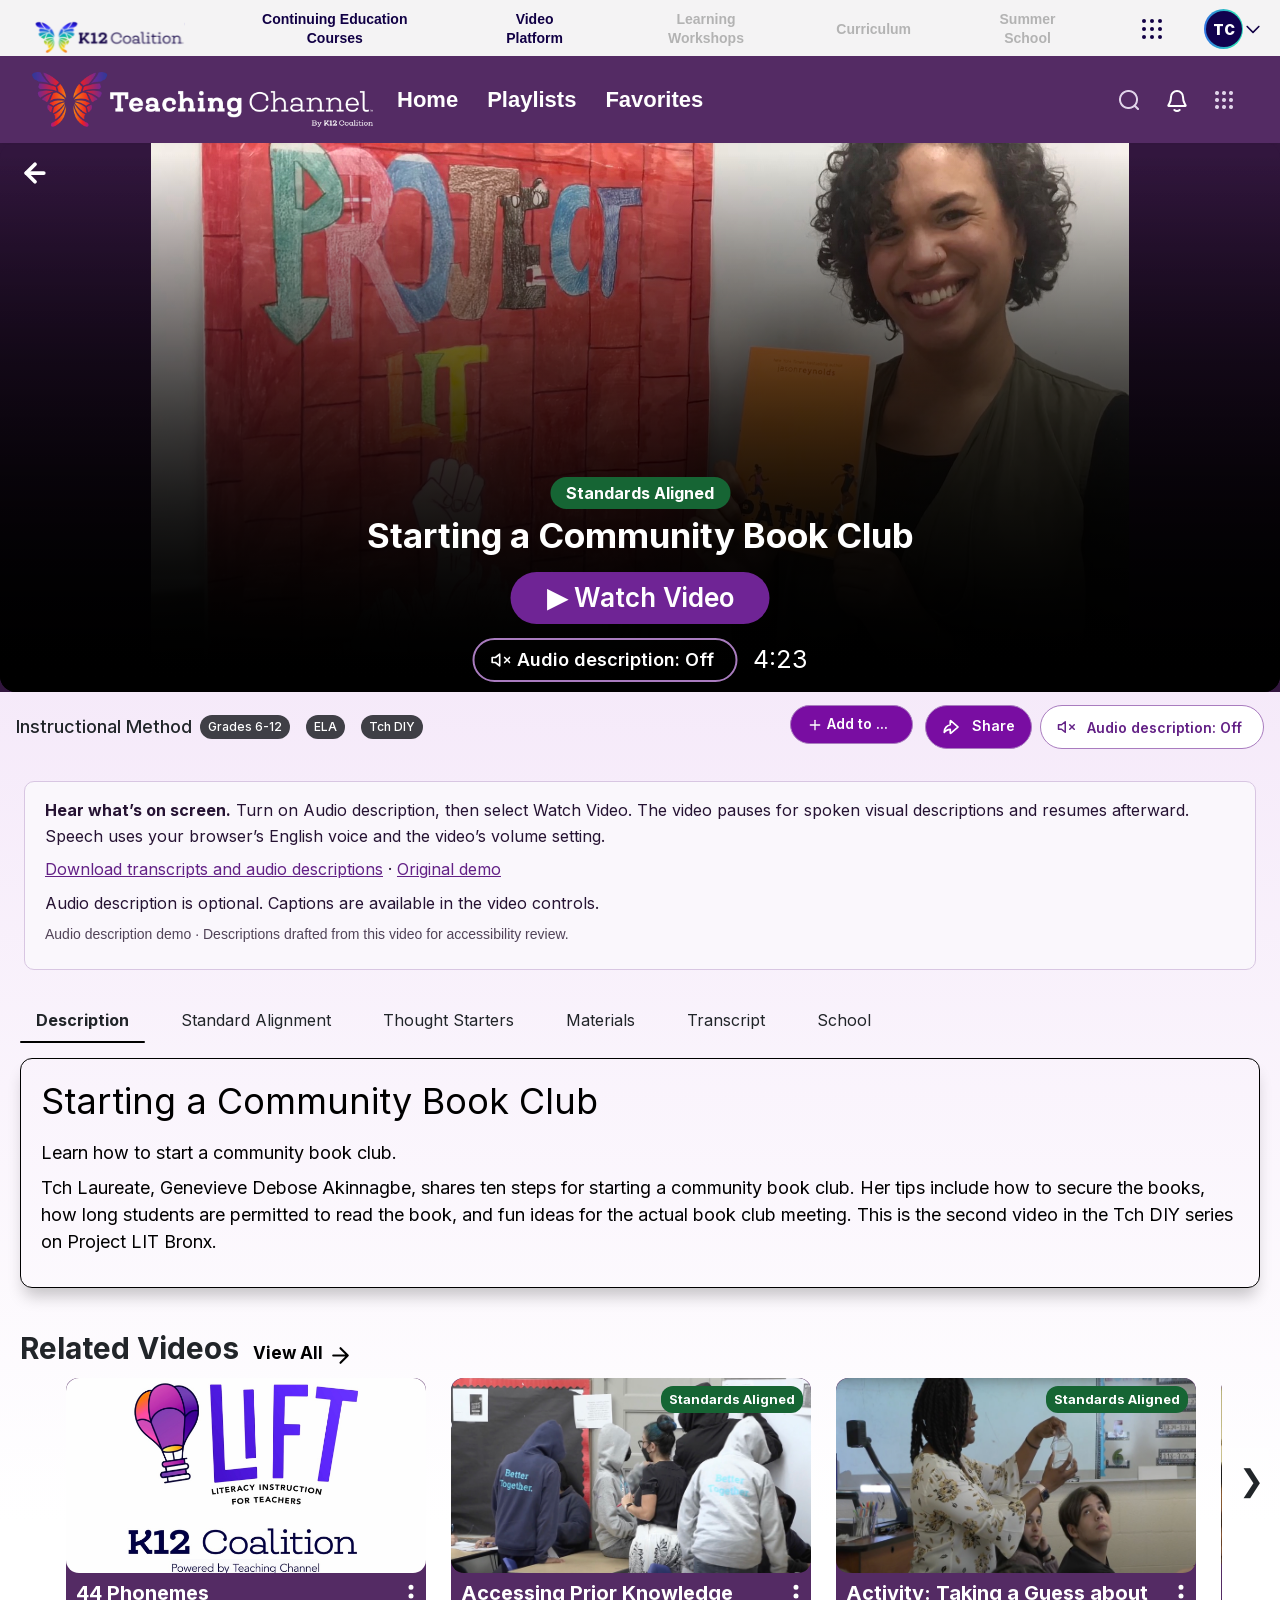
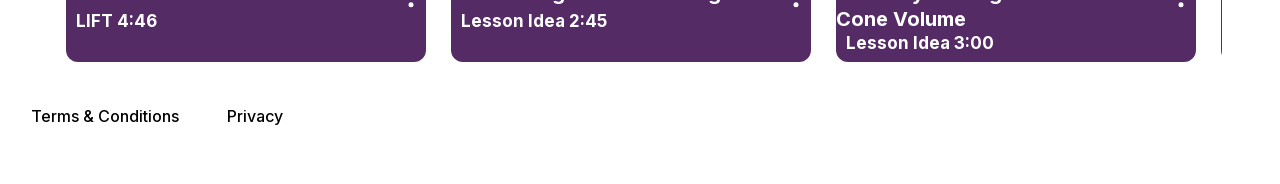
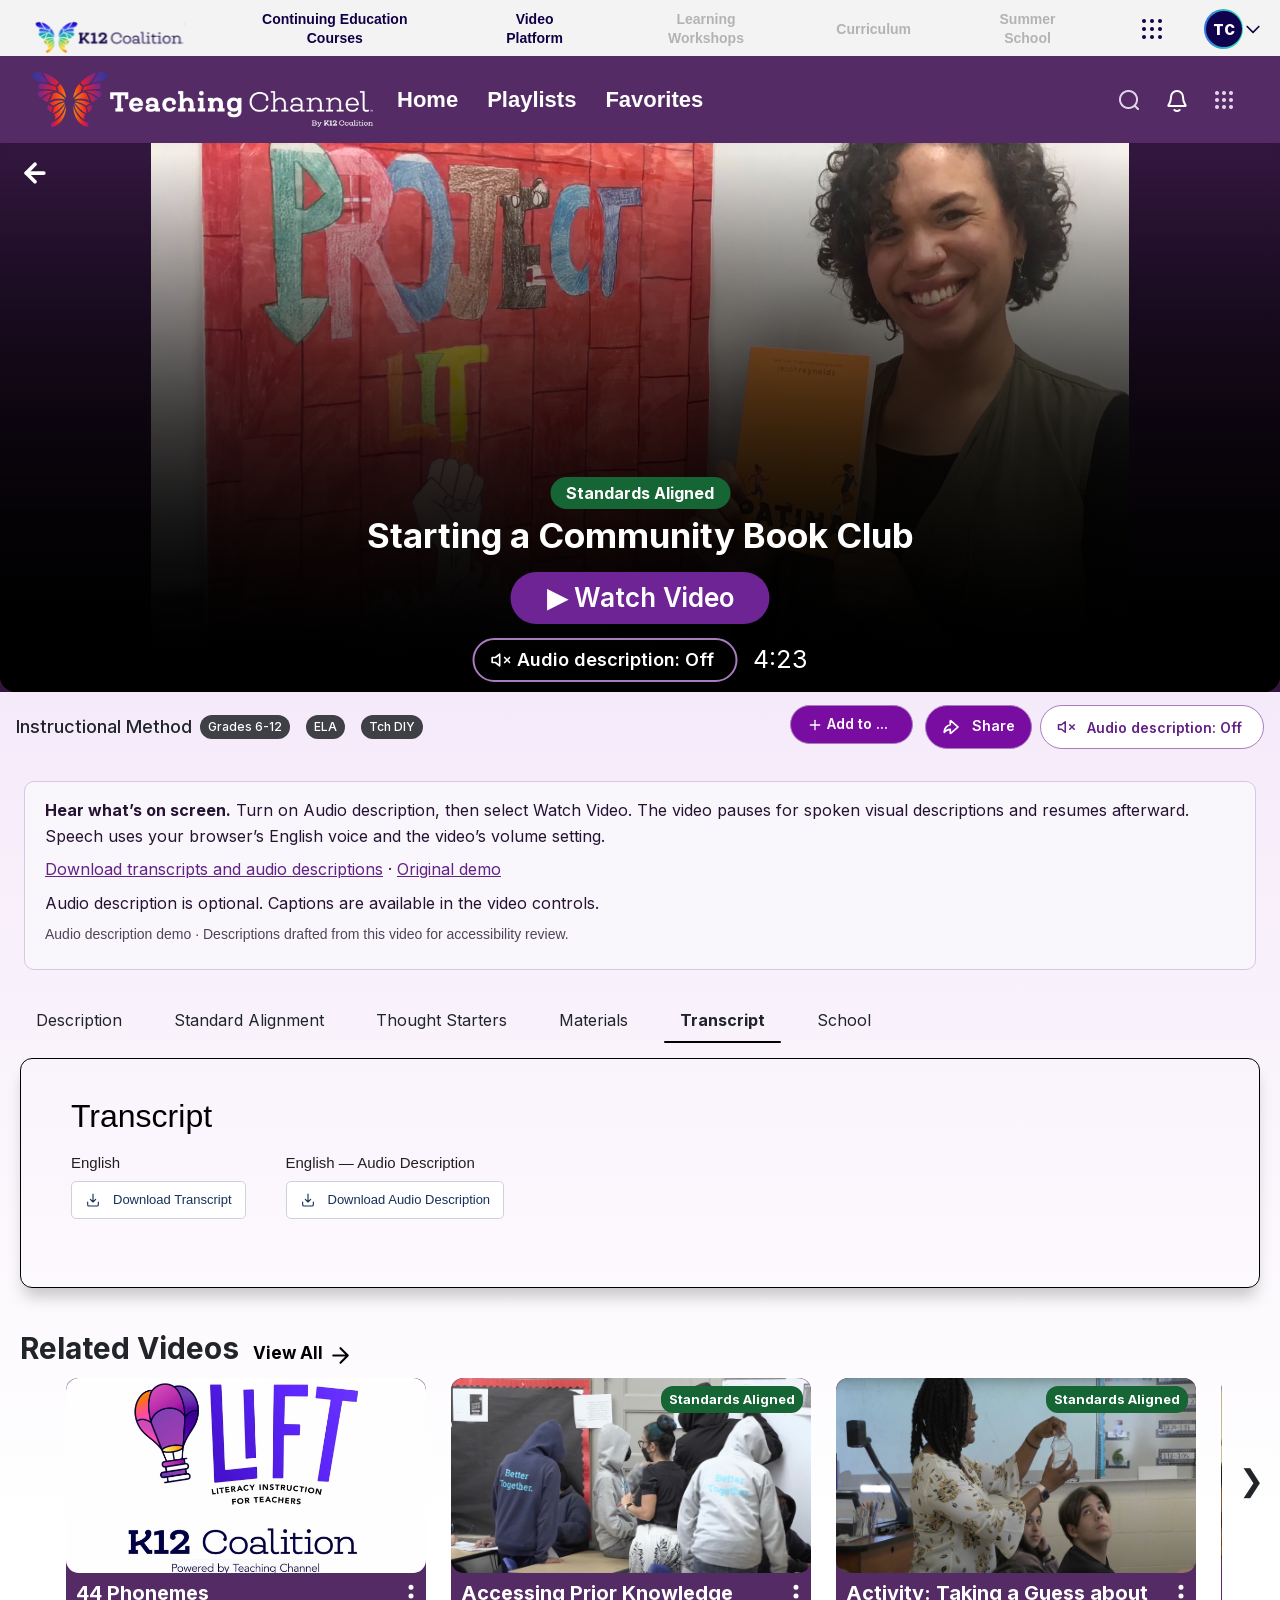
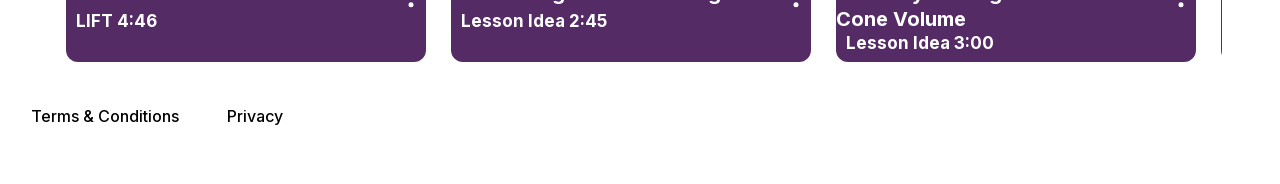
